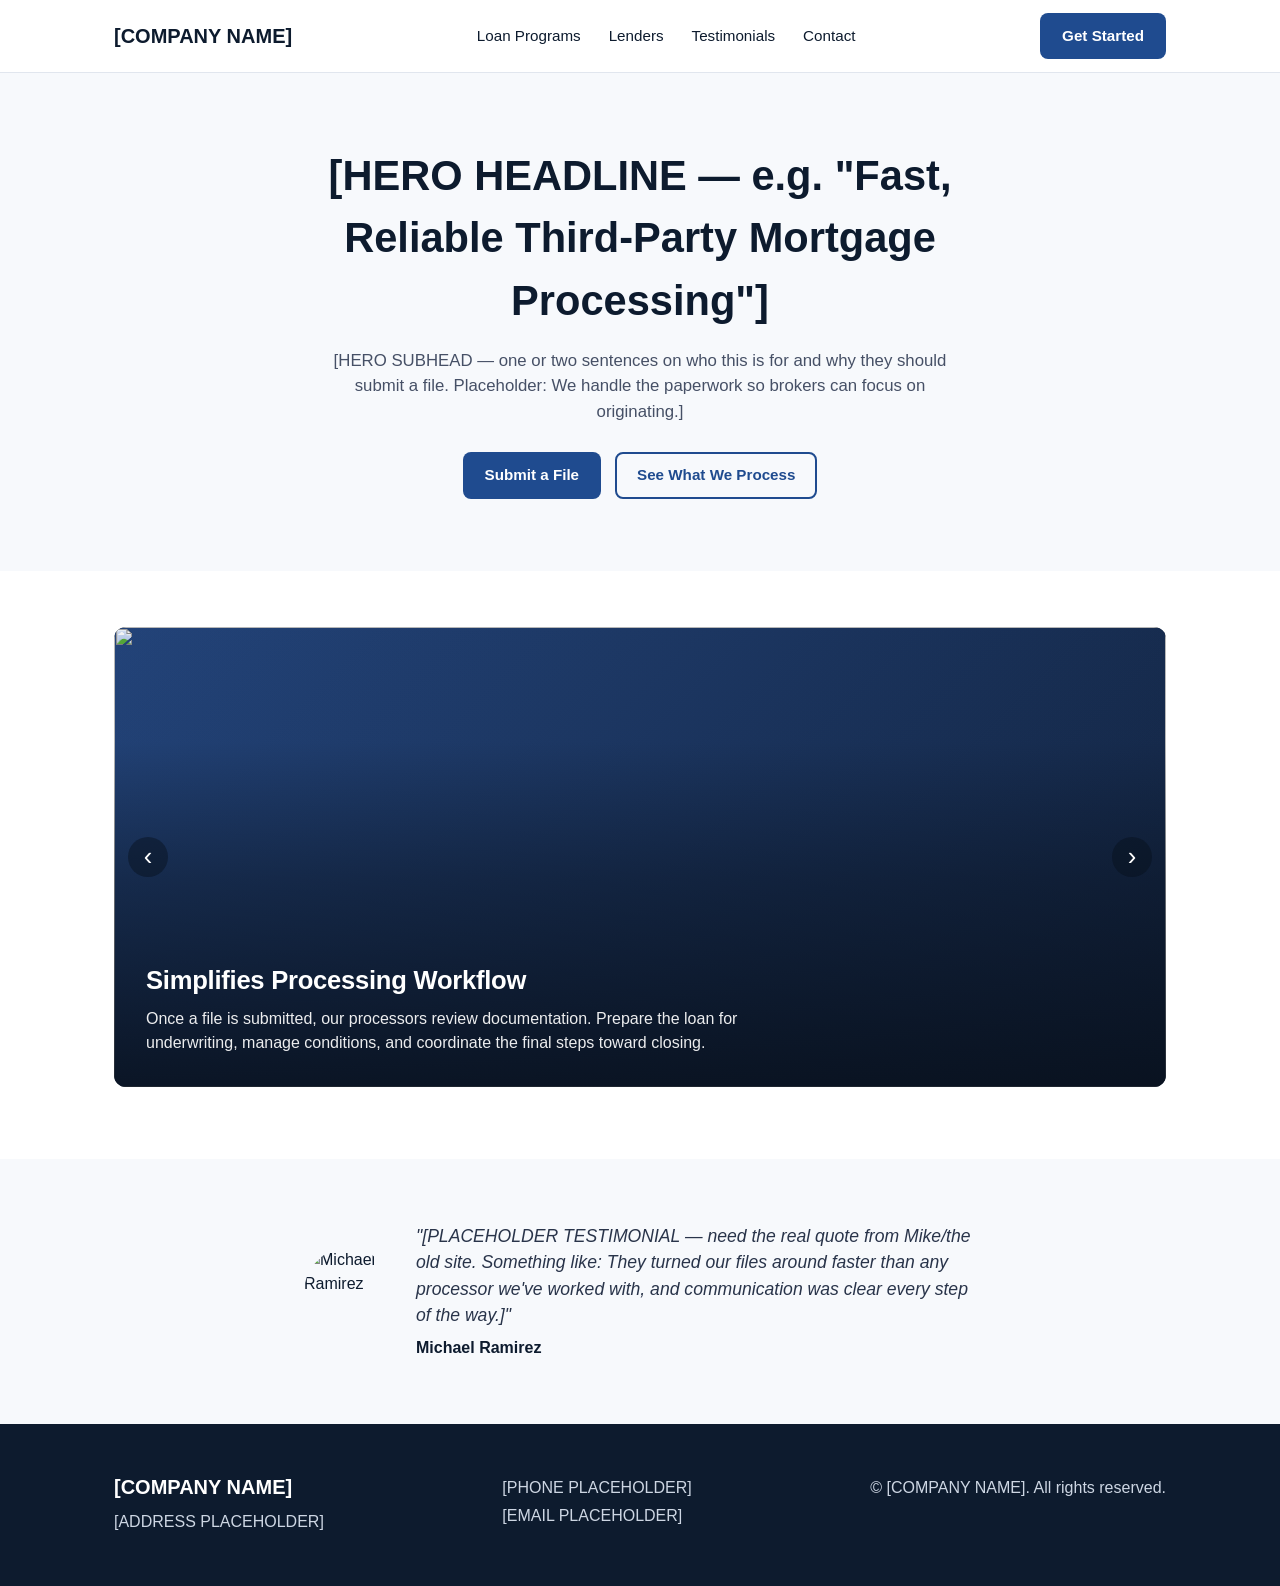
==== index.html @ 536c6d4e "Rename xlp-index.html to index.html" ====
<!DOCTYPE html>
<html lang="en">
<head>
<meta charset="UTF-8" />
<meta name="viewport" content="width=device-width, initial-scale=1.0" />
<title>[COMPANY NAME] — Mortgage Processing</title>
<link rel="stylesheet" href="styles.css" />
</head>
<body>

  <!-- ============ NAV ============ -->
  <header class="site-header">
    <div class="wrap site-header__inner">
      <a href="#top" class="brand">[COMPANY NAME]</a>
      <nav class="nav">
        <a href="#programs">Loan Programs</a>
        <a href="#lenders">Lenders</a>
        <a href="#testimonials">Testimonials</a>
        <a href="#contact">Contact</a>
      </nav>
      <a href="#contact" class="btn btn--nav">Get Started</a>
    </div>
  </header>

  <!-- ============ HERO ============ -->
  <section class="hero" id="top">
    <div class="wrap hero__inner">
      <h1>[HERO HEADLINE — e.g. "Fast, Reliable Third-Party Mortgage Processing"]</h1>
      <p>[HERO SUBHEAD — one or two sentences on who this is for and why they should submit a file. Placeholder: We handle the paperwork so brokers can focus on originating.]</p>
      <div class="hero__ctas">
        <a href="#contact" class="btn btn--primary">Submit a File</a>
        <a href="#programs" class="btn btn--secondary">See What We Process</a>
      </div>
    </div>
  </section>

  <!-- ============ CAROUSEL (delivered separately, now wired into the page) ============ -->
  <section class="proc-carousel-section" id="programs">
    <div class="wrap">
      <section class="proc-carousel" aria-label="Processing workflow highlights">
        <div class="proc-carousel__viewport" id="procViewport">
          <div class="proc-carousel__track" id="procTrack">

            <div class="proc-slide">
              <img class="proc-slide__img" src="assets/lifestyle-02-meeting-group.png" alt="" />
              <div class="proc-slide__scrim"></div>
              <div class="proc-slide__copy">
                <h3>Simplifies Processing Workflow</h3>
                <p>Once a file is submitted, our processors review documentation. Prepare the loan for underwriting, manage conditions, and coordinate the final steps toward closing.</p>
              </div>
            </div>

            <div class="proc-slide">
              <img class="proc-slide__img" src="assets/team-headshot-02-navy-blazer-woman.png" alt="" />
              <div class="proc-slide__scrim"></div>
              <div class="proc-slide__copy">
                <h3>Loan Programs We Process</h3>
                <p>We process a wide range of mortgage loans, including: Conventional, Non-QM, FHA, VA, USDA, Jumbo, DSCR, Bridge/Construction, Private/Hard Money, and Commercial programs, ensuring brokers have reliable support across different loan types.</p>
              </div>
            </div>

            <div class="proc-slide">
              <img class="proc-slide__img" src="assets/team-headshot-03-glasses-white-shirt-man.png" alt="" />
              <div class="proc-slide__scrim"></div>
              <div class="proc-slide__copy">
                <h3 id="lenders">Working With Top Wholesale Lenders</h3>
                <p>We regularly process loans submitted to major wholesale lenders, such as UWM, Rocket Mortgage, Orion, Forward, The Lender, AAA, LongBridge, Velocity, and other leading lending institutions.</p>
              </div>
            </div>

            <div class="proc-slide">
              <img class="proc-slide__img" src="assets/lifestyle-01-headset-laptop-man.png" alt="" />
              <div class="proc-slide__scrim"></div>
              <div class="proc-slide__copy">
                <h3>Compatible With Leading LOS Systems</h3>
                <p>Our team works inside the loan origination systems brokers already use, including Encompass, Calyx Point, LendingPad, and other industry platforms.</p>
              </div>
            </div>

          </div>

          <button class="proc-carousel__arrow proc-carousel__arrow--prev" id="procPrev" aria-label="Previous slide">&#8249;</button>
          <button class="proc-carousel__arrow proc-carousel__arrow--next" id="procNext" aria-label="Next slide">&#8250;</button>
        </div>

        <div class="proc-carousel__dots" id="procDots" role="tablist" aria-label="Slide navigation"></div>
      </section>
    </div>
  </section>

  <!-- ============ TESTIMONIAL ============ -->
  <section class="testimonials" id="testimonials">
    <div class="wrap testimonial-card">
      <img class="testimonial-card__thumb" src="assets/testimonial-thumb-michael-ramirez.png" alt="Michael Ramirez" />
      <div>
        <p class="testimonial-card__quote">"[PLACEHOLDER TESTIMONIAL — need the real quote from Mike/the old site. Something like: They turned our files around faster than any processor we've worked with, and communication was clear every step of the way.]"</p>
        <p class="testimonial-card__name">Michael Ramirez</p>
      </div>
    </div>
  </section>

  <!-- ============ FOOTER / CONTACT ============ -->
  <footer class="site-footer" id="contact">
    <div class="wrap site-footer__inner">
      <div>
        <div class="brand brand--footer">[COMPANY NAME]</div>
        <p>[ADDRESS PLACEHOLDER]</p>
      </div>
      <div>
        <p>[PHONE PLACEHOLDER]</p>
        <p>[EMAIL PLACEHOLDER]</p>
      </div>
      <div>
        <p>&copy; <span id="year"></span> [COMPANY NAME]. All rights reserved.</p>
      </div>
    </div>
  </footer>

  <script src="script.js"></script>
</body>
</html>
---- styles.css ----
/* ==========================================================================
   XLP Processing Site — base styles
   Placeholder palette/type — swap once branding/logo direction is set.
   ========================================================================== */

:root {
  --color-ink: #0d1b2e;
  --color-accent: #1f4b8f;
  --color-accent-light: #2c5aa0;
  --color-bg: #f7f9fc;
  --color-border: #e1e6ee;
  --font-body: -apple-system, BlinkMacSystemFont, "Segoe UI", Roboto, Arial, sans-serif;
}

* { box-sizing: border-box; }

body {
  margin: 0;
  font-family: var(--font-body);
  color: var(--color-ink);
  background: #fff;
  line-height: 1.5;
}

.wrap {
  max-width: 1100px;
  margin: 0 auto;
  padding: 0 24px;
}

a { color: inherit; }

/* ---------- header / nav ---------- */
.site-header {
  border-bottom: 1px solid var(--color-border);
  position: sticky;
  top: 0;
  background: #fff;
  z-index: 10;
}

.site-header__inner {
  display: flex;
  align-items: center;
  justify-content: space-between;
  height: 72px;
}

.brand {
  font-weight: 800;
  font-size: 1.25rem;
  text-decoration: none;
  color: var(--color-ink);
}

.nav {
  display: flex;
  gap: 28px;
}

.nav a {
  text-decoration: none;
  font-weight: 500;
  font-size: 0.95rem;
  color: var(--color-ink);
}

.nav a:hover { color: var(--color-accent); }

.btn {
  display: inline-block;
  padding: 10px 20px;
  border-radius: 8px;
  font-weight: 600;
  text-decoration: none;
  font-size: 0.95rem;
  cursor: pointer;
  border: 2px solid transparent;
}

.btn--nav,
.btn--primary {
  background: var(--color-accent);
  color: #fff;
}

.btn--nav:hover,
.btn--primary:hover { background: var(--color-accent-light); }

.btn--secondary {
  background: transparent;
  color: var(--color-accent);
  border-color: var(--color-accent);
}

.btn--secondary:hover { background: rgba(31, 75, 143, 0.08); }

/* ---------- hero ---------- */
.hero {
  background: var(--color-bg);
  padding: 72px 0;
  text-align: center;
}

.hero__inner h1 {
  font-size: clamp(1.8rem, 4vw, 2.6rem);
  margin: 0 0 16px;
  max-width: 760px;
  margin-left: auto;
  margin-right: auto;
}

.hero__inner p {
  max-width: 620px;
  margin: 0 auto 28px;
  color: #465066;
  font-size: 1.05rem;
}

.hero__ctas {
  display: flex;
  gap: 14px;
  justify-content: center;
  flex-wrap: wrap;
}

/* ---------- carousel section wrapper ---------- */
.proc-carousel-section {
  padding: 56px 0;
}

.proc-carousel {
  --proc-accent: var(--color-accent);
  position: relative;
}

.proc-carousel__viewport {
  position: relative;
  overflow: hidden;
  border-radius: 12px;
  aspect-ratio: 16 / 7;
  background: #0d1b2e;
}

.proc-carousel__track {
  display: flex;
  height: 100%;
  transition: transform 600ms cubic-bezier(0.65, 0, 0.35, 1);
  will-change: transform;
}

.proc-slide {
  position: relative;
  flex: 0 0 100%;
  height: 100%;
}

.proc-slide__img {
  width: 100%;
  height: 100%;
  object-fit: cover;
  display: block;
  background: linear-gradient(135deg, #24467e, #12233f);
}

.proc-slide__scrim {
  position: absolute;
  inset: 0;
  background: linear-gradient(to top, rgba(8, 16, 28, 0.88) 0%, rgba(8, 16, 28, 0.45) 45%, rgba(8, 16, 28, 0.05) 75%);
}

.proc-slide__copy {
  position: absolute;
  left: 0;
  right: 0;
  bottom: 0;
  padding: 28px 32px 32px;
  color: #fff;
}

.proc-slide__copy h3 {
  margin: 0 0 8px;
  font-size: clamp(1.1rem, 2.4vw, 1.6rem);
  font-weight: 700;
  letter-spacing: -0.01em;
}

.proc-slide__copy p {
  margin: 0;
  max-width: 640px;
  font-size: clamp(0.85rem, 1.5vw, 1rem);
  line-height: 1.5;
  color: rgba(255, 255, 255, 0.92);
}

.proc-carousel__arrow {
  position: absolute;
  top: 50%;
  transform: translateY(-50%);
  width: 40px;
  height: 40px;
  border-radius: 50%;
  border: none;
  background: rgba(8, 16, 28, 0.45);
  color: #fff;
  font-size: 1.6rem;
  line-height: 1;
  cursor: pointer;
  display: flex;
  align-items: center;
  justify-content: center;
  transition: background 150ms ease;
}

.proc-carousel__arrow:hover { background: rgba(8, 16, 28, 0.75); }
.proc-carousel__arrow--prev { left: 14px; }
.proc-carousel__arrow--next { right: 14px; }

.proc-carousel__dots {
  display: flex;
  justify-content: center;
  gap: 8px;
  margin-top: 16px;
}

.proc-carousel__dots button {
  width: 9px;
  height: 9px;
  border-radius: 50%;
  border: none;
  background: #cdd6e3;
  cursor: pointer;
  padding: 0;
  transition: background 150ms ease, transform 150ms ease;
}

.proc-carousel__dots button[aria-selected="true"] {
  background: var(--proc-accent);
  transform: scale(1.25);
}

@media (prefers-reduced-motion: reduce) {
  .proc-carousel__track { transition: none; }
}

/* ---------- testimonial ---------- */
.testimonials {
  padding: 64px 0;
  background: var(--color-bg);
}

.testimonial-card {
  display: flex;
  gap: 24px;
  align-items: center;
  max-width: 720px;
}

.testimonial-card__thumb {
  width: 88px;
  height: 88px;
  border-radius: 50%;
  object-fit: cover;
  flex: 0 0 auto;
}

.testimonial-card__quote {
  font-size: 1.1rem;
  font-style: italic;
  margin: 0 0 8px;
  color: #29344a;
}

.testimonial-card__name {
  margin: 0;
  font-weight: 700;
}

/* ---------- footer ---------- */
.site-footer {
  background: var(--color-ink);
  color: #cdd6e3;
  padding: 48px 0;
}

.site-footer__inner {
  display: flex;
  justify-content: space-between;
  gap: 32px;
  flex-wrap: wrap;
}

.site-footer__inner p { margin: 4px 0; }

.brand--footer {
  color: #fff;
  margin-bottom: 8px;
}

@media (max-width: 720px) {
  .nav { display: none; }
  .site-footer__inner { flex-direction: column; }
}
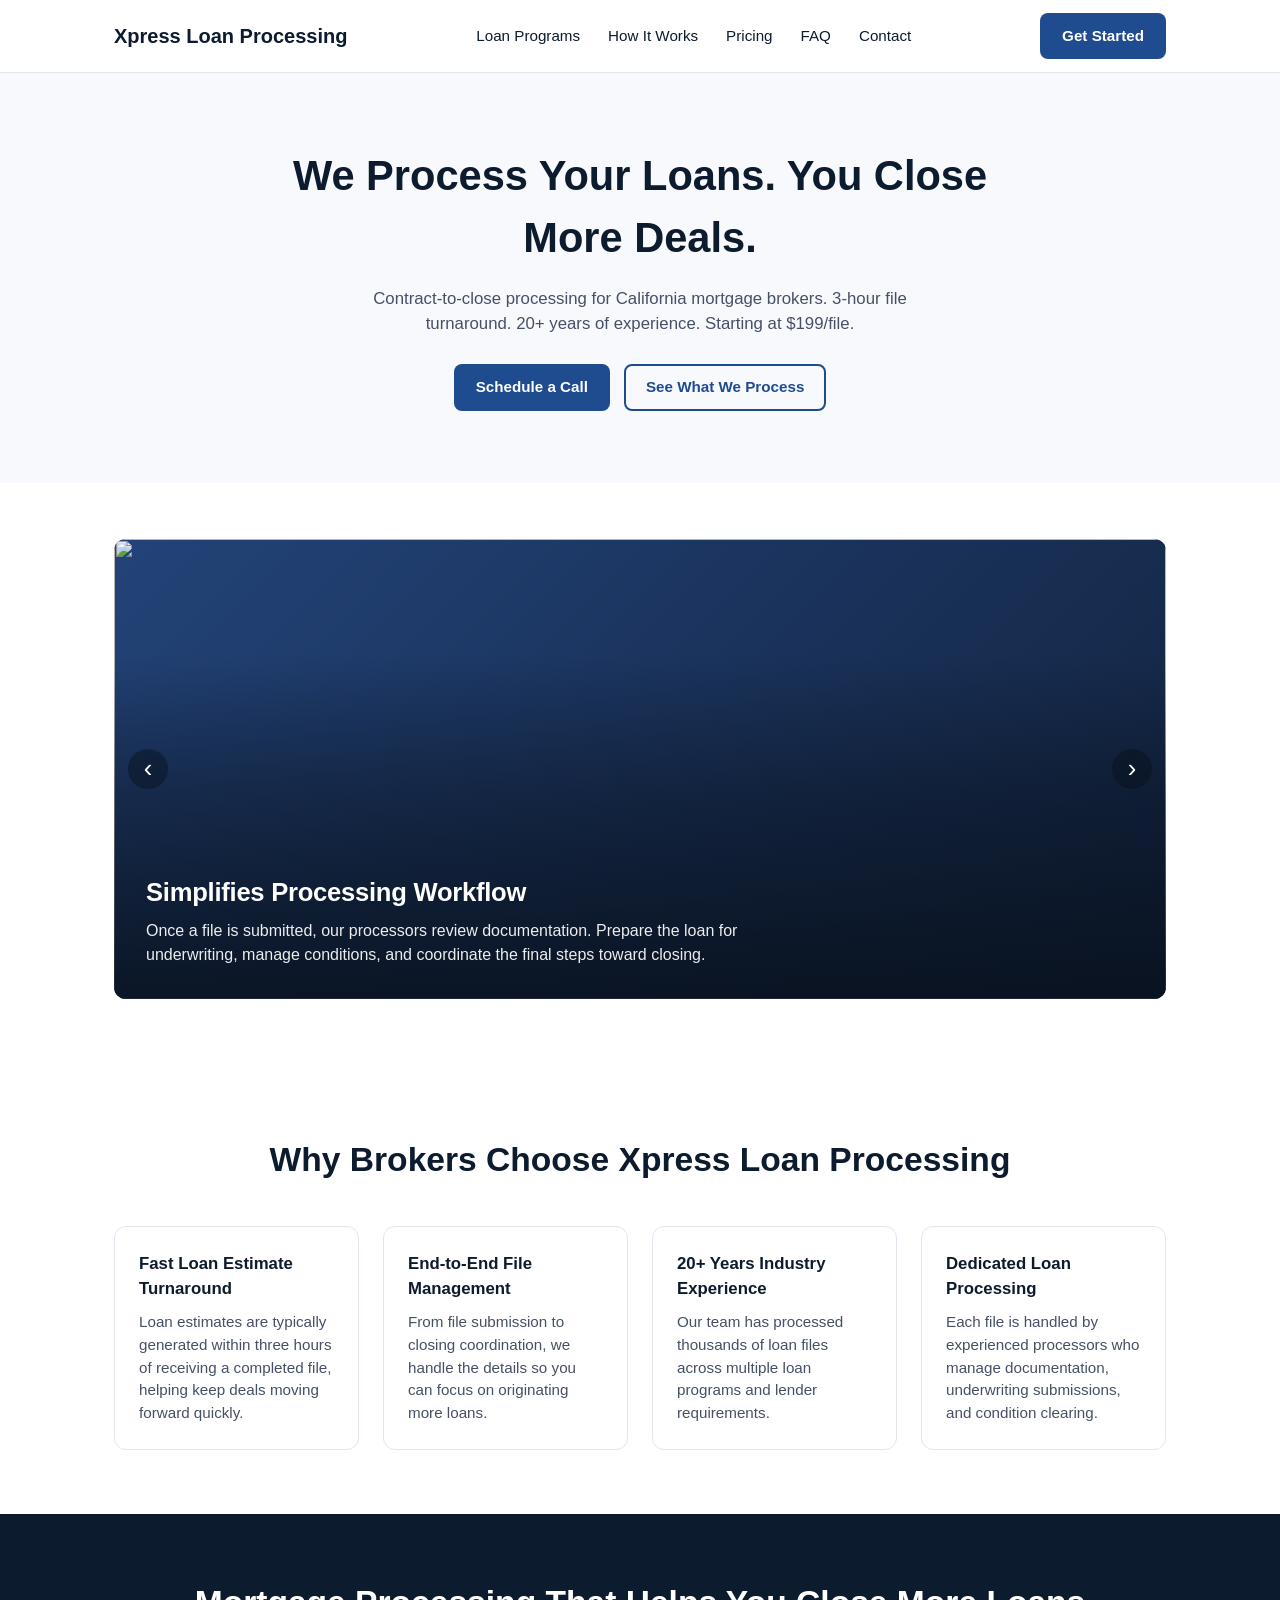
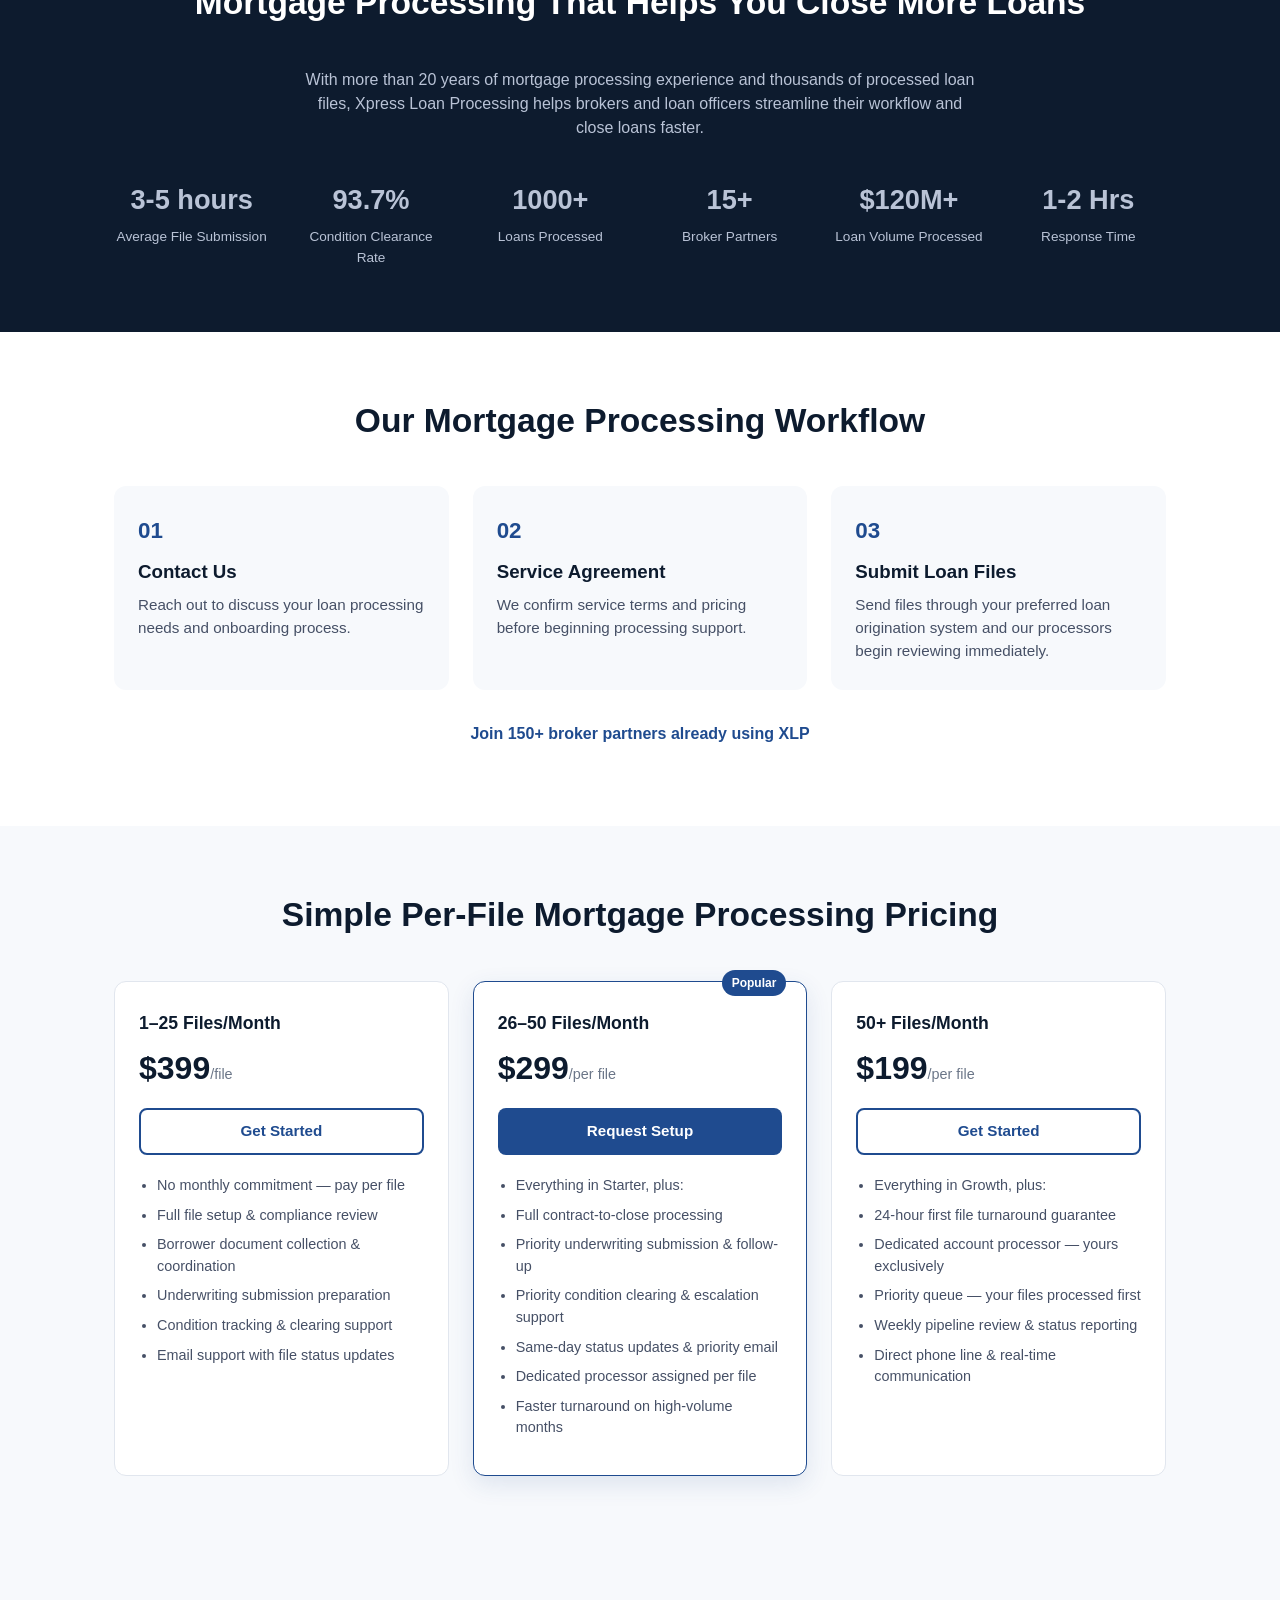
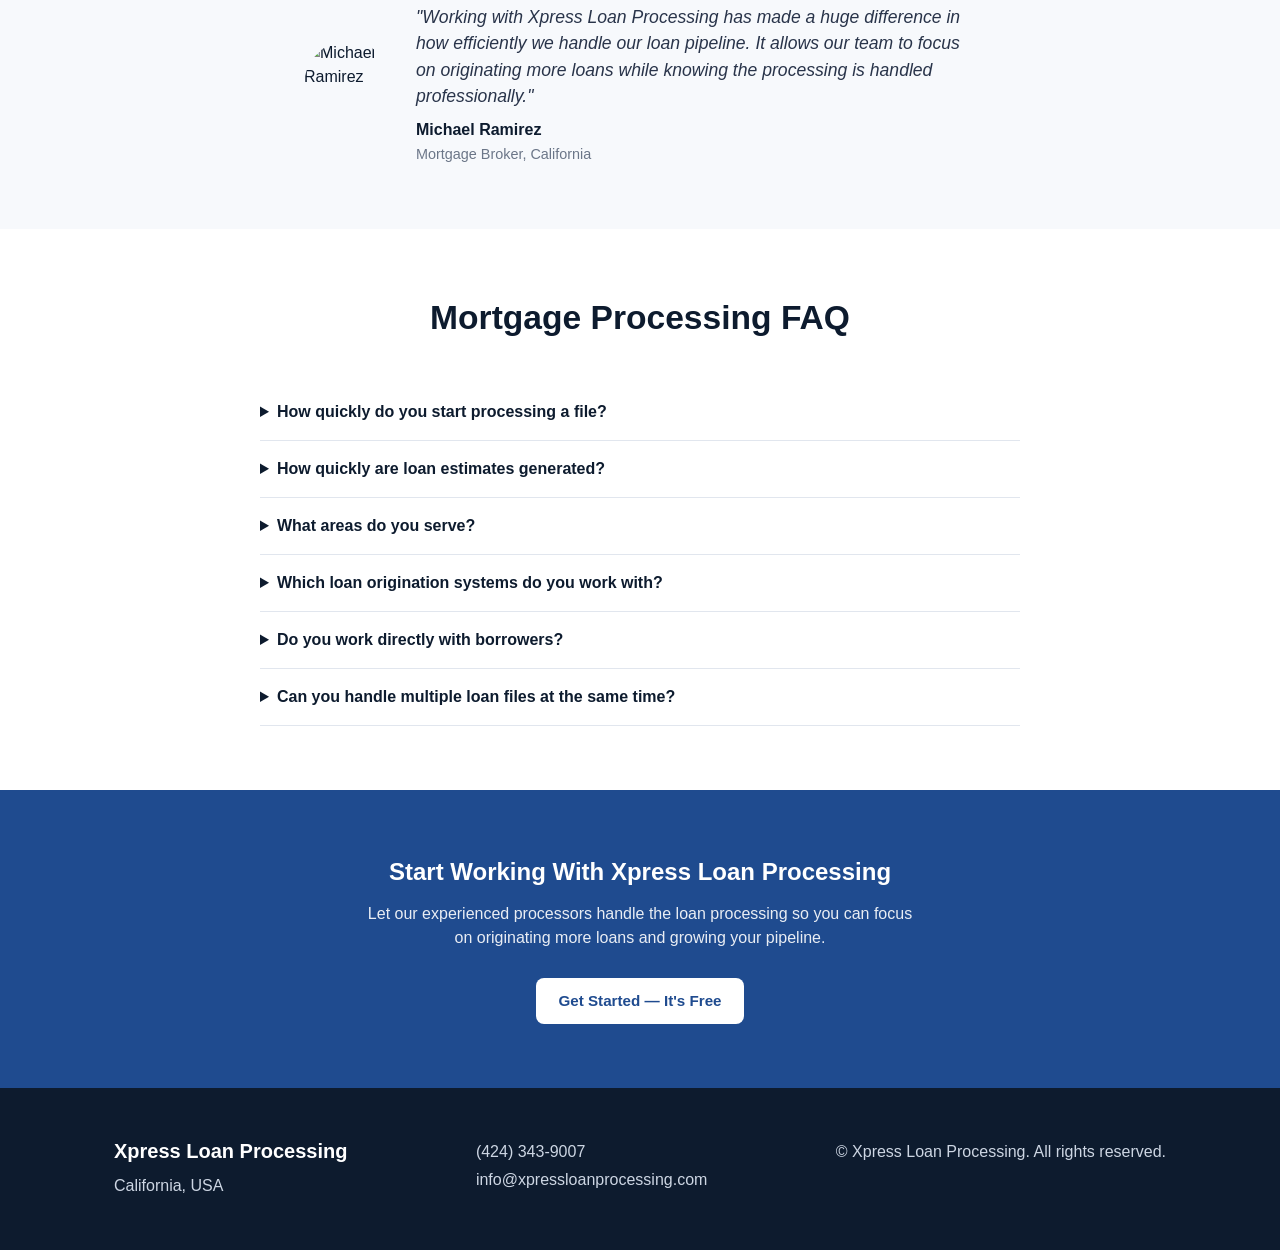
==== commit 14975b9b: "Rename xlp-index.html to index.html" ====
--- a/index.html
+++ b/index.html
@@ -3,7 +3,8 @@
 <head>
 <meta charset="UTF-8" />
 <meta name="viewport" content="width=device-width, initial-scale=1.0" />
-<title>[COMPANY NAME] — Mortgage Processing</title>
+<meta name="description" content="Scale your loan pipeline with professional mortgage processing services. Contract-to-close file management, underwriting prep, and fast condition clearing for busy brokers." />
+<title>Mortgage Loan Processing Services for Brokers | Xpress Loan Processing</title>
 <link rel="stylesheet" href="styles.css" />
 </head>
 <body>
@@ -11,11 +12,12 @@
   <!-- ============ NAV ============ -->
   <header class="site-header">
     <div class="wrap site-header__inner">
-      <a href="#top" class="brand">[COMPANY NAME]</a>
+      <a href="#top" class="brand">Xpress Loan Processing</a>
       <nav class="nav">
         <a href="#programs">Loan Programs</a>
-        <a href="#lenders">Lenders</a>
-        <a href="#testimonials">Testimonials</a>
+        <a href="#how-it-works">How It Works</a>
+        <a href="#pricing">Pricing</a>
+        <a href="#faq">FAQ</a>
         <a href="#contact">Contact</a>
       </nav>
       <a href="#contact" class="btn btn--nav">Get Started</a>
@@ -25,10 +27,10 @@
   <!-- ============ HERO ============ -->
   <section class="hero" id="top">
     <div class="wrap hero__inner">
-      <h1>[HERO HEADLINE — e.g. "Fast, Reliable Third-Party Mortgage Processing"]</h1>
-      <p>[HERO SUBHEAD — one or two sentences on who this is for and why they should submit a file. Placeholder: We handle the paperwork so brokers can focus on originating.]</p>
+      <h1>We Process Your Loans. You Close More Deals.</h1>
+      <p>Contract-to-close processing for California mortgage brokers. 3-hour file turnaround. 20+ years of experience. Starting at $199/file.</p>
       <div class="hero__ctas">
-        <a href="#contact" class="btn btn--primary">Submit a File</a>
+        <a href="#contact" class="btn btn--primary">Schedule a Call</a>
         <a href="#programs" class="btn btn--secondary">See What We Process</a>
       </div>
     </div>
@@ -85,6 +87,126 @@
 
         <div class="proc-carousel__dots" id="procDots" role="tablist" aria-label="Slide navigation"></div>
       </section>
+    </div>
+  </section>
+
+  <!-- ============ WHY CHOOSE US ============ -->
+  <section class="why-us" id="why-us">
+    <div class="wrap">
+      <h2 class="section-title">Why Brokers Choose Xpress Loan Processing</h2>
+      <div class="why-us__grid">
+        <div class="why-us__card">
+          <h3>Fast Loan Estimate Turnaround</h3>
+          <p>Loan estimates are typically generated within three hours of receiving a completed file, helping keep deals moving forward quickly.</p>
+        </div>
+        <div class="why-us__card">
+          <h3>End-to-End File Management</h3>
+          <p>From file submission to closing coordination, we handle the details so you can focus on originating more loans.</p>
+        </div>
+        <div class="why-us__card">
+          <h3>20+ Years Industry Experience</h3>
+          <p>Our team has processed thousands of loan files across multiple loan programs and lender requirements.</p>
+        </div>
+        <div class="why-us__card">
+          <h3>Dedicated Loan Processing</h3>
+          <p>Each file is handled by experienced processors who manage documentation, underwriting submissions, and condition clearing.</p>
+        </div>
+      </div>
+    </div>
+  </section>
+
+  <!-- ============ IMPACT / STATS ============ -->
+  <section class="impact">
+    <div class="wrap">
+      <h2 class="section-title section-title--light">Mortgage Processing That Helps You Close More Loans</h2>
+      <p class="impact__intro">With more than 20 years of mortgage processing experience and thousands of processed loan files, Xpress Loan Processing helps brokers and loan officers streamline their workflow and close loans faster.</p>
+      <div class="impact__grid">
+        <div class="impact__stat"><span>3-5 hours</span>Average File Submission</div>
+        <div class="impact__stat"><span>93.7%</span>Condition Clearance Rate</div>
+        <div class="impact__stat"><span>1000+</span>Loans Processed</div>
+        <div class="impact__stat"><span>15+</span>Broker Partners</div>
+        <div class="impact__stat"><span>$120M+</span>Loan Volume Processed</div>
+        <div class="impact__stat"><span>1-2 Hrs</span>Response Time</div>
+      </div>
+    </div>
+  </section>
+
+  <!-- ============ HOW IT WORKS ============ -->
+  <section class="how-it-works" id="how-it-works">
+    <div class="wrap">
+      <h2 class="section-title">Our Mortgage Processing Workflow</h2>
+      <div class="how-it-works__grid">
+        <div class="how-it-works__step">
+          <span class="how-it-works__num">01</span>
+          <h3>Contact Us</h3>
+          <p>Reach out to discuss your loan processing needs and onboarding process.</p>
+        </div>
+        <div class="how-it-works__step">
+          <span class="how-it-works__num">02</span>
+          <h3>Service Agreement</h3>
+          <p>We confirm service terms and pricing before beginning processing support.</p>
+        </div>
+        <div class="how-it-works__step">
+          <span class="how-it-works__num">03</span>
+          <h3>Submit Loan Files</h3>
+          <p>Send files through your preferred loan origination system and our processors begin reviewing immediately.</p>
+        </div>
+      </div>
+      <p class="how-it-works__join">Join 150+ broker partners already using XLP</p>
+    </div>
+  </section>
+
+  <!-- ============ PRICING ============ -->
+  <section class="pricing" id="pricing">
+    <div class="wrap">
+      <h2 class="section-title">Simple Per-File Mortgage Processing Pricing</h2>
+      <div class="pricing__grid">
+
+        <div class="pricing__card">
+          <h3>1&ndash;25 Files/Month</h3>
+          <p class="pricing__price">$399<span>/file</span></p>
+          <a href="#contact" class="btn btn--secondary pricing__cta">Get Started</a>
+          <ul>
+            <li>No monthly commitment &mdash; pay per file</li>
+            <li>Full file setup &amp; compliance review</li>
+            <li>Borrower document collection &amp; coordination</li>
+            <li>Underwriting submission preparation</li>
+            <li>Condition tracking &amp; clearing support</li>
+            <li>Email support with file status updates</li>
+          </ul>
+        </div>
+
+        <div class="pricing__card pricing__card--popular">
+          <p class="pricing__badge">Popular</p>
+          <h3>26&ndash;50 Files/Month</h3>
+          <p class="pricing__price">$299<span>/per file</span></p>
+          <a href="#contact" class="btn btn--primary pricing__cta">Request Setup</a>
+          <ul>
+            <li>Everything in Starter, plus:</li>
+            <li>Full contract-to-close processing</li>
+            <li>Priority underwriting submission &amp; follow-up</li>
+            <li>Priority condition clearing &amp; escalation support</li>
+            <li>Same-day status updates &amp; priority email</li>
+            <li>Dedicated processor assigned per file</li>
+            <li>Faster turnaround on high-volume months</li>
+          </ul>
+        </div>
+
+        <div class="pricing__card">
+          <h3>50+ Files/Month</h3>
+          <p class="pricing__price">$199<span>/per file</span></p>
+          <a href="#contact" class="btn btn--secondary pricing__cta">Get Started</a>
+          <ul>
+            <li>Everything in Growth, plus:</li>
+            <li>24-hour first file turnaround guarantee</li>
+            <li>Dedicated account processor &mdash; yours exclusively</li>
+            <li>Priority queue &mdash; your files processed first</li>
+            <li>Weekly pipeline review &amp; status reporting</li>
+            <li>Direct phone line &amp; real-time communication</li>
+          </ul>
+        </div>
+
+      </div>
     </div>
   </section>
 
@@ -93,9 +215,52 @@
     <div class="wrap testimonial-card">
       <img class="testimonial-card__thumb" src="assets/testimonial-thumb-michael-ramirez.png" alt="Michael Ramirez" />
       <div>
-        <p class="testimonial-card__quote">"[PLACEHOLDER TESTIMONIAL — need the real quote from Mike/the old site. Something like: They turned our files around faster than any processor we've worked with, and communication was clear every step of the way.]"</p>
+        <p class="testimonial-card__quote">"Working with Xpress Loan Processing has made a huge difference in how efficiently we handle our loan pipeline. It allows our team to focus on originating more loans while knowing the processing is handled professionally."</p>
         <p class="testimonial-card__name">Michael Ramirez</p>
-      </div>
+        <p class="testimonial-card__role">Mortgage Broker, California</p>
+      </div>
+    </div>
+  </section>
+
+  <!-- ============ FAQ ============ -->
+  <section class="faq" id="faq">
+    <div class="wrap">
+      <h2 class="section-title">Mortgage Processing FAQ</h2>
+      <div class="faq__list">
+        <details class="faq__item">
+          <summary>How quickly do you start processing a file?</summary>
+          <p>Most files are picked up the same business day they're submitted. Once we have a complete file, our processors begin document review right away so your pipeline doesn't lose momentum.</p>
+        </details>
+        <details class="faq__item">
+          <summary>How quickly are loan estimates generated?</summary>
+          <p>Loan estimates are typically generated within three hours of receiving a completed file.</p>
+        </details>
+        <details class="faq__item">
+          <summary>What areas do you serve?</summary>
+          <p>We work with mortgage brokers throughout California.</p>
+        </details>
+        <details class="faq__item">
+          <summary>Which loan origination systems do you work with?</summary>
+          <p>We work inside the loan origination systems brokers already use, including Encompass, Calyx Point, LendingPad, and other industry-standard platforms.</p>
+        </details>
+        <details class="faq__item">
+          <summary>Do you work directly with borrowers?</summary>
+          <p>No. We work exclusively with brokers and loan officers, not directly with borrowers, so you remain the point of contact with your clients throughout the process.</p>
+        </details>
+        <details class="faq__item">
+          <summary>Can you handle multiple loan files at the same time?</summary>
+          <p>Yes. Our pricing is structured around monthly file volume, from 1&ndash;25 files a month up to 50+, so handling multiple files at once is built into how we work.</p>
+        </details>
+      </div>
+    </div>
+  </section>
+
+  <!-- ============ FINAL CTA ============ -->
+  <section class="final-cta">
+    <div class="wrap">
+      <h2>Start Working With Xpress Loan Processing</h2>
+      <p>Let our experienced processors handle the loan processing so you can focus on originating more loans and growing your pipeline.</p>
+      <a href="#contact" class="btn btn--primary">Get Started &mdash; It's Free</a>
     </div>
   </section>
 
@@ -103,15 +268,15 @@
   <footer class="site-footer" id="contact">
     <div class="wrap site-footer__inner">
       <div>
-        <div class="brand brand--footer">[COMPANY NAME]</div>
-        <p>[ADDRESS PLACEHOLDER]</p>
-      </div>
-      <div>
-        <p>[PHONE PLACEHOLDER]</p>
-        <p>[EMAIL PLACEHOLDER]</p>
-      </div>
-      <div>
-        <p>&copy; <span id="year"></span> [COMPANY NAME]. All rights reserved.</p>
+        <div class="brand brand--footer">Xpress Loan Processing</div>
+        <p>California, USA</p>
+      </div>
+      <div>
+        <p><a href="tel:14243439007">(424) 343-9007</a></p>
+        <p><a href="mailto:info@xpressloanprocessing.com">info@xpressloanprocessing.com</a></p>
+      </div>
+      <div>
+        <p>&copy; <span id="year"></span> Xpress Loan Processing. All rights reserved.</p>
       </div>
     </div>
   </footer>
--- a/styles.css
+++ b/styles.css
@@ -243,6 +243,228 @@
   .proc-carousel__track { transition: none; }
 }
 
+/* ---------- section title ---------- */
+.section-title {
+  text-align: center;
+  font-size: clamp(1.5rem, 3vw, 2.1rem);
+  margin: 0 0 40px;
+}
+
+.section-title--light { color: #fff; }
+
+/* ---------- why us ---------- */
+.why-us { padding: 64px 0; }
+
+.why-us__grid {
+  display: grid;
+  grid-template-columns: repeat(auto-fit, minmax(230px, 1fr));
+  gap: 24px;
+}
+
+.why-us__card {
+  border: 1px solid var(--color-border);
+  border-radius: 12px;
+  padding: 24px;
+}
+
+.why-us__card h3 {
+  margin: 0 0 10px;
+  font-size: 1.05rem;
+}
+
+.why-us__card p {
+  margin: 0;
+  color: #465066;
+  font-size: 0.95rem;
+}
+
+/* ---------- impact / stats ---------- */
+.impact {
+  background: var(--color-ink);
+  color: #fff;
+  padding: 64px 0;
+  text-align: center;
+}
+
+.impact__intro {
+  max-width: 680px;
+  margin: 0 auto 40px;
+  color: #b9c3d6;
+}
+
+.impact__grid {
+  display: grid;
+  grid-template-columns: repeat(auto-fit, minmax(140px, 1fr));
+  gap: 24px;
+}
+
+.impact__stat span {
+  display: block;
+  font-size: 1.7rem;
+  font-weight: 800;
+  margin-bottom: 6px;
+}
+
+.impact__stat {
+  font-size: 0.85rem;
+  color: #b9c3d6;
+}
+
+/* ---------- how it works ---------- */
+.how-it-works {
+  padding: 64px 0;
+  text-align: center;
+}
+
+.how-it-works__grid {
+  display: grid;
+  grid-template-columns: repeat(auto-fit, minmax(220px, 1fr));
+  gap: 24px;
+  text-align: left;
+}
+
+.how-it-works__step {
+  border-radius: 12px;
+  background: var(--color-bg);
+  padding: 28px 24px;
+}
+
+.how-it-works__num {
+  display: inline-block;
+  font-weight: 800;
+  color: var(--color-accent);
+  font-size: 1.4rem;
+  margin-bottom: 10px;
+}
+
+.how-it-works__step h3 { margin: 0 0 8px; }
+.how-it-works__step p { margin: 0; color: #465066; font-size: 0.95rem; }
+
+.how-it-works__join {
+  margin-top: 32px;
+  font-weight: 600;
+  color: var(--color-accent);
+}
+
+/* ---------- pricing ---------- */
+.pricing { padding: 64px 0; background: var(--color-bg); }
+
+.pricing__grid {
+  display: grid;
+  grid-template-columns: repeat(auto-fit, minmax(260px, 1fr));
+  gap: 24px;
+}
+
+.pricing__card {
+  background: #fff;
+  border: 1px solid var(--color-border);
+  border-radius: 12px;
+  padding: 28px 24px;
+  position: relative;
+}
+
+.pricing__card--popular {
+  border-color: var(--color-accent);
+  box-shadow: 0 8px 24px rgba(31, 75, 143, 0.12);
+}
+
+.pricing__badge {
+  position: absolute;
+  top: -12px;
+  right: 20px;
+  background: var(--color-accent);
+  color: #fff;
+  font-size: 0.75rem;
+  font-weight: 700;
+  padding: 4px 10px;
+  border-radius: 999px;
+  margin: 0;
+}
+
+.pricing__card h3 { margin: 0 0 8px; font-size: 1.1rem; }
+
+.pricing__price {
+  font-size: 2rem;
+  font-weight: 800;
+  margin: 0 0 16px;
+}
+
+.pricing__price span {
+  font-size: 0.9rem;
+  font-weight: 500;
+  color: #6b7688;
+}
+
+.pricing__cta {
+  display: block;
+  text-align: center;
+  margin-bottom: 20px;
+}
+
+.pricing__card ul {
+  margin: 0;
+  padding-left: 18px;
+  color: #465066;
+  font-size: 0.9rem;
+}
+
+.pricing__card li { margin-bottom: 8px; }
+
+/* ---------- FAQ ---------- */
+.faq { padding: 64px 0; }
+
+.faq__note {
+  max-width: 680px;
+  margin: 0 auto 32px;
+  text-align: center;
+  color: #b23b3b;
+  font-size: 0.9rem;
+  font-style: italic;
+}
+
+.faq__list {
+  max-width: 760px;
+  margin: 0 auto;
+}
+
+.faq__item {
+  border-bottom: 1px solid var(--color-border);
+  padding: 16px 0;
+}
+
+.faq__item summary {
+  cursor: pointer;
+  font-weight: 600;
+}
+
+.faq__item p {
+  margin: 12px 0 0;
+  color: #465066;
+}
+
+/* ---------- final CTA ---------- */
+.final-cta {
+  background: var(--color-accent);
+  color: #fff;
+  padding: 64px 0;
+  text-align: center;
+}
+
+.final-cta h2 { margin: 0 0 12px; }
+
+.final-cta p {
+  max-width: 560px;
+  margin: 0 auto 28px;
+  color: rgba(255, 255, 255, 0.9);
+}
+
+.final-cta .btn--primary {
+  background: #fff;
+  color: var(--color-accent);
+}
+
+.final-cta .btn--primary:hover { background: #eef2f8; }
+
 /* ---------- testimonial ---------- */
 .testimonials {
   padding: 64px 0;
@@ -276,6 +498,21 @@
   font-weight: 700;
 }
 
+.testimonial-card__role {
+  margin: 2px 0 0;
+  color: #6b7688;
+  font-size: 0.9rem;
+}
+
+.site-footer a {
+  color: inherit;
+  text-decoration: none;
+}
+
+.site-footer a:hover {
+  text-decoration: underline;
+}
+
 /* ---------- footer ---------- */
 .site-footer {
   background: var(--color-ink);
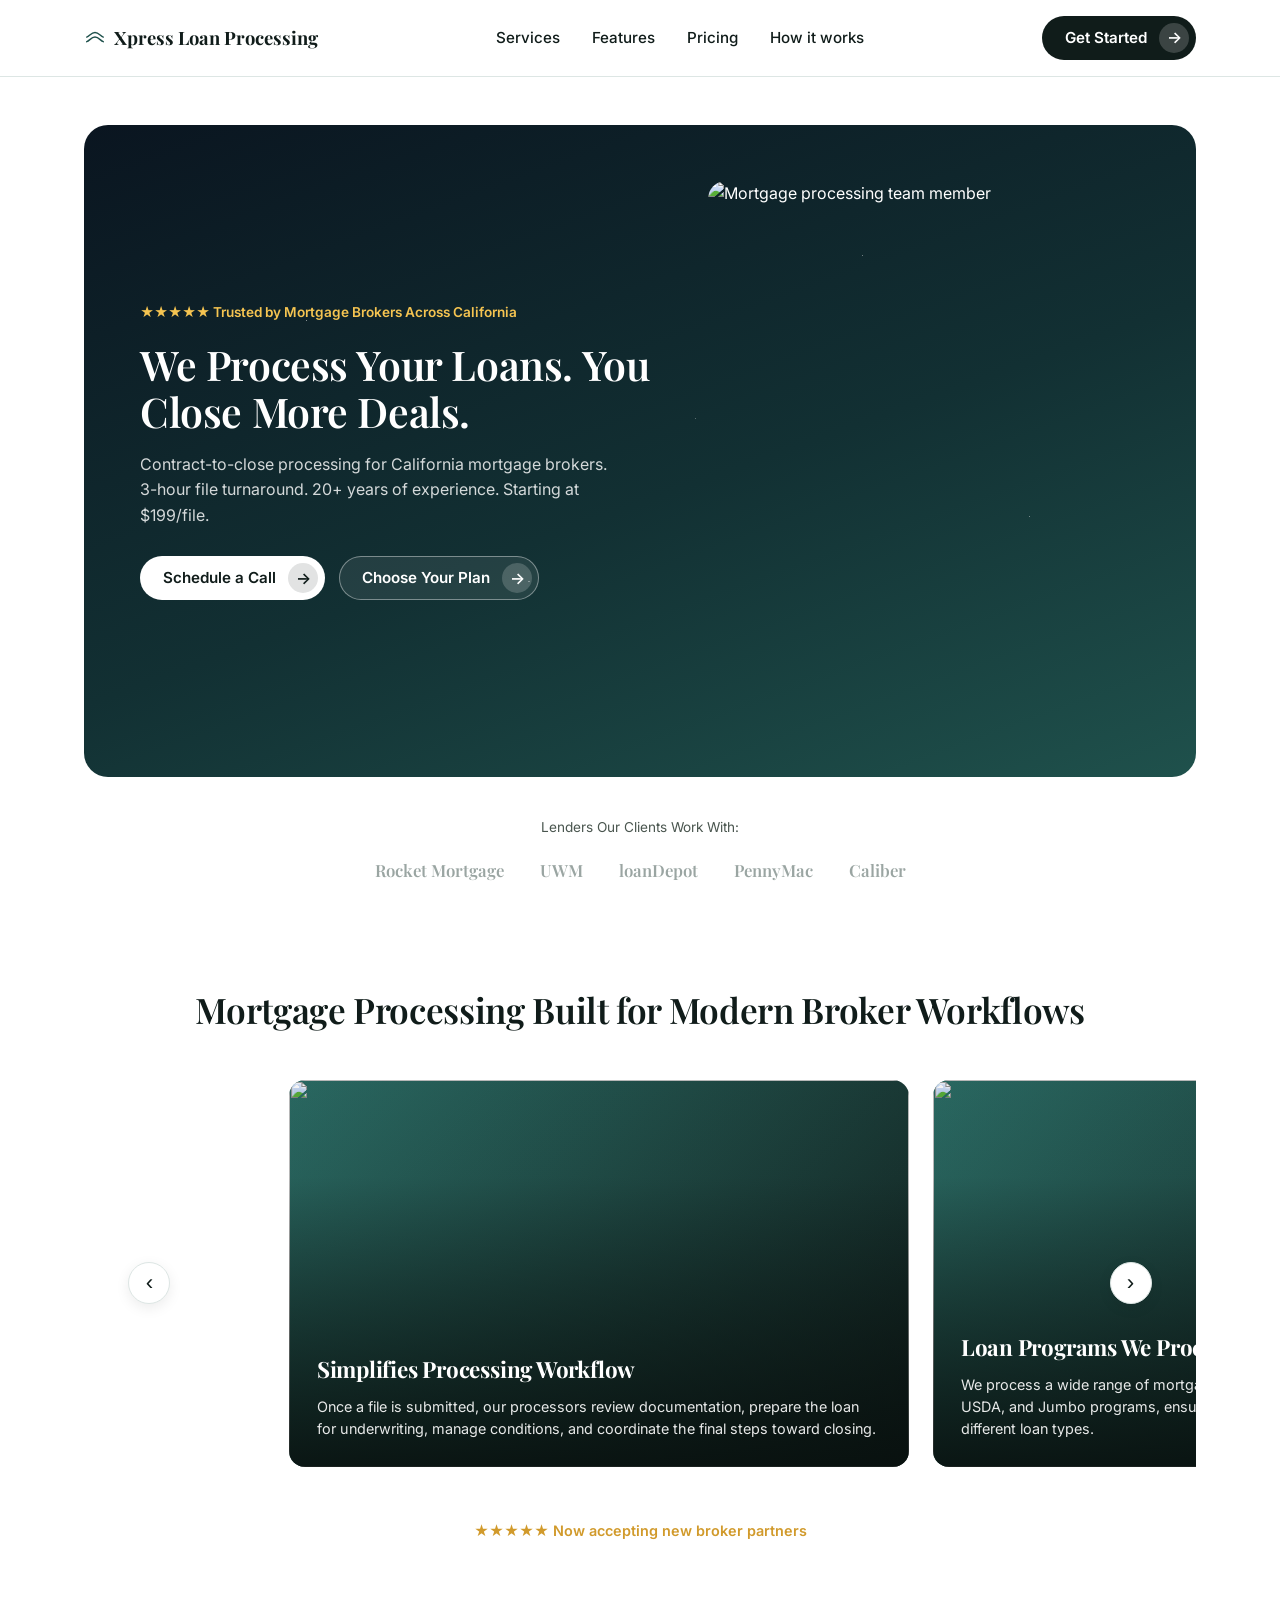
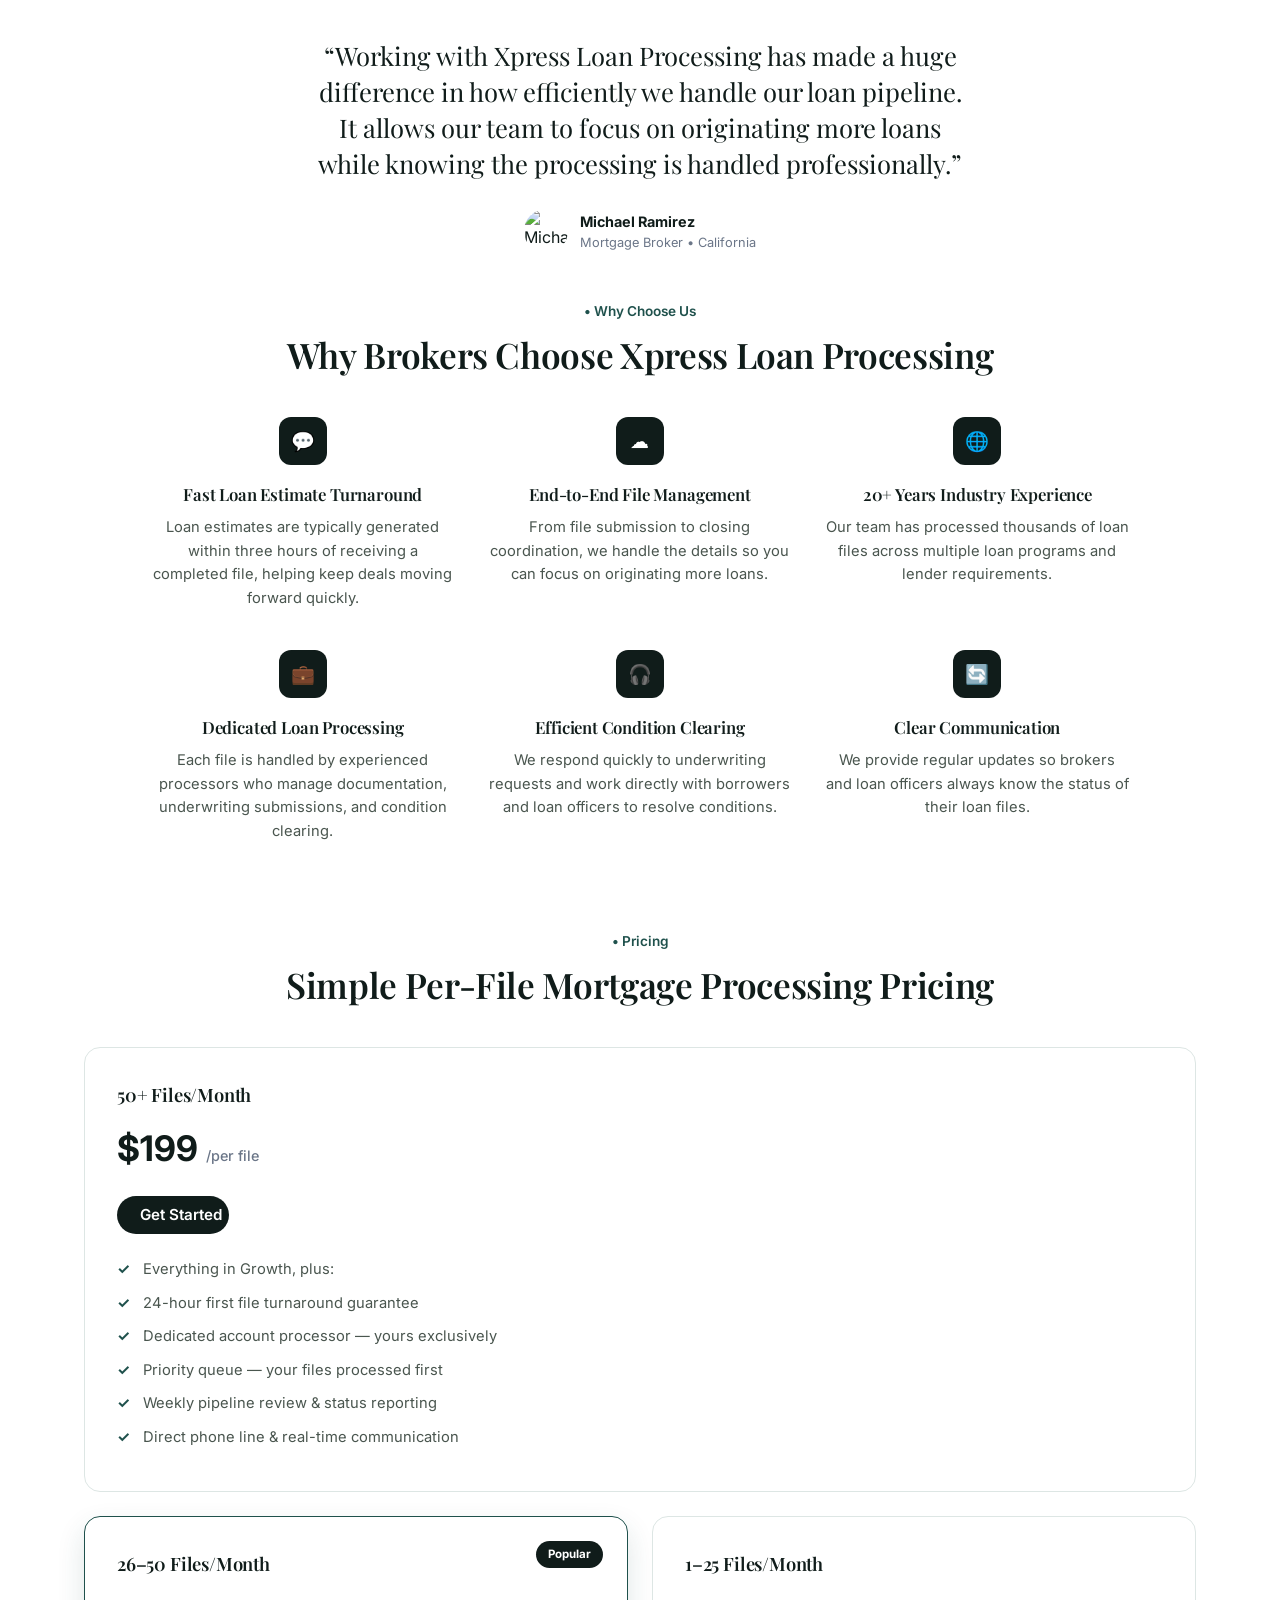
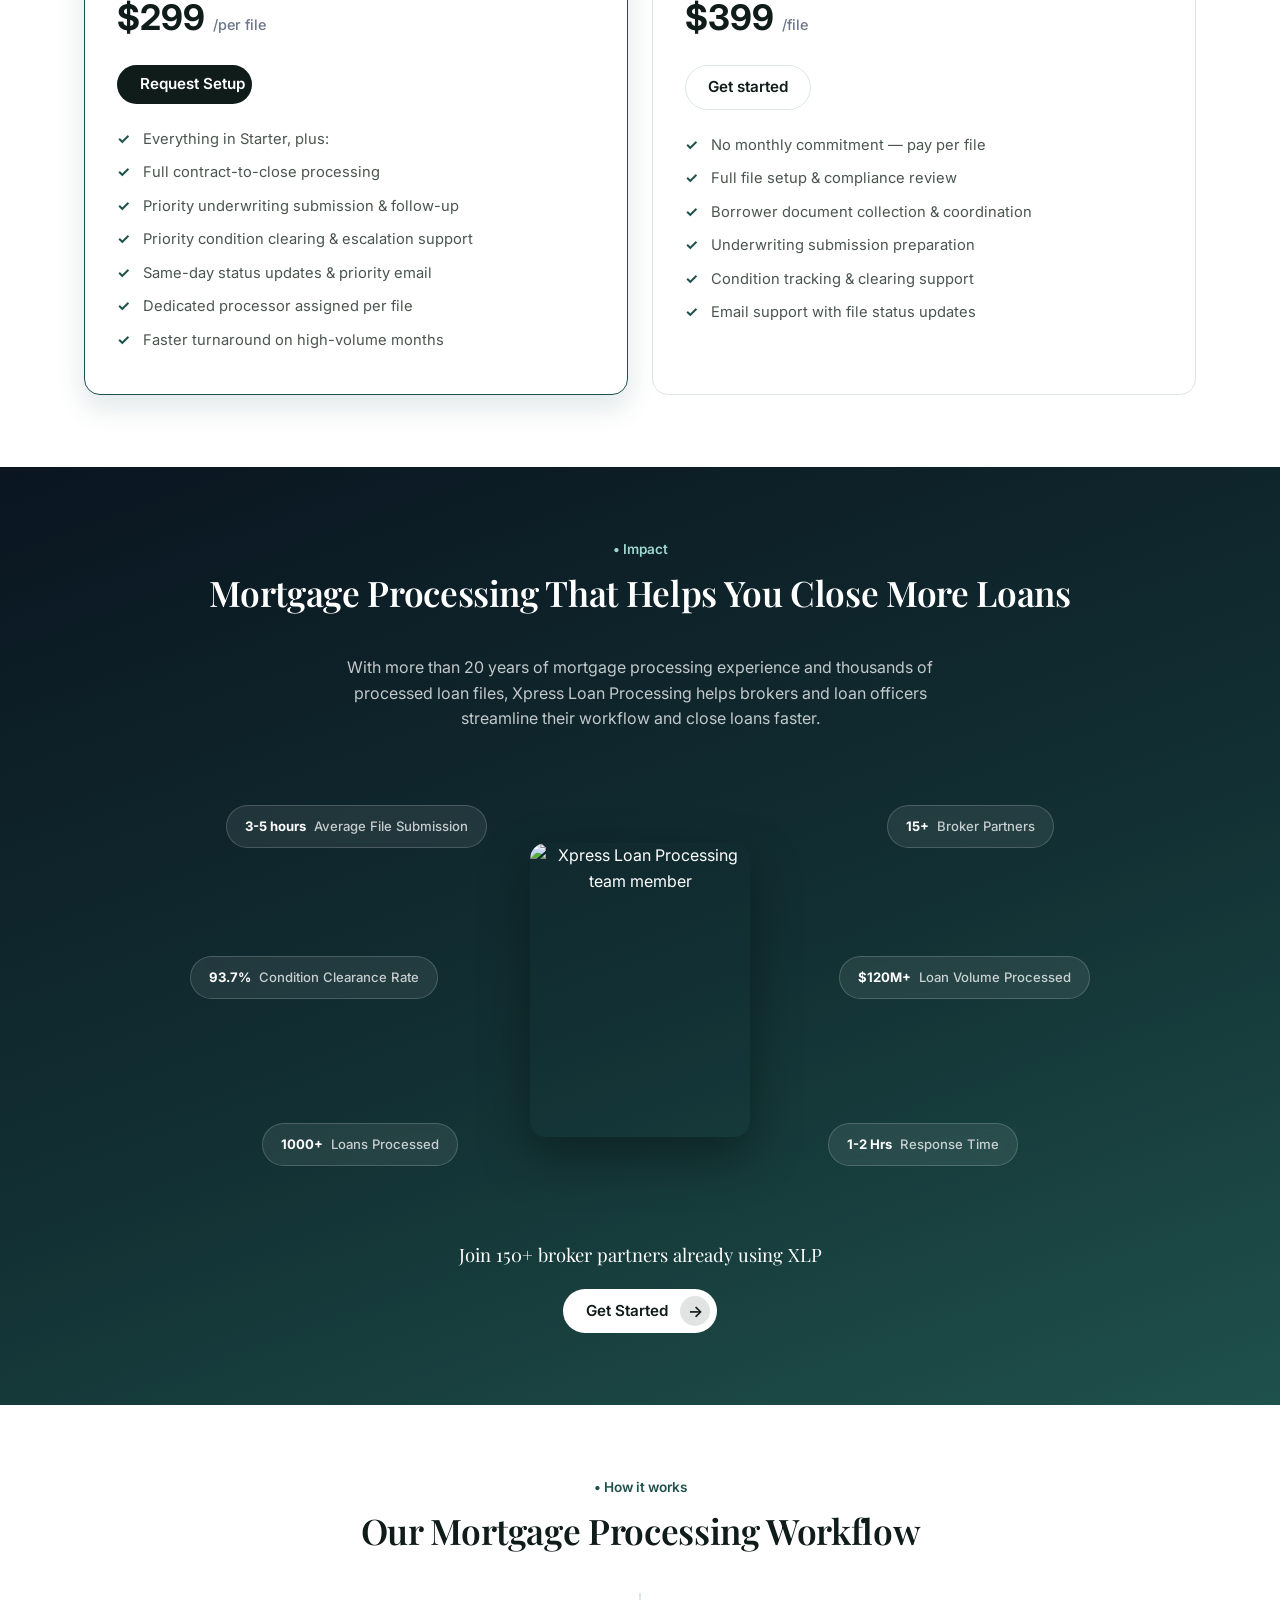
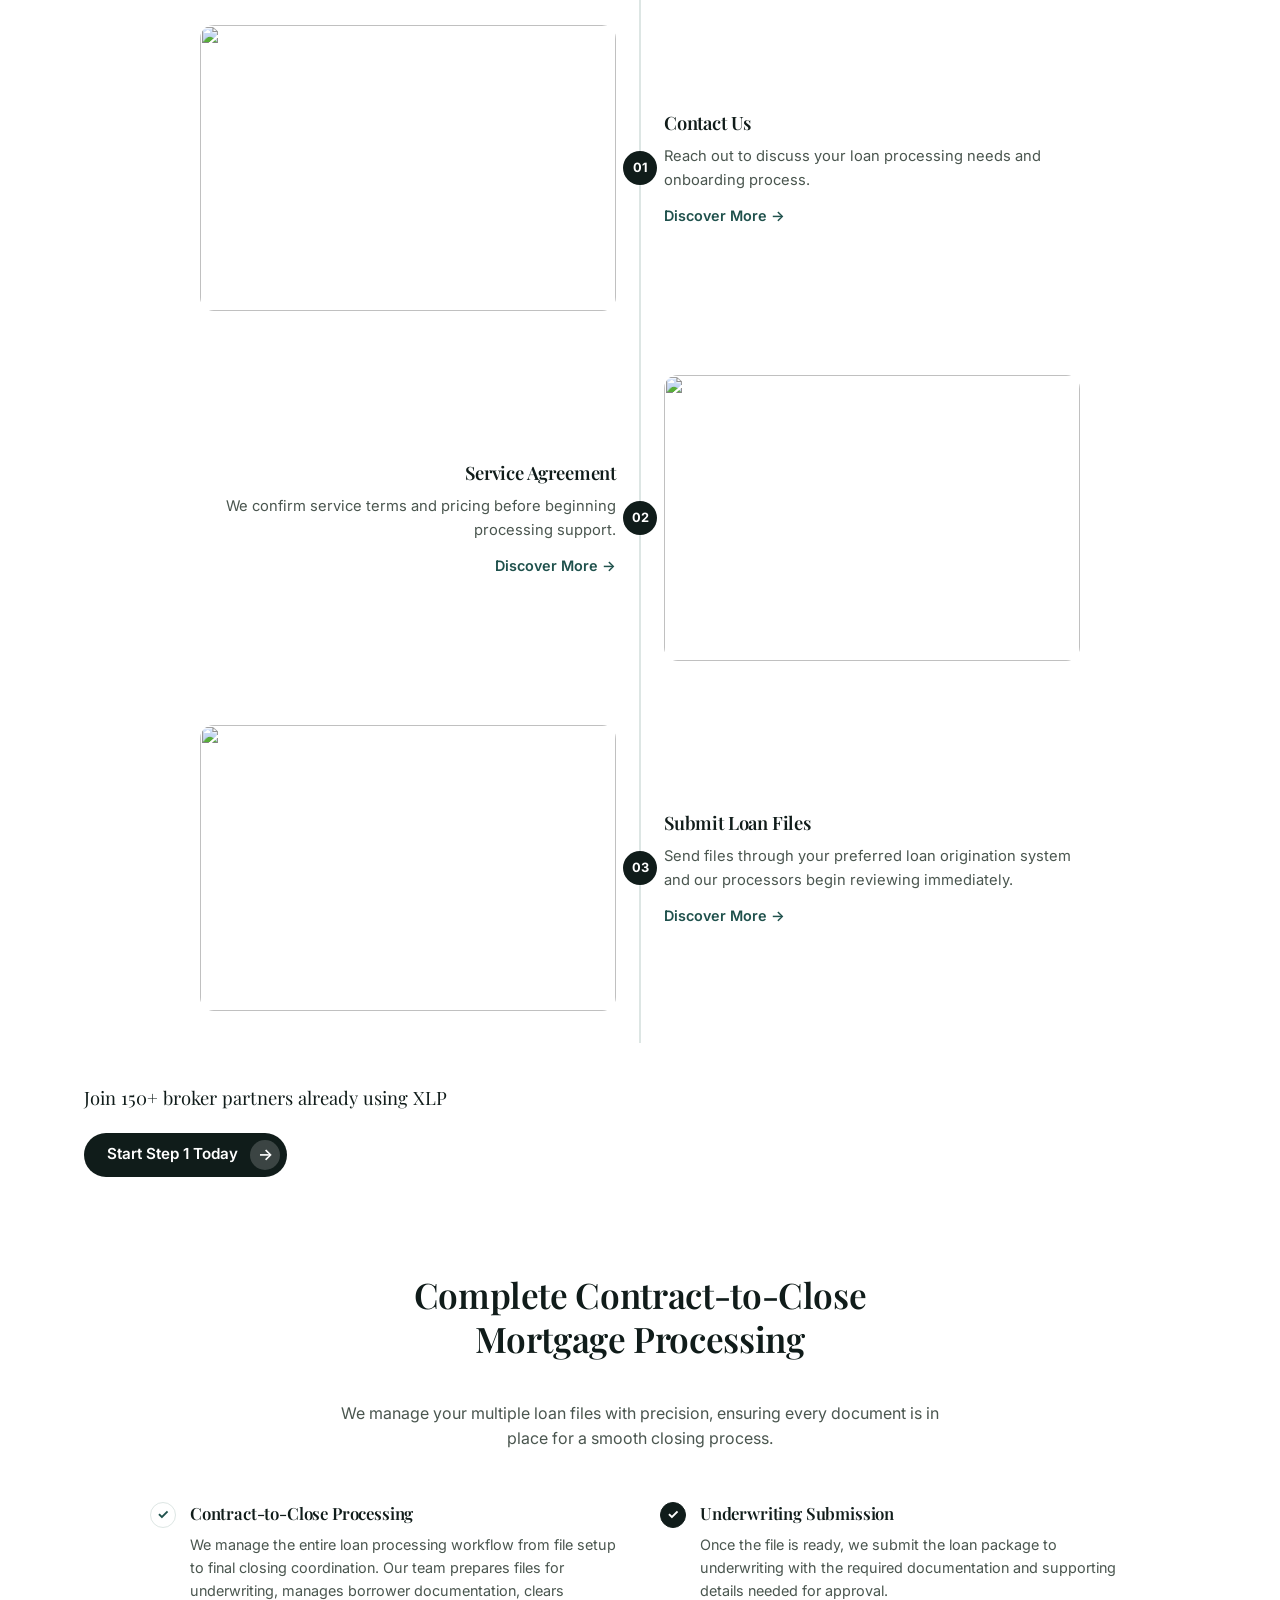
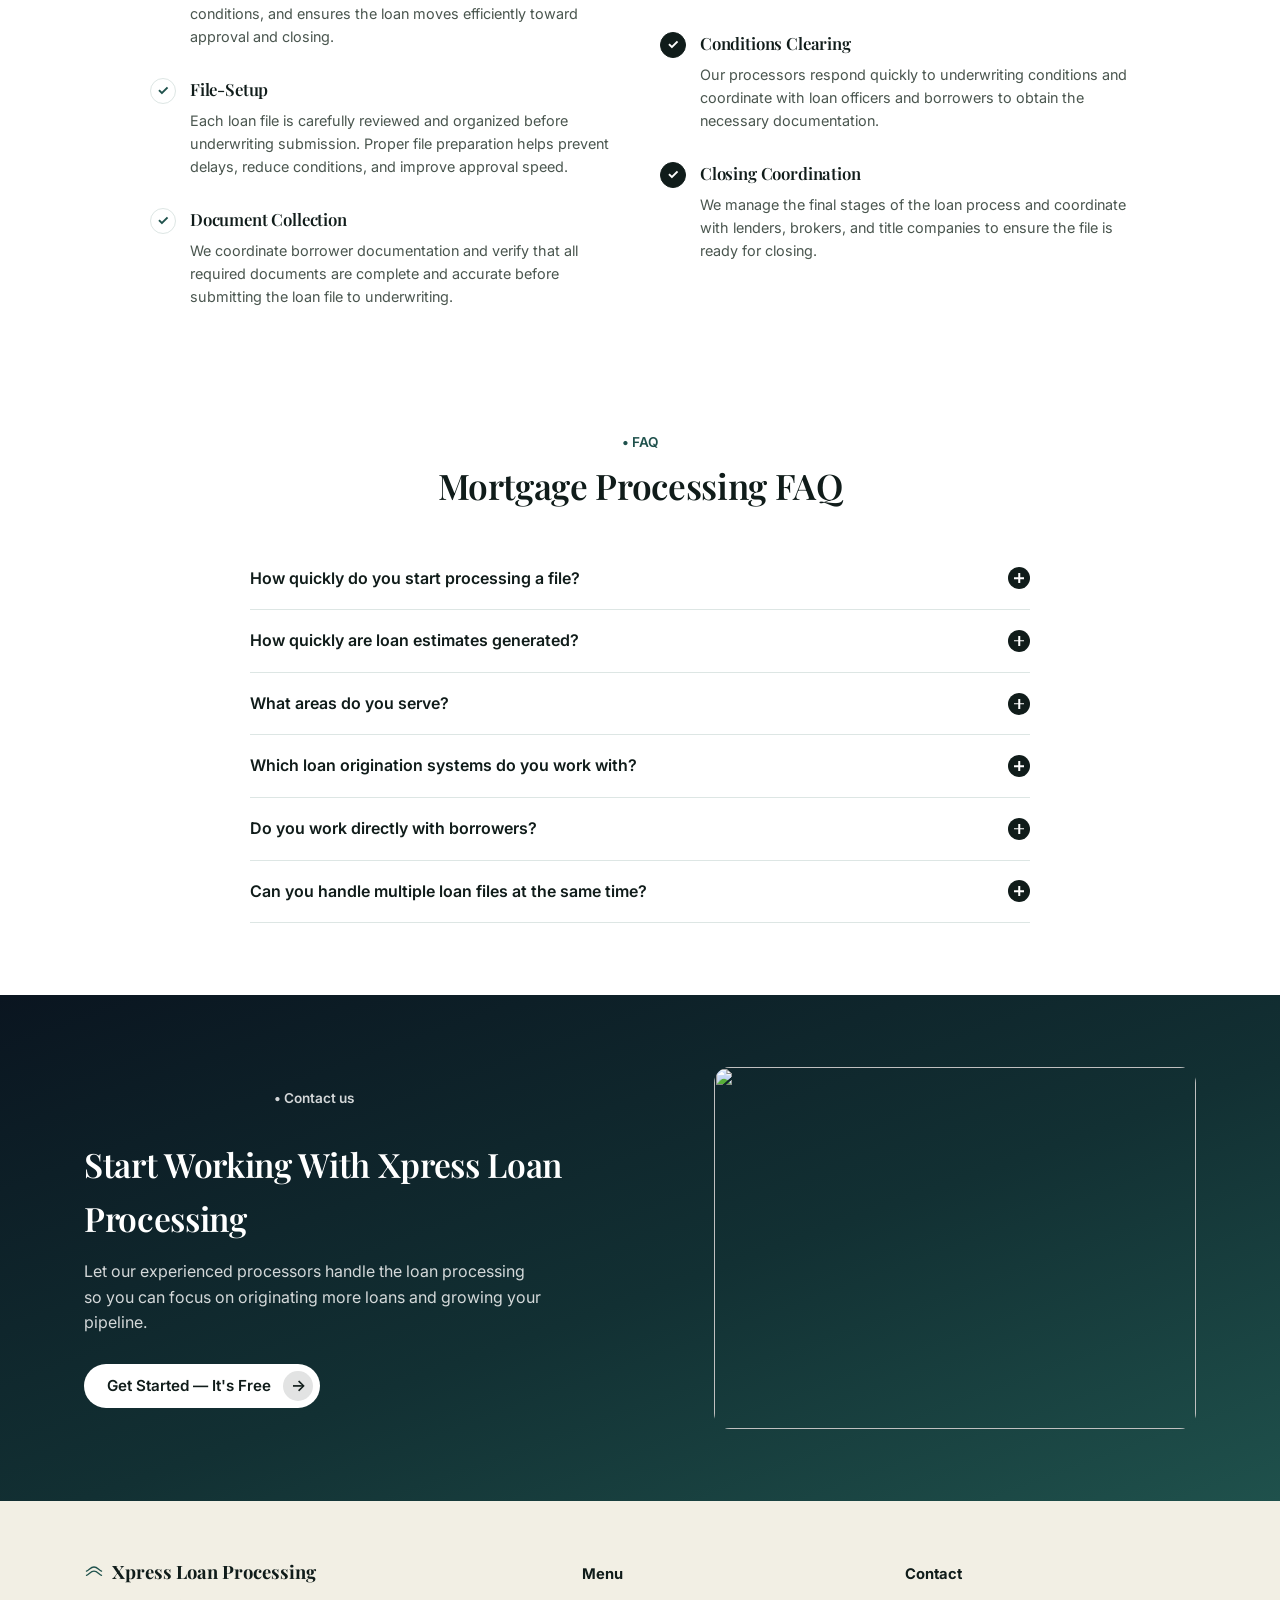
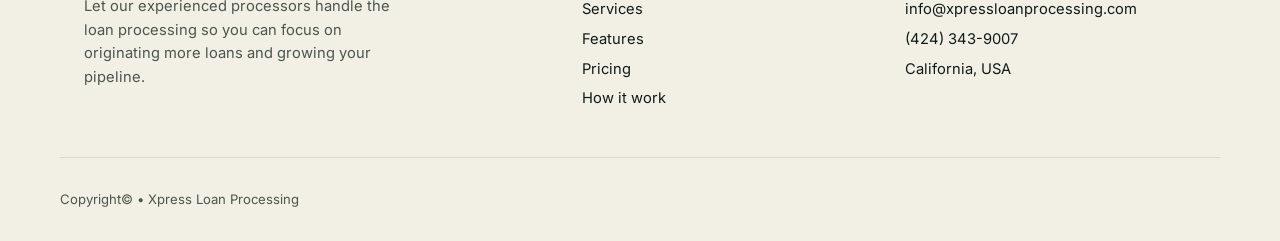
==== commit 89e282d8: "Rename xlp-index.html to index.html" ====
--- a/index.html
+++ b/index.html
@@ -5,6 +5,9 @@
 <meta name="viewport" content="width=device-width, initial-scale=1.0" />
 <meta name="description" content="Scale your loan pipeline with professional mortgage processing services. Contract-to-close file management, underwriting prep, and fast condition clearing for busy brokers." />
 <title>Mortgage Loan Processing Services for Brokers | Xpress Loan Processing</title>
+<link rel="preconnect" href="https://fonts.googleapis.com">
+<link rel="preconnect" href="https://fonts.gstatic.com" crossorigin>
+<link href="https://fonts.googleapis.com/css2?family=Playfair+Display:wght@600;700&family=Inter:wght@400;500;600;700&display=swap" rel="stylesheet">
 <link rel="stylesheet" href="styles.css" />
 </head>
 <body>
@@ -12,175 +15,187 @@
   <!-- ============ NAV ============ -->
   <header class="site-header">
     <div class="wrap site-header__inner">
-      <a href="#top" class="brand">Xpress Loan Processing</a>
+      <a href="#top" class="brand">
+        <svg class="brand__mark" viewBox="0 0 24 24" width="22" height="22" aria-hidden="true"><path d="M3 16c3-1 5-5 9-5s6 4 9 5" fill="none" stroke="currentColor" stroke-width="1.6" stroke-linecap="round"/><path d="M3 11c3-1 5-5 9-5s6 4 9 5" fill="none" stroke="currentColor" stroke-width="1.6" stroke-linecap="round"/></svg>
+        Xpress Loan Processing
+      </a>
       <nav class="nav">
-        <a href="#programs">Loan Programs</a>
-        <a href="#how-it-works">How It Works</a>
+        <a href="#programs">Services</a>
+        <a href="#why-us">Features</a>
         <a href="#pricing">Pricing</a>
-        <a href="#faq">FAQ</a>
-        <a href="#contact">Contact</a>
+        <a href="#how-it-works">How it works</a>
       </nav>
-      <a href="#contact" class="btn btn--nav">Get Started</a>
+      <a href="#contact" class="btn btn--nav">Get Started <span class="btn__arrow">&#8594;</span></a>
     </div>
   </header>
 
   <!-- ============ HERO ============ -->
   <section class="hero" id="top">
-    <div class="wrap hero__inner">
-      <h1>We Process Your Loans. You Close More Deals.</h1>
-      <p>Contract-to-close processing for California mortgage brokers. 3-hour file turnaround. 20+ years of experience. Starting at $199/file.</p>
-      <div class="hero__ctas">
-        <a href="#contact" class="btn btn--primary">Schedule a Call</a>
-        <a href="#programs" class="btn btn--secondary">See What We Process</a>
-      </div>
-    </div>
-  </section>
-
-  <!-- ============ CAROUSEL (delivered separately, now wired into the page) ============ -->
+    <div class="wrap">
+      <div class="hero__card">
+        <div class="hero__text">
+          <p class="hero__rating">&#9733;&#9733;&#9733;&#9733;&#9733; Trusted by Mortgage Brokers Across California</p>
+          <h1>We Process Your Loans. You Close More Deals.</h1>
+          <p class="hero__sub">Contract-to-close processing for California mortgage brokers. 3-hour file turnaround. 20+ years of experience. Starting at $199/file.</p>
+          <div class="hero__ctas">
+            <a href="#contact" class="btn btn--light">Schedule a Call <span class="btn__arrow btn__arrow--dark">&#8594;</span></a>
+            <a href="#pricing" class="btn btn--outline-light">Choose Your Plan <span class="btn__arrow">&#8594;</span></a>
+          </div>
+        </div>
+        <div class="hero__photo">
+          <img src="assets/team-headshot-02-navy-blazer-woman.png" alt="Mortgage processing team member" />
+        </div>
+      </div>
+
+      <div class="lenders">
+        <p class="lenders__label">Lenders Our Clients Work With:</p>
+        <div class="lenders__row">
+          <span>Rocket Mortgage</span>
+          <span>UWM</span>
+          <span>loanDepot</span>
+          <span>PennyMac</span>
+          <span>Caliber</span>
+        </div>
+      </div>
+    </div>
+  </section>
+
+  <!-- ============ CAROUSEL ============ -->
   <section class="proc-carousel-section" id="programs">
     <div class="wrap">
+      <h2 class="section-title">Mortgage Processing Built for Modern Broker Workflows</h2>
+
       <section class="proc-carousel" aria-label="Processing workflow highlights">
         <div class="proc-carousel__viewport" id="procViewport">
-          <div class="proc-carousel__track" id="procTrack">
-
-            <div class="proc-slide">
-              <img class="proc-slide__img" src="assets/lifestyle-02-meeting-group.png" alt="" />
-              <div class="proc-slide__scrim"></div>
-              <div class="proc-slide__copy">
-                <h3>Simplifies Processing Workflow</h3>
-                <p>Once a file is submitted, our processors review documentation. Prepare the loan for underwriting, manage conditions, and coordinate the final steps toward closing.</p>
-              </div>
-            </div>
-
-            <div class="proc-slide">
-              <img class="proc-slide__img" src="assets/team-headshot-02-navy-blazer-woman.png" alt="" />
-              <div class="proc-slide__scrim"></div>
-              <div class="proc-slide__copy">
-                <h3>Loan Programs We Process</h3>
-                <p>We process a wide range of mortgage loans, including: Conventional, Non-QM, FHA, VA, USDA, Jumbo, DSCR, Bridge/Construction, Private/Hard Money, and Commercial programs, ensuring brokers have reliable support across different loan types.</p>
-              </div>
-            </div>
-
-            <div class="proc-slide">
-              <img class="proc-slide__img" src="assets/team-headshot-03-glasses-white-shirt-man.png" alt="" />
-              <div class="proc-slide__scrim"></div>
-              <div class="proc-slide__copy">
-                <h3 id="lenders">Working With Top Wholesale Lenders</h3>
-                <p>We regularly process loans submitted to major wholesale lenders, such as UWM, Rocket Mortgage, Orion, Forward, The Lender, AAA, LongBridge, Velocity, and other leading lending institutions.</p>
-              </div>
-            </div>
-
-            <div class="proc-slide">
-              <img class="proc-slide__img" src="assets/lifestyle-01-headset-laptop-man.png" alt="" />
-              <div class="proc-slide__scrim"></div>
-              <div class="proc-slide__copy">
-                <h3>Compatible With Leading LOS Systems</h3>
-                <p>Our team works inside the loan origination systems brokers already use, including Encompass, Calyx Point, LendingPad, and other industry platforms.</p>
-              </div>
-            </div>
-
-          </div>
-
-          <button class="proc-carousel__arrow proc-carousel__arrow--prev" id="procPrev" aria-label="Previous slide">&#8249;</button>
-          <button class="proc-carousel__arrow proc-carousel__arrow--next" id="procNext" aria-label="Next slide">&#8250;</button>
-        </div>
+
+          <div class="proc-slide">
+            <img class="proc-slide__img" src="assets/lifestyle-02-meeting-group.png" alt="" />
+            <div class="proc-slide__scrim"></div>
+            <div class="proc-slide__copy">
+              <h3>Simplifies Processing Workflow</h3>
+              <p>Once a file is submitted, our processors review documentation, prepare the loan for underwriting, manage conditions, and coordinate the final steps toward closing.</p>
+            </div>
+          </div>
+
+          <div class="proc-slide">
+            <img class="proc-slide__img" src="assets/team-headshot-03-glasses-white-shirt-man.png" alt="" />
+            <div class="proc-slide__scrim"></div>
+            <div class="proc-slide__copy">
+              <h3>Loan Programs We Process</h3>
+              <p>We process a wide range of mortgage loans, including Conventional, FHA, VA, USDA, and Jumbo programs, ensuring brokers have reliable support across different loan types.</p>
+            </div>
+          </div>
+
+          <div class="proc-slide">
+            <img class="proc-slide__img" src="assets/lifestyle-01-headset-laptop-man.png" alt="" />
+            <div class="proc-slide__scrim"></div>
+            <div class="proc-slide__copy">
+              <h3>Working With Top Wholesale Lenders</h3>
+              <p>We regularly process loans submitted to major wholesale lenders, including UWM, Rocket Mortgage, and other leading lending institutions.</p>
+            </div>
+          </div>
+
+          <div class="proc-slide">
+            <img class="proc-slide__img" src="assets/team-headshot-02-navy-blazer-woman.png" alt="" />
+            <div class="proc-slide__scrim"></div>
+            <div class="proc-slide__copy">
+              <h3>Compatible With Leading LOS Systems</h3>
+              <p>Our team works inside the loan origination systems brokers already use, including Encompass, Calyx Point, LendingPad, and Blue Sage.</p>
+            </div>
+          </div>
+
+        </div>
+
+        <button class="proc-carousel__arrow proc-carousel__arrow--prev" id="procPrev" aria-label="Previous slide">&#8249;</button>
+        <button class="proc-carousel__arrow proc-carousel__arrow--next" id="procNext" aria-label="Next slide">&#8250;</button>
 
         <div class="proc-carousel__dots" id="procDots" role="tablist" aria-label="Slide navigation"></div>
       </section>
+
+      <p class="proc-carousel__note">&#9733;&#9733;&#9733;&#9733;&#9733; Now accepting new broker partners</p>
+    </div>
+  </section>
+
+  <!-- ============ TESTIMONIAL ============ -->
+  <section class="testimonials" id="testimonials">
+    <div class="wrap testimonial-card">
+      <p class="testimonial-card__quote">&ldquo;Working with Xpress Loan Processing has made a huge difference in how efficiently we handle our loan pipeline. It allows our team to focus on originating more loans while knowing the processing is handled professionally.&rdquo;</p>
+      <div class="testimonial-card__person">
+        <img class="testimonial-card__thumb" src="assets/testimonial-thumb-michael-ramirez.png" alt="Michael Ramirez" />
+        <div>
+          <p class="testimonial-card__name">Michael Ramirez</p>
+          <p class="testimonial-card__role">Mortgage Broker &bull; California</p>
+        </div>
+      </div>
     </div>
   </section>
 
   <!-- ============ WHY CHOOSE US ============ -->
   <section class="why-us" id="why-us">
     <div class="wrap">
+      <p class="eyebrow">&bull; Why Choose Us</p>
       <h2 class="section-title">Why Brokers Choose Xpress Loan Processing</h2>
       <div class="why-us__grid">
         <div class="why-us__card">
+          <span class="why-us__icon" aria-hidden="true">&#128172;</span>
           <h3>Fast Loan Estimate Turnaround</h3>
           <p>Loan estimates are typically generated within three hours of receiving a completed file, helping keep deals moving forward quickly.</p>
         </div>
         <div class="why-us__card">
+          <span class="why-us__icon" aria-hidden="true">&#9729;</span>
           <h3>End-to-End File Management</h3>
           <p>From file submission to closing coordination, we handle the details so you can focus on originating more loans.</p>
         </div>
         <div class="why-us__card">
+          <span class="why-us__icon" aria-hidden="true">&#127760;</span>
           <h3>20+ Years Industry Experience</h3>
           <p>Our team has processed thousands of loan files across multiple loan programs and lender requirements.</p>
         </div>
         <div class="why-us__card">
+          <span class="why-us__icon" aria-hidden="true">&#128188;</span>
           <h3>Dedicated Loan Processing</h3>
           <p>Each file is handled by experienced processors who manage documentation, underwriting submissions, and condition clearing.</p>
         </div>
-      </div>
-    </div>
-  </section>
-
-  <!-- ============ IMPACT / STATS ============ -->
-  <section class="impact">
-    <div class="wrap">
-      <h2 class="section-title section-title--light">Mortgage Processing That Helps You Close More Loans</h2>
-      <p class="impact__intro">With more than 20 years of mortgage processing experience and thousands of processed loan files, Xpress Loan Processing helps brokers and loan officers streamline their workflow and close loans faster.</p>
-      <div class="impact__grid">
-        <div class="impact__stat"><span>3-5 hours</span>Average File Submission</div>
-        <div class="impact__stat"><span>93.7%</span>Condition Clearance Rate</div>
-        <div class="impact__stat"><span>1000+</span>Loans Processed</div>
-        <div class="impact__stat"><span>15+</span>Broker Partners</div>
-        <div class="impact__stat"><span>$120M+</span>Loan Volume Processed</div>
-        <div class="impact__stat"><span>1-2 Hrs</span>Response Time</div>
-      </div>
-    </div>
-  </section>
-
-  <!-- ============ HOW IT WORKS ============ -->
-  <section class="how-it-works" id="how-it-works">
-    <div class="wrap">
-      <h2 class="section-title">Our Mortgage Processing Workflow</h2>
-      <div class="how-it-works__grid">
-        <div class="how-it-works__step">
-          <span class="how-it-works__num">01</span>
-          <h3>Contact Us</h3>
-          <p>Reach out to discuss your loan processing needs and onboarding process.</p>
-        </div>
-        <div class="how-it-works__step">
-          <span class="how-it-works__num">02</span>
-          <h3>Service Agreement</h3>
-          <p>We confirm service terms and pricing before beginning processing support.</p>
-        </div>
-        <div class="how-it-works__step">
-          <span class="how-it-works__num">03</span>
-          <h3>Submit Loan Files</h3>
-          <p>Send files through your preferred loan origination system and our processors begin reviewing immediately.</p>
-        </div>
-      </div>
-      <p class="how-it-works__join">Join 150+ broker partners already using XLP</p>
+        <div class="why-us__card">
+          <span class="why-us__icon" aria-hidden="true">&#127911;</span>
+          <h3>Efficient Condition Clearing</h3>
+          <p>We respond quickly to underwriting requests and work directly with borrowers and loan officers to resolve conditions.</p>
+        </div>
+        <div class="why-us__card">
+          <span class="why-us__icon" aria-hidden="true">&#128260;</span>
+          <h3>Clear Communication</h3>
+          <p>We provide regular updates so brokers and loan officers always know the status of their loan files.</p>
+        </div>
+      </div>
     </div>
   </section>
 
   <!-- ============ PRICING ============ -->
   <section class="pricing" id="pricing">
     <div class="wrap">
+      <p class="eyebrow">&bull; Pricing</p>
       <h2 class="section-title">Simple Per-File Mortgage Processing Pricing</h2>
+
+      <div class="pricing__top pricing__card">
+        <h3>50+ Files/Month</h3>
+        <p class="pricing__price">$199 <span>/per file</span></p>
+        <a href="#contact" class="btn btn--dark pricing__cta">Get Started</a>
+        <ul>
+          <li>Everything in Growth, plus:</li>
+          <li>24-hour first file turnaround guarantee</li>
+          <li>Dedicated account processor &mdash; yours exclusively</li>
+          <li>Priority queue &mdash; your files processed first</li>
+          <li>Weekly pipeline review &amp; status reporting</li>
+          <li>Direct phone line &amp; real-time communication</li>
+        </ul>
+      </div>
+
       <div class="pricing__grid">
-
-        <div class="pricing__card">
-          <h3>1&ndash;25 Files/Month</h3>
-          <p class="pricing__price">$399<span>/file</span></p>
-          <a href="#contact" class="btn btn--secondary pricing__cta">Get Started</a>
-          <ul>
-            <li>No monthly commitment &mdash; pay per file</li>
-            <li>Full file setup &amp; compliance review</li>
-            <li>Borrower document collection &amp; coordination</li>
-            <li>Underwriting submission preparation</li>
-            <li>Condition tracking &amp; clearing support</li>
-            <li>Email support with file status updates</li>
-          </ul>
-        </div>
-
         <div class="pricing__card pricing__card--popular">
           <p class="pricing__badge">Popular</p>
           <h3>26&ndash;50 Files/Month</h3>
-          <p class="pricing__price">$299<span>/per file</span></p>
-          <a href="#contact" class="btn btn--primary pricing__cta">Request Setup</a>
+          <p class="pricing__price">$299 <span>/per file</span></p>
+          <a href="#contact" class="btn btn--dark pricing__cta">Request Setup</a>
           <ul>
             <li>Everything in Starter, plus:</li>
             <li>Full contract-to-close processing</li>
@@ -193,31 +208,139 @@
         </div>
 
         <div class="pricing__card">
-          <h3>50+ Files/Month</h3>
-          <p class="pricing__price">$199<span>/per file</span></p>
-          <a href="#contact" class="btn btn--secondary pricing__cta">Get Started</a>
+          <h3>1&ndash;25 Files/Month</h3>
+          <p class="pricing__price">$399 <span>/file</span></p>
+          <a href="#contact" class="btn btn--outline pricing__cta">Get started</a>
           <ul>
-            <li>Everything in Growth, plus:</li>
-            <li>24-hour first file turnaround guarantee</li>
-            <li>Dedicated account processor &mdash; yours exclusively</li>
-            <li>Priority queue &mdash; your files processed first</li>
-            <li>Weekly pipeline review &amp; status reporting</li>
-            <li>Direct phone line &amp; real-time communication</li>
+            <li>No monthly commitment &mdash; pay per file</li>
+            <li>Full file setup &amp; compliance review</li>
+            <li>Borrower document collection &amp; coordination</li>
+            <li>Underwriting submission preparation</li>
+            <li>Condition tracking &amp; clearing support</li>
+            <li>Email support with file status updates</li>
           </ul>
         </div>
-
-      </div>
-    </div>
-  </section>
-
-  <!-- ============ TESTIMONIAL ============ -->
-  <section class="testimonials" id="testimonials">
-    <div class="wrap testimonial-card">
-      <img class="testimonial-card__thumb" src="assets/testimonial-thumb-michael-ramirez.png" alt="Michael Ramirez" />
-      <div>
-        <p class="testimonial-card__quote">"Working with Xpress Loan Processing has made a huge difference in how efficiently we handle our loan pipeline. It allows our team to focus on originating more loans while knowing the processing is handled professionally."</p>
-        <p class="testimonial-card__name">Michael Ramirez</p>
-        <p class="testimonial-card__role">Mortgage Broker, California</p>
+      </div>
+    </div>
+  </section>
+
+  <!-- ============ IMPACT / STATS ============ -->
+  <section class="impact" id="impact">
+    <div class="wrap">
+      <p class="eyebrow eyebrow--light">&bull; Impact</p>
+      <h2 class="section-title section-title--light">Mortgage Processing That Helps You Close More Loans</h2>
+      <p class="impact__intro">With more than 20 years of mortgage processing experience and thousands of processed loan files, Xpress Loan Processing helps brokers and loan officers streamline their workflow and close loans faster.</p>
+
+      <div class="impact__orbit">
+        <div class="impact__photo">
+          <img src="assets/team-headshot-03-glasses-white-shirt-man.png" alt="Xpress Loan Processing team member" />
+        </div>
+        <span class="impact__pill impact__pill--1">3-5 hours <em>Average File Submission</em></span>
+        <span class="impact__pill impact__pill--2">93.7% <em>Condition Clearance Rate</em></span>
+        <span class="impact__pill impact__pill--3">1000+ <em>Loans Processed</em></span>
+        <span class="impact__pill impact__pill--4">15+ <em>Broker Partners</em></span>
+        <span class="impact__pill impact__pill--5">$120M+ <em>Loan Volume Processed</em></span>
+        <span class="impact__pill impact__pill--6">1-2 Hrs <em>Response Time</em></span>
+      </div>
+
+      <p class="impact__join">Join 150+ broker partners already using XLP</p>
+      <a href="#contact" class="btn btn--light">Get Started <span class="btn__arrow btn__arrow--dark">&#8594;</span></a>
+    </div>
+  </section>
+
+  <!-- ============ HOW IT WORKS ============ -->
+  <section class="how-it-works" id="how-it-works">
+    <div class="wrap">
+      <p class="eyebrow">&bull; How it works</p>
+      <h2 class="section-title">Our Mortgage Processing Workflow</h2>
+
+      <div class="timeline">
+        <div class="timeline__item">
+          <div class="timeline__photo"><img src="assets/lifestyle-01-headset-laptop-man.png" alt="" /></div>
+          <span class="timeline__num">01</span>
+          <div class="timeline__text">
+            <h3>Contact Us</h3>
+            <p>Reach out to discuss your loan processing needs and onboarding process.</p>
+            <a href="#contact" class="timeline__link">Discover More &#8594;</a>
+          </div>
+        </div>
+        <div class="timeline__item timeline__item--reverse">
+          <div class="timeline__photo"><img src="assets/lifestyle-02-meeting-group.png" alt="" /></div>
+          <span class="timeline__num">02</span>
+          <div class="timeline__text">
+            <h3>Service Agreement</h3>
+            <p>We confirm service terms and pricing before beginning processing support.</p>
+            <a href="#contact" class="timeline__link">Discover More &#8594;</a>
+          </div>
+        </div>
+        <div class="timeline__item">
+          <div class="timeline__photo"><img src="assets/team-headshot-02-navy-blazer-woman.png" alt="" /></div>
+          <span class="timeline__num">03</span>
+          <div class="timeline__text">
+            <h3>Submit Loan Files</h3>
+            <p>Send files through your preferred loan origination system and our processors begin reviewing immediately.</p>
+            <a href="#contact" class="timeline__link">Discover More &#8594;</a>
+          </div>
+        </div>
+      </div>
+
+      <p class="impact__join">Join 150+ broker partners already using XLP</p>
+      <a href="#contact" class="btn btn--dark">Start Step 1 Today <span class="btn__arrow">&#8594;</span></a>
+    </div>
+  </section>
+
+  <!-- ============ CONTRACT-TO-CLOSE ============ -->
+  <section class="ctc">
+    <div class="wrap">
+      <h2 class="section-title">Complete Contract-to-Close<br />Mortgage Processing</h2>
+      <p class="ctc__intro">We manage your multiple loan files with precision, ensuring every document is in place for a smooth closing process.</p>
+      <div class="ctc__grid">
+        <div class="ctc__col">
+          <div class="ctc__item">
+            <span class="ctc__check">&#10003;</span>
+            <div>
+              <h3>Contract-to-Close Processing</h3>
+              <p>We manage the entire loan processing workflow from file setup to final closing coordination. Our team prepares files for underwriting, manages borrower documentation, clears conditions, and ensures the loan moves efficiently toward approval and closing.</p>
+            </div>
+          </div>
+          <div class="ctc__item">
+            <span class="ctc__check">&#10003;</span>
+            <div>
+              <h3>File-Setup</h3>
+              <p>Each loan file is carefully reviewed and organized before underwriting submission. Proper file preparation helps prevent delays, reduce conditions, and improve approval speed.</p>
+            </div>
+          </div>
+          <div class="ctc__item">
+            <span class="ctc__check">&#10003;</span>
+            <div>
+              <h3>Document Collection</h3>
+              <p>We coordinate borrower documentation and verify that all required documents are complete and accurate before submitting the loan file to underwriting.</p>
+            </div>
+          </div>
+        </div>
+        <div class="ctc__col">
+          <div class="ctc__item">
+            <span class="ctc__check ctc__check--filled">&#10003;</span>
+            <div>
+              <h3>Underwriting Submission</h3>
+              <p>Once the file is ready, we submit the loan package to underwriting with the required documentation and supporting details needed for approval.</p>
+            </div>
+          </div>
+          <div class="ctc__item">
+            <span class="ctc__check ctc__check--filled">&#10003;</span>
+            <div>
+              <h3>Conditions Clearing</h3>
+              <p>Our processors respond quickly to underwriting conditions and coordinate with loan officers and borrowers to obtain the necessary documentation.</p>
+            </div>
+          </div>
+          <div class="ctc__item">
+            <span class="ctc__check ctc__check--filled">&#10003;</span>
+            <div>
+              <h3>Closing Coordination</h3>
+              <p>We manage the final stages of the loan process and coordinate with lenders, brokers, and title companies to ensure the file is ready for closing.</p>
+            </div>
+          </div>
+        </div>
       </div>
     </div>
   </section>
@@ -225,31 +348,32 @@
   <!-- ============ FAQ ============ -->
   <section class="faq" id="faq">
     <div class="wrap">
+      <p class="eyebrow">&bull; FAQ</p>
       <h2 class="section-title">Mortgage Processing FAQ</h2>
       <div class="faq__list">
         <details class="faq__item">
-          <summary>How quickly do you start processing a file?</summary>
-          <p>Most files are picked up the same business day they're submitted. Once we have a complete file, our processors begin document review right away so your pipeline doesn't lose momentum.</p>
-        </details>
-        <details class="faq__item">
-          <summary>How quickly are loan estimates generated?</summary>
-          <p>Loan estimates are typically generated within three hours of receiving a completed file.</p>
-        </details>
-        <details class="faq__item">
-          <summary>What areas do you serve?</summary>
-          <p>We work with mortgage brokers throughout California.</p>
-        </details>
-        <details class="faq__item">
-          <summary>Which loan origination systems do you work with?</summary>
-          <p>We work inside the loan origination systems brokers already use, including Encompass, Calyx Point, LendingPad, and other industry-standard platforms.</p>
-        </details>
-        <details class="faq__item">
-          <summary>Do you work directly with borrowers?</summary>
-          <p>No. We work exclusively with brokers and loan officers, not directly with borrowers, so you remain the point of contact with your clients throughout the process.</p>
-        </details>
-        <details class="faq__item">
-          <summary>Can you handle multiple loan files at the same time?</summary>
-          <p>Yes. Our pricing is structured around monthly file volume, from 1&ndash;25 files a month up to 50+, so handling multiple files at once is built into how we work.</p>
+          <summary>How quickly do you start processing a file?<span class="faq__toggle"></span></summary>
+          <p>Files are reviewed immediately after submission by a lead processor and built or uploaded within 1-2 hours of receipt.</p>
+        </details>
+        <details class="faq__item">
+          <summary>How quickly are loan estimates generated?<span class="faq__toggle"></span></summary>
+          <p>Loan estimates are typically generated within three hours.</p>
+        </details>
+        <details class="faq__item">
+          <summary>What areas do you serve?<span class="faq__toggle"></span></summary>
+          <p>We provide mortgage processing services for brokers and loan officers across California.</p>
+        </details>
+        <details class="faq__item">
+          <summary>Which loan origination systems do you work with?<span class="faq__toggle"></span></summary>
+          <p>We work with several industry-standard LOS platforms including Encompass, Calyx Point, LendingPad, and Blue Sage, and can adapt to the workflow used by your brokerage or lender.</p>
+        </details>
+        <details class="faq__item">
+          <summary>Do you work directly with borrowers?<span class="faq__toggle"></span></summary>
+          <p>We offer flexible communication tailored to your workflow. While we prefer engaging directly with borrowers to ensure a seamless and efficient experience from start to finish, we are more than happy to step back and support Loan Officers with borrower communications upon request.</p>
+        </details>
+        <details class="faq__item">
+          <summary>Can you handle multiple loan files at the same time?<span class="faq__toggle"></span></summary>
+          <p>Absolutely. Xpress Loan Processing is unique in that we have developed a cutting edge, proprietary AI-powered system that allows our team to process high volumes of loan files with ease. XLP supports brokers and loan officers with both small pipelines and high-volume loan processing. Whether you submit a few files per month or dozens of loans, our team can scale to meet your processing needs.</p>
         </details>
       </div>
     </div>
@@ -257,27 +381,45 @@
 
   <!-- ============ FINAL CTA ============ -->
   <section class="final-cta">
-    <div class="wrap">
-      <h2>Start Working With Xpress Loan Processing</h2>
-      <p>Let our experienced processors handle the loan processing so you can focus on originating more loans and growing your pipeline.</p>
-      <a href="#contact" class="btn btn--primary">Get Started &mdash; It's Free</a>
+    <div class="wrap final-cta__inner">
+      <div class="final-cta__text">
+        <p class="eyebrow eyebrow--light">&bull; Contact us</p>
+        <h2>Start Working With Xpress Loan Processing</h2>
+        <p>Let our experienced processors handle the loan processing so you can focus on originating more loans and growing your pipeline.</p>
+        <a href="#contact" class="btn btn--light">Get Started &mdash; It's Free <span class="btn__arrow btn__arrow--dark">&#8594;</span></a>
+      </div>
+      <div class="final-cta__photo">
+        <img src="assets/lifestyle-01-headset-laptop-man.png" alt="" />
+      </div>
     </div>
   </section>
 
   <!-- ============ FOOTER / CONTACT ============ -->
   <footer class="site-footer" id="contact">
     <div class="wrap site-footer__inner">
+      <div class="site-footer__brand">
+        <a href="#top" class="brand brand--footer">
+          <svg class="brand__mark" viewBox="0 0 24 24" width="20" height="20" aria-hidden="true"><path d="M3 16c3-1 5-5 9-5s6 4 9 5" fill="none" stroke="currentColor" stroke-width="1.6" stroke-linecap="round"/><path d="M3 11c3-1 5-5 9-5s6 4 9 5" fill="none" stroke="currentColor" stroke-width="1.6" stroke-linecap="round"/></svg>
+          Xpress Loan Processing
+        </a>
+        <p>Let our experienced processors handle the loan processing so you can focus on originating more loans and growing your pipeline.</p>
+      </div>
       <div>
-        <div class="brand brand--footer">Xpress Loan Processing</div>
+        <p class="site-footer__head">Menu</p>
+        <p><a href="#programs">Services</a></p>
+        <p><a href="#why-us">Features</a></p>
+        <p><a href="#pricing">Pricing</a></p>
+        <p><a href="#how-it-works">How it work</a></p>
+      </div>
+      <div>
+        <p class="site-footer__head">Contact</p>
+        <p><a href="mailto:info@xpressloanprocessing.com">info@xpressloanprocessing.com</a></p>
+        <p><a href="tel:14243439007">(424) 343-9007</a></p>
         <p>California, USA</p>
       </div>
-      <div>
-        <p><a href="tel:14243439007">(424) 343-9007</a></p>
-        <p><a href="mailto:info@xpressloanprocessing.com">info@xpressloanprocessing.com</a></p>
-      </div>
-      <div>
-        <p>&copy; <span id="year"></span> Xpress Loan Processing. All rights reserved.</p>
-      </div>
+    </div>
+    <div class="wrap site-footer__bottom">
+      <p>Copyright&copy; <span id="year"></span> &bull; Xpress Loan Processing</p>
     </div>
   </footer>
 
--- a/styles.css
+++ b/styles.css
@@ -1,15 +1,22 @@
 /* ==========================================================================
-   XLP Processing Site — base styles
-   Placeholder palette/type — swap once branding/logo direction is set.
+   XLP Processing Site — matches the real xpressloanprocessing.com design:
+   serif display headlines, dark navy-to-teal gradient panels, pill buttons
+   with circular arrow icons, and the brand green/teal (#1f514c) from the
+   original site's code.
    ========================================================================== */
 
 :root {
-  --color-ink: #0d1b2e;
-  --color-accent: #1f4b8f;
-  --color-accent-light: #2c5aa0;
-  --color-bg: #f7f9fc;
-  --color-border: #e1e6ee;
-  --font-body: -apple-system, BlinkMacSystemFont, "Segoe UI", Roboto, Arial, sans-serif;
+  --color-ink: #101c1a;
+  --color-navy: #0a1520;
+  --color-accent: #1f514c;
+  --color-accent-light: #2b6c65;
+  --color-bg: #f6f9f8;
+  --color-cream: #f2efe4;
+  --color-border: #dde6e4;
+  --color-text-soft: #4a564f;
+  --gradient-dark: linear-gradient(160deg, #0a1520 0%, #123033 55%, #1f514c 100%);
+  --font-body: "Inter", -apple-system, BlinkMacSystemFont, "Segoe UI", Roboto, Arial, sans-serif;
+  --font-display: "Playfair Display", Georgia, "Times New Roman", serif;
 }
 
 * { box-sizing: border-box; }
@@ -19,23 +26,99 @@
   font-family: var(--font-body);
   color: var(--color-ink);
   background: #fff;
-  line-height: 1.5;
+  line-height: 1.6;
+}
+
+h1, h2, h3 {
+  font-family: var(--font-display);
+  font-weight: 600;
+  letter-spacing: -0.01em;
 }
 
 .wrap {
-  max-width: 1100px;
+  max-width: 1160px;
   margin: 0 auto;
   padding: 0 24px;
 }
 
 a { color: inherit; }
+
+.eyebrow {
+  text-align: center;
+  font-size: 0.85rem;
+  font-weight: 600;
+  color: var(--color-accent);
+  margin: 0 0 10px;
+}
+
+.eyebrow--light { color: #9fd6cd; }
+
+/* ---------- buttons ---------- */
+.btn {
+  display: inline-flex;
+  align-items: center;
+  gap: 12px;
+  padding: 6px 6px 6px 22px;
+  border-radius: 999px;
+  font-weight: 600;
+  text-decoration: none;
+  font-size: 0.95rem;
+  cursor: pointer;
+  border: 1px solid transparent;
+  white-space: nowrap;
+}
+
+.btn__arrow {
+  width: 30px;
+  height: 30px;
+  border-radius: 50%;
+  background: rgba(255, 255, 255, 0.18);
+  color: #fff;
+  display: inline-flex;
+  align-items: center;
+  justify-content: center;
+  font-size: 1rem;
+  flex: 0 0 auto;
+}
+
+.btn__arrow--dark { background: rgba(16, 28, 26, 0.12); color: var(--color-ink); }
+
+.btn--nav,
+.btn--dark {
+  background: var(--color-ink);
+  color: #fff;
+}
+.btn--nav:hover, .btn--dark:hover { background: #000; }
+
+.btn--light {
+  background: #fff;
+  color: var(--color-ink);
+  padding: 6px 6px 6px 22px;
+}
+.btn--light:hover { background: #eef2f0; }
+
+.btn--outline-light {
+  background: rgba(255, 255, 255, 0.08);
+  color: #fff;
+  border-color: rgba(255, 255, 255, 0.4);
+}
+.btn--outline-light:hover { background: rgba(255, 255, 255, 0.16); }
+
+.btn--outline {
+  background: transparent;
+  color: var(--color-ink);
+  border-color: var(--color-border);
+  padding: 9px 22px;
+}
+.btn--outline:hover { background: var(--color-bg); }
 
 /* ---------- header / nav ---------- */
 .site-header {
   border-bottom: 1px solid var(--color-border);
   position: sticky;
   top: 0;
-  background: #fff;
+  background: rgba(255, 255, 255, 0.92);
+  backdrop-filter: blur(6px);
   z-index: 10;
 }
 
@@ -43,19 +126,26 @@
   display: flex;
   align-items: center;
   justify-content: space-between;
-  height: 72px;
+  height: 76px;
+  gap: 24px;
 }
 
 .brand {
-  font-weight: 800;
-  font-size: 1.25rem;
+  display: inline-flex;
+  align-items: center;
+  gap: 8px;
+  font-family: var(--font-display);
+  font-weight: 700;
+  font-size: 1.15rem;
   text-decoration: none;
   color: var(--color-ink);
 }
 
+.brand__mark { color: var(--color-accent); }
+
 .nav {
   display: flex;
-  gap: 28px;
+  gap: 32px;
 }
 
 .nav a {
@@ -67,92 +157,143 @@
 
 .nav a:hover { color: var(--color-accent); }
 
-.btn {
-  display: inline-block;
-  padding: 10px 20px;
-  border-radius: 8px;
-  font-weight: 600;
-  text-decoration: none;
-  font-size: 0.95rem;
-  cursor: pointer;
-  border: 2px solid transparent;
-}
-
-.btn--nav,
-.btn--primary {
-  background: var(--color-accent);
-  color: #fff;
-}
-
-.btn--nav:hover,
-.btn--primary:hover { background: var(--color-accent-light); }
-
-.btn--secondary {
-  background: transparent;
-  color: var(--color-accent);
-  border-color: var(--color-accent);
-}
-
-.btn--secondary:hover { background: rgba(31, 75, 143, 0.08); }
-
 /* ---------- hero ---------- */
 .hero {
-  background: var(--color-bg);
-  padding: 72px 0;
+  padding: 48px 0 40px;
+}
+
+.hero__card {
+  background: var(--gradient-dark);
+  border-radius: 24px;
+  padding: 56px;
+  display: grid;
+  grid-template-columns: 1.1fr 0.9fr;
+  gap: 40px;
+  align-items: center;
+  color: #fff;
+  position: relative;
+  overflow: hidden;
+}
+
+.hero__card::before {
+  content: "";
+  position: absolute;
+  inset: 0;
+  background-image: radial-gradient(1px 1px at 20% 30%, rgba(255,255,255,.5) 50%, transparent 51%),
+    radial-gradient(1px 1px at 70% 20%, rgba(255,255,255,.4) 50%, transparent 51%),
+    radial-gradient(1.5px 1.5px at 40% 70%, rgba(255,255,255,.35) 50%, transparent 51%),
+    radial-gradient(1px 1px at 85% 60%, rgba(255,255,255,.4) 50%, transparent 51%),
+    radial-gradient(1px 1px at 55% 45%, rgba(255,255,255,.3) 50%, transparent 51%);
+  pointer-events: none;
+}
+
+.hero__text { position: relative; }
+
+.hero__rating {
+  font-size: 0.85rem;
+  color: #f5c451;
+  font-weight: 600;
+  margin: 0 0 18px;
+}
+
+.hero__card h1 {
+  font-size: clamp(1.8rem, 3.2vw, 2.6rem);
+  margin: 0 0 16px;
+  line-height: 1.15;
+}
+
+.hero__sub {
+  max-width: 480px;
+  margin: 0 0 28px;
+  color: rgba(255, 255, 255, 0.82);
+  font-size: 1rem;
+}
+
+.hero__ctas {
+  display: flex;
+  gap: 14px;
+  flex-wrap: wrap;
+}
+
+.hero__photo {
+  position: relative;
+  border-radius: 18px;
+  overflow: hidden;
+  aspect-ratio: 4 / 5;
+}
+
+.hero__photo img {
+  width: 100%;
+  height: 100%;
+  object-fit: cover;
+  display: block;
+}
+
+.lenders {
   text-align: center;
-}
-
-.hero__inner h1 {
-  font-size: clamp(1.8rem, 4vw, 2.6rem);
-  margin: 0 0 16px;
-  max-width: 760px;
-  margin-left: auto;
-  margin-right: auto;
-}
-
-.hero__inner p {
-  max-width: 620px;
-  margin: 0 auto 28px;
-  color: #465066;
-  font-size: 1.05rem;
-}
-
-.hero__ctas {
-  display: flex;
-  gap: 14px;
+  padding: 40px 0 8px;
+}
+
+.lenders__label {
+  font-size: 0.85rem;
+  color: var(--color-text-soft);
+  margin: 0 0 18px;
+}
+
+.lenders__row {
+  display: flex;
   justify-content: center;
   flex-wrap: wrap;
-}
-
-/* ---------- carousel section wrapper ---------- */
+  gap: 36px;
+}
+
+.lenders__row span {
+  font-family: var(--font-display);
+  font-weight: 600;
+  color: #9aa5a2;
+  font-size: 1.05rem;
+}
+
+/* ---------- carousel section ---------- */
 .proc-carousel-section {
-  padding: 56px 0;
-}
+  padding: 56px 0 40px;
+}
+
+.section-title {
+  text-align: center;
+  font-size: clamp(1.6rem, 3vw, 2.2rem);
+  margin: 0 0 40px;
+  line-height: 1.25;
+}
+
+.section-title--light { color: #fff; }
 
 .proc-carousel {
-  --proc-accent: var(--color-accent);
   position: relative;
 }
 
 .proc-carousel__viewport {
-  position: relative;
+  display: flex;
+  gap: 24px;
+  overflow-x: auto;
+  scroll-snap-type: x mandatory;
+  scroll-behavior: smooth;
+  padding: 8px clamp(8px, 16vw, 220px);
+  -ms-overflow-style: none;
+  scrollbar-width: none;
+}
+
+.proc-carousel__viewport::-webkit-scrollbar { display: none; }
+
+.proc-slide {
+  position: relative;
+  flex: 0 0 auto;
+  width: min(620px, 78vw);
+  aspect-ratio: 16 / 10;
+  border-radius: 16px;
   overflow: hidden;
-  border-radius: 12px;
-  aspect-ratio: 16 / 7;
-  background: #0d1b2e;
-}
-
-.proc-carousel__track {
-  display: flex;
-  height: 100%;
-  transition: transform 600ms cubic-bezier(0.65, 0, 0.35, 1);
-  will-change: transform;
-}
-
-.proc-slide {
-  position: relative;
-  flex: 0 0 100%;
-  height: 100%;
+  scroll-snap-align: center;
+  transition: opacity 200ms ease;
 }
 
 .proc-slide__img {
@@ -160,13 +301,13 @@
   height: 100%;
   object-fit: cover;
   display: block;
-  background: linear-gradient(135deg, #24467e, #12233f);
+  background: linear-gradient(135deg, var(--color-accent-light), var(--color-ink));
 }
 
 .proc-slide__scrim {
   position: absolute;
   inset: 0;
-  background: linear-gradient(to top, rgba(8, 16, 28, 0.88) 0%, rgba(8, 16, 28, 0.45) 45%, rgba(8, 16, 28, 0.05) 75%);
+  background: linear-gradient(to top, rgba(8, 16, 14, 0.9) 0%, rgba(8, 16, 14, 0.4) 45%, rgba(8, 16, 14, 0.05) 75%);
 }
 
 .proc-slide__copy {
@@ -174,53 +315,51 @@
   left: 0;
   right: 0;
   bottom: 0;
-  padding: 28px 32px 32px;
+  padding: 26px 28px 28px;
   color: #fff;
 }
 
 .proc-slide__copy h3 {
   margin: 0 0 8px;
-  font-size: clamp(1.1rem, 2.4vw, 1.6rem);
+  font-size: clamp(1.05rem, 2.2vw, 1.4rem);
   font-weight: 700;
-  letter-spacing: -0.01em;
 }
 
 .proc-slide__copy p {
   margin: 0;
-  max-width: 640px;
-  font-size: clamp(0.85rem, 1.5vw, 1rem);
+  font-size: 0.9rem;
   line-height: 1.5;
-  color: rgba(255, 255, 255, 0.92);
+  color: rgba(255, 255, 255, 0.9);
 }
 
 .proc-carousel__arrow {
   position: absolute;
   top: 50%;
   transform: translateY(-50%);
-  width: 40px;
-  height: 40px;
+  width: 42px;
+  height: 42px;
   border-radius: 50%;
-  border: none;
-  background: rgba(8, 16, 28, 0.45);
-  color: #fff;
-  font-size: 1.6rem;
+  border: 1px solid var(--color-border);
+  background: #fff;
+  color: var(--color-ink);
+  font-size: 1.4rem;
   line-height: 1;
   cursor: pointer;
   display: flex;
   align-items: center;
   justify-content: center;
-  transition: background 150ms ease;
-}
-
-.proc-carousel__arrow:hover { background: rgba(8, 16, 28, 0.75); }
-.proc-carousel__arrow--prev { left: 14px; }
-.proc-carousel__arrow--next { right: 14px; }
+  box-shadow: 0 4px 14px rgba(0,0,0,0.08);
+  z-index: 2;
+}
+
+.proc-carousel__arrow--prev { left: 4%; }
+.proc-carousel__arrow--next { right: 4%; }
 
 .proc-carousel__dots {
   display: flex;
   justify-content: center;
   gap: 8px;
-  margin-top: 16px;
+  margin-top: 20px;
 }
 
 .proc-carousel__dots button {
@@ -228,165 +367,159 @@
   height: 9px;
   border-radius: 50%;
   border: none;
-  background: #cdd6e3;
+  background: var(--color-border);
   cursor: pointer;
   padding: 0;
   transition: background 150ms ease, transform 150ms ease;
 }
 
 .proc-carousel__dots button[aria-selected="true"] {
-  background: var(--proc-accent);
+  background: var(--color-accent);
   transform: scale(1.25);
 }
 
+.proc-carousel__note {
+  text-align: center;
+  margin: 24px 0 0;
+  font-weight: 600;
+  color: #d19a2b;
+  font-size: 0.9rem;
+}
+
 @media (prefers-reduced-motion: reduce) {
-  .proc-carousel__track { transition: none; }
-}
-
-/* ---------- section title ---------- */
-.section-title {
+  .proc-carousel__viewport { scroll-behavior: auto; }
+}
+
+/* ---------- testimonial ---------- */
+.testimonials {
+  padding: 56px 0 8px;
   text-align: center;
-  font-size: clamp(1.5rem, 3vw, 2.1rem);
-  margin: 0 0 40px;
-}
-
-.section-title--light { color: #fff; }
+}
+
+.testimonial-card {
+  max-width: 700px;
+}
+
+.testimonial-card__quote {
+  font-family: var(--font-display);
+  font-size: clamp(1.2rem, 2.4vw, 1.6rem);
+  line-height: 1.4;
+  margin: 0 0 28px;
+  color: var(--color-ink);
+}
+
+.testimonial-card__person {
+  display: flex;
+  align-items: center;
+  justify-content: center;
+  gap: 12px;
+}
+
+.testimonial-card__thumb {
+  width: 44px;
+  height: 44px;
+  border-radius: 50%;
+  object-fit: cover;
+}
+
+.testimonial-card__name {
+  margin: 0;
+  font-weight: 700;
+  font-size: 0.9rem;
+  text-align: left;
+}
+
+.testimonial-card__role {
+  margin: 0;
+  color: #6b7688;
+  font-size: 0.8rem;
+  text-align: left;
+}
 
 /* ---------- why us ---------- */
-.why-us { padding: 64px 0; }
+.why-us { padding: 40px 0 64px; }
 
 .why-us__grid {
   display: grid;
-  grid-template-columns: repeat(auto-fit, minmax(230px, 1fr));
-  gap: 24px;
-}
-
-.why-us__card {
-  border: 1px solid var(--color-border);
+  grid-template-columns: repeat(3, 1fr);
+  gap: 40px 32px;
+  max-width: 980px;
+  margin: 0 auto;
+  text-align: center;
+}
+
+.why-us__icon {
+  display: inline-flex;
+  align-items: center;
+  justify-content: center;
+  width: 48px;
+  height: 48px;
   border-radius: 12px;
-  padding: 24px;
+  background: var(--color-ink);
+  color: #fff;
+  font-size: 1.2rem;
+  margin-bottom: 16px;
 }
 
 .why-us__card h3 {
-  margin: 0 0 10px;
+  margin: 0 0 8px;
   font-size: 1.05rem;
 }
 
 .why-us__card p {
   margin: 0;
-  color: #465066;
-  font-size: 0.95rem;
-}
-
-/* ---------- impact / stats ---------- */
-.impact {
-  background: var(--color-ink);
-  color: #fff;
-  padding: 64px 0;
-  text-align: center;
-}
-
-.impact__intro {
-  max-width: 680px;
-  margin: 0 auto 40px;
-  color: #b9c3d6;
-}
-
-.impact__grid {
-  display: grid;
-  grid-template-columns: repeat(auto-fit, minmax(140px, 1fr));
-  gap: 24px;
-}
-
-.impact__stat span {
-  display: block;
-  font-size: 1.7rem;
-  font-weight: 800;
-  margin-bottom: 6px;
-}
-
-.impact__stat {
-  font-size: 0.85rem;
-  color: #b9c3d6;
-}
-
-/* ---------- how it works ---------- */
-.how-it-works {
-  padding: 64px 0;
-  text-align: center;
-}
-
-.how-it-works__grid {
-  display: grid;
-  grid-template-columns: repeat(auto-fit, minmax(220px, 1fr));
-  gap: 24px;
-  text-align: left;
-}
-
-.how-it-works__step {
-  border-radius: 12px;
-  background: var(--color-bg);
-  padding: 28px 24px;
-}
-
-.how-it-works__num {
-  display: inline-block;
-  font-weight: 800;
-  color: var(--color-accent);
-  font-size: 1.4rem;
-  margin-bottom: 10px;
-}
-
-.how-it-works__step h3 { margin: 0 0 8px; }
-.how-it-works__step p { margin: 0; color: #465066; font-size: 0.95rem; }
-
-.how-it-works__join {
-  margin-top: 32px;
-  font-weight: 600;
-  color: var(--color-accent);
+  color: var(--color-text-soft);
+  font-size: 0.92rem;
 }
 
 /* ---------- pricing ---------- */
-.pricing { padding: 64px 0; background: var(--color-bg); }
+.pricing { padding: 24px 0 72px; }
+
+.pricing__top {
+  max-width: 100%;
+  margin: 0 0 24px;
+  background: linear-gradient(135deg, #dceee9, #eef6f3);
+}
 
 .pricing__grid {
   display: grid;
-  grid-template-columns: repeat(auto-fit, minmax(260px, 1fr));
+  grid-template-columns: repeat(auto-fit, minmax(280px, 1fr));
   gap: 24px;
 }
 
 .pricing__card {
   background: #fff;
   border: 1px solid var(--color-border);
-  border-radius: 12px;
-  padding: 28px 24px;
+  border-radius: 16px;
+  padding: 32px;
   position: relative;
 }
 
 .pricing__card--popular {
   border-color: var(--color-accent);
-  box-shadow: 0 8px 24px rgba(31, 75, 143, 0.12);
+  box-shadow: 0 12px 28px rgba(31, 81, 76, 0.14);
 }
 
 .pricing__badge {
   position: absolute;
-  top: -12px;
-  right: 20px;
-  background: var(--color-accent);
-  color: #fff;
-  font-size: 0.75rem;
+  top: 24px;
+  right: 24px;
+  background: var(--color-ink);
+  color: #fff;
+  font-size: 0.72rem;
   font-weight: 700;
-  padding: 4px 10px;
+  padding: 4px 12px;
   border-radius: 999px;
   margin: 0;
 }
 
-.pricing__card h3 { margin: 0 0 8px; font-size: 1.1rem; }
+.pricing__card h3 { margin: 0 0 10px; font-size: 1.15rem; font-weight: 600; }
 
 .pricing__price {
-  font-size: 2rem;
-  font-weight: 800;
-  margin: 0 0 16px;
+  font-size: 2.2rem;
+  font-weight: 700;
+  margin: 0 0 20px;
+  font-family: var(--font-body);
 }
 
 .pricing__price span {
@@ -396,112 +529,350 @@
 }
 
 .pricing__cta {
-  display: block;
-  text-align: center;
-  margin-bottom: 20px;
+  display: inline-flex;
+  margin-bottom: 24px;
 }
 
 .pricing__card ul {
   margin: 0;
-  padding-left: 18px;
-  color: #465066;
+  padding: 0;
+  list-style: none;
+  color: var(--color-text-soft);
+  font-size: 0.92rem;
+}
+
+.pricing__card li {
+  margin-bottom: 10px;
+  padding-left: 26px;
+  position: relative;
+}
+
+.pricing__card li::before {
+  content: "\2713";
+  position: absolute;
+  left: 0;
+  color: var(--color-accent);
+  font-weight: 700;
+}
+
+/* ---------- impact / stats ---------- */
+.impact {
+  background: var(--gradient-dark);
+  color: #fff;
+  padding: 72px 0;
+  text-align: center;
+}
+
+.impact__intro {
+  max-width: 640px;
+  margin: 0 auto 48px;
+  color: rgba(255,255,255,0.75);
+}
+
+.impact__orbit {
+  position: relative;
+  max-width: 900px;
+  margin: 0 auto 40px;
+  min-height: 420px;
+  display: flex;
+  align-items: center;
+  justify-content: center;
+}
+
+.impact__photo {
+  width: min(220px, 40vw);
+  aspect-ratio: 3 / 4;
+  border-radius: 16px;
+  overflow: hidden;
+  position: relative;
+  z-index: 1;
+  box-shadow: 0 20px 50px rgba(0,0,0,0.35);
+}
+
+.impact__photo img {
+  width: 100%;
+  height: 100%;
+  object-fit: cover;
+  display: block;
+}
+
+.impact__pill {
+  position: absolute;
+  background: rgba(255, 255, 255, 0.08);
+  border: 1px solid rgba(255, 255, 255, 0.18);
+  backdrop-filter: blur(6px);
+  border-radius: 999px;
+  padding: 10px 18px;
+  font-size: 0.82rem;
+  font-weight: 700;
+  white-space: nowrap;
+  display: flex;
+  align-items: center;
+  gap: 8px;
+}
+
+.impact__pill em {
+  font-style: normal;
+  font-weight: 500;
+  color: rgba(255,255,255,0.75);
+}
+
+.impact__pill--1 { top: 6%;  left: 4%; }
+.impact__pill--2 { top: 42%; left: 0%; }
+.impact__pill--3 { bottom: 8%; left: 8%; }
+.impact__pill--4 { top: 6%;  right: 4%; }
+.impact__pill--5 { top: 42%; right: 0%; }
+.impact__pill--6 { bottom: 8%; right: 8%; }
+
+.impact__join {
+  font-family: var(--font-display);
+  font-size: 1.15rem;
+  margin: 0 0 20px;
+}
+
+@media (max-width: 780px) {
+  .impact__orbit { min-height: 0; flex-direction: column; gap: 14px; padding: 20px 0; }
+  .impact__pill { position: static; }
+}
+
+/* ---------- how it works / timeline ---------- */
+.how-it-works { padding: 72px 0; }
+
+.timeline {
+  position: relative;
+  max-width: 880px;
+  margin: 0 auto;
+}
+
+.timeline::before {
+  content: "";
+  position: absolute;
+  left: 50%;
+  top: 0;
+  bottom: 0;
+  width: 2px;
+  background: var(--color-border);
+  transform: translateX(-50%);
+}
+
+.timeline__item {
+  display: grid;
+  grid-template-columns: 1fr 1fr;
+  gap: 48px;
+  align-items: center;
+  position: relative;
+  padding: 32px 0;
+}
+
+.timeline__item--reverse .timeline__photo { order: 2; }
+.timeline__item--reverse .timeline__text { order: 1; text-align: right; }
+
+.timeline__num {
+  position: absolute;
+  left: 50%;
+  top: 50%;
+  transform: translate(-50%, -50%);
+  width: 34px;
+  height: 34px;
+  border-radius: 50%;
+  background: var(--color-ink);
+  color: #fff;
+  font-size: 0.8rem;
+  font-weight: 700;
+  display: flex;
+  align-items: center;
+  justify-content: center;
+  z-index: 1;
+}
+
+.timeline__photo {
+  border-radius: 14px;
+  overflow: hidden;
+  aspect-ratio: 16 / 11;
+}
+
+.timeline__photo img {
+  width: 100%;
+  height: 100%;
+  object-fit: cover;
+  display: block;
+}
+
+.timeline__text h3 { margin: 0 0 8px; font-size: 1.15rem; }
+.timeline__text p { margin: 0 0 10px; color: var(--color-text-soft); font-size: 0.92rem; }
+
+.timeline__link {
+  font-weight: 600;
+  color: var(--color-accent);
+  text-decoration: none;
   font-size: 0.9rem;
 }
 
-.pricing__card li { margin-bottom: 8px; }
+.how-it-works .impact__join { color: var(--color-ink); margin-top: 40px; }
+
+@media (max-width: 720px) {
+  .timeline::before { left: 20px; }
+  .timeline__item, .timeline__item--reverse {
+    grid-template-columns: 1fr;
+    padding-left: 44px;
+  }
+  .timeline__item--reverse .timeline__photo,
+  .timeline__item--reverse .timeline__text { order: initial; text-align: left; }
+  .timeline__num { left: 20px; }
+}
+
+/* ---------- contract-to-close ---------- */
+.ctc { padding: 24px 0 72px; text-align: center; }
+
+.ctc__intro {
+  max-width: 620px;
+  margin: 0 auto 48px;
+  color: var(--color-text-soft);
+}
+
+.ctc__grid {
+  display: grid;
+  grid-template-columns: 1fr 1fr;
+  gap: 40px;
+  text-align: left;
+  max-width: 980px;
+  margin: 0 auto;
+}
+
+.ctc__item {
+  display: flex;
+  gap: 14px;
+  margin-bottom: 28px;
+}
+
+.ctc__check {
+  flex: 0 0 auto;
+  width: 26px;
+  height: 26px;
+  border-radius: 50%;
+  border: 1.5px solid var(--color-border);
+  color: var(--color-accent);
+  display: flex;
+  align-items: center;
+  justify-content: center;
+  font-size: 0.85rem;
+  font-weight: 700;
+  margin-top: 2px;
+}
+
+.ctc__check--filled {
+  background: var(--color-ink);
+  border-color: var(--color-ink);
+  color: #fff;
+}
+
+.ctc__item h3 { margin: 0 0 6px; font-size: 1.05rem; }
+.ctc__item p { margin: 0; color: var(--color-text-soft); font-size: 0.9rem; }
+
+@media (max-width: 720px) {
+  .ctc__grid { grid-template-columns: 1fr; }
+}
 
 /* ---------- FAQ ---------- */
-.faq { padding: 64px 0; }
-
-.faq__note {
-  max-width: 680px;
-  margin: 0 auto 32px;
-  text-align: center;
-  color: #b23b3b;
-  font-size: 0.9rem;
-  font-style: italic;
-}
+.faq { padding: 24px 0 72px; }
 
 .faq__list {
-  max-width: 760px;
+  max-width: 780px;
   margin: 0 auto;
 }
 
 .faq__item {
   border-bottom: 1px solid var(--color-border);
-  padding: 16px 0;
+  padding: 18px 0;
 }
 
 .faq__item summary {
   cursor: pointer;
   font-weight: 600;
-}
+  display: flex;
+  align-items: center;
+  justify-content: space-between;
+  list-style: none;
+}
+
+.faq__item summary::-webkit-details-marker { display: none; }
+
+.faq__toggle {
+  flex: 0 0 auto;
+  width: 22px;
+  height: 22px;
+  border-radius: 50%;
+  background: var(--color-ink);
+  position: relative;
+  margin-left: 16px;
+}
+
+.faq__toggle::before,
+.faq__toggle::after {
+  content: "";
+  position: absolute;
+  background: #fff;
+  top: 50%;
+  left: 50%;
+}
+
+.faq__toggle::before { width: 10px; height: 1.5px; transform: translate(-50%, -50%); }
+.faq__toggle::after { width: 1.5px; height: 10px; transform: translate(-50%, -50%); transition: transform 150ms ease; }
+
+.faq__item[open] .faq__toggle::after { transform: translate(-50%, -50%) rotate(90deg) scaleY(0.001); }
 
 .faq__item p {
-  margin: 12px 0 0;
-  color: #465066;
+  margin: 14px 0 0;
+  color: var(--color-text-soft);
 }
 
 /* ---------- final CTA ---------- */
 .final-cta {
-  background: var(--color-accent);
-  color: #fff;
-  padding: 64px 0;
-  text-align: center;
-}
-
-.final-cta h2 { margin: 0 0 12px; }
+  background: var(--gradient-dark);
+  color: #fff;
+  padding: 72px 0;
+}
+
+.final-cta__inner {
+  display: grid;
+  grid-template-columns: 1.1fr 0.9fr;
+  gap: 40px;
+  align-items: center;
+}
+
+.final-cta h2 {
+  margin: 0 0 14px;
+  font-size: clamp(1.6rem, 3vw, 2.1rem);
+}
 
 .final-cta p {
-  max-width: 560px;
-  margin: 0 auto 28px;
-  color: rgba(255, 255, 255, 0.9);
-}
-
-.final-cta .btn--primary {
-  background: #fff;
-  color: var(--color-accent);
-}
-
-.final-cta .btn--primary:hover { background: #eef2f8; }
-
-/* ---------- testimonial ---------- */
-.testimonials {
-  padding: 64px 0;
-  background: var(--color-bg);
-}
-
-.testimonial-card {
-  display: flex;
-  gap: 24px;
-  align-items: center;
-  max-width: 720px;
-}
-
-.testimonial-card__thumb {
-  width: 88px;
-  height: 88px;
-  border-radius: 50%;
+  max-width: 460px;
+  margin: 0 0 28px;
+  color: rgba(255, 255, 255, 0.82);
+}
+
+.final-cta__photo {
+  border-radius: 16px;
+  overflow: hidden;
+  aspect-ratio: 4 / 3;
+}
+
+.final-cta__photo img {
+  width: 100%;
+  height: 100%;
   object-fit: cover;
-  flex: 0 0 auto;
-}
-
-.testimonial-card__quote {
-  font-size: 1.1rem;
-  font-style: italic;
-  margin: 0 0 8px;
-  color: #29344a;
-}
-
-.testimonial-card__name {
-  margin: 0;
-  font-weight: 700;
-}
-
-.testimonial-card__role {
-  margin: 2px 0 0;
-  color: #6b7688;
-  font-size: 0.9rem;
+  display: block;
+}
+
+@media (max-width: 780px) {
+  .final-cta__inner { grid-template-columns: 1fr; }
+}
+
+/* ---------- footer ---------- */
+.site-footer {
+  background: var(--color-cream);
+  color: var(--color-ink);
+  padding: 56px 0 0;
 }
 
 .site-footer a {
@@ -509,32 +880,51 @@
   text-decoration: none;
 }
 
-.site-footer a:hover {
-  text-decoration: underline;
-}
-
-/* ---------- footer ---------- */
-.site-footer {
-  background: var(--color-ink);
-  color: #cdd6e3;
-  padding: 48px 0;
-}
+.site-footer a:hover { text-decoration: underline; }
 
 .site-footer__inner {
-  display: flex;
-  justify-content: space-between;
+  display: grid;
+  grid-template-columns: 1.6fr 1fr 1fr;
   gap: 32px;
-  flex-wrap: wrap;
-}
-
-.site-footer__inner p { margin: 4px 0; }
-
-.brand--footer {
-  color: #fff;
-  margin-bottom: 8px;
-}
-
-@media (max-width: 720px) {
+  padding-bottom: 40px;
+}
+
+.site-footer__brand p {
+  color: var(--color-text-soft);
+  font-size: 0.9rem;
+  max-width: 320px;
+  margin: 12px 0 0;
+}
+
+.site-footer__inner p { margin: 6px 0; font-size: 0.92rem; }
+
+.site-footer__head {
+  font-weight: 700;
+  color: var(--color-ink);
+  margin-bottom: 12px !important;
+}
+
+.brand--footer { color: var(--color-ink); }
+
+.site-footer__bottom {
+  border-top: 1px solid rgba(16, 28, 26, 0.1);
+  padding: 18px 0;
+  font-size: 0.82rem;
+  color: var(--color-text-soft);
+}
+
+@media (max-width: 780px) {
+  .site-footer__inner { grid-template-columns: 1fr; }
+}
+
+@media (max-width: 780px) {
   .nav { display: none; }
-  .site-footer__inner { flex-direction: column; }
-}
+  .hero__card { grid-template-columns: 1fr; padding: 32px; }
+  .hero__photo { aspect-ratio: 16/10; }
+  .why-us__grid { grid-template-columns: 1fr 1fr; }
+  .ctc__grid { gap: 0; }
+}
+
+@media (max-width: 520px) {
+  .why-us__grid { grid-template-columns: 1fr; }
+}
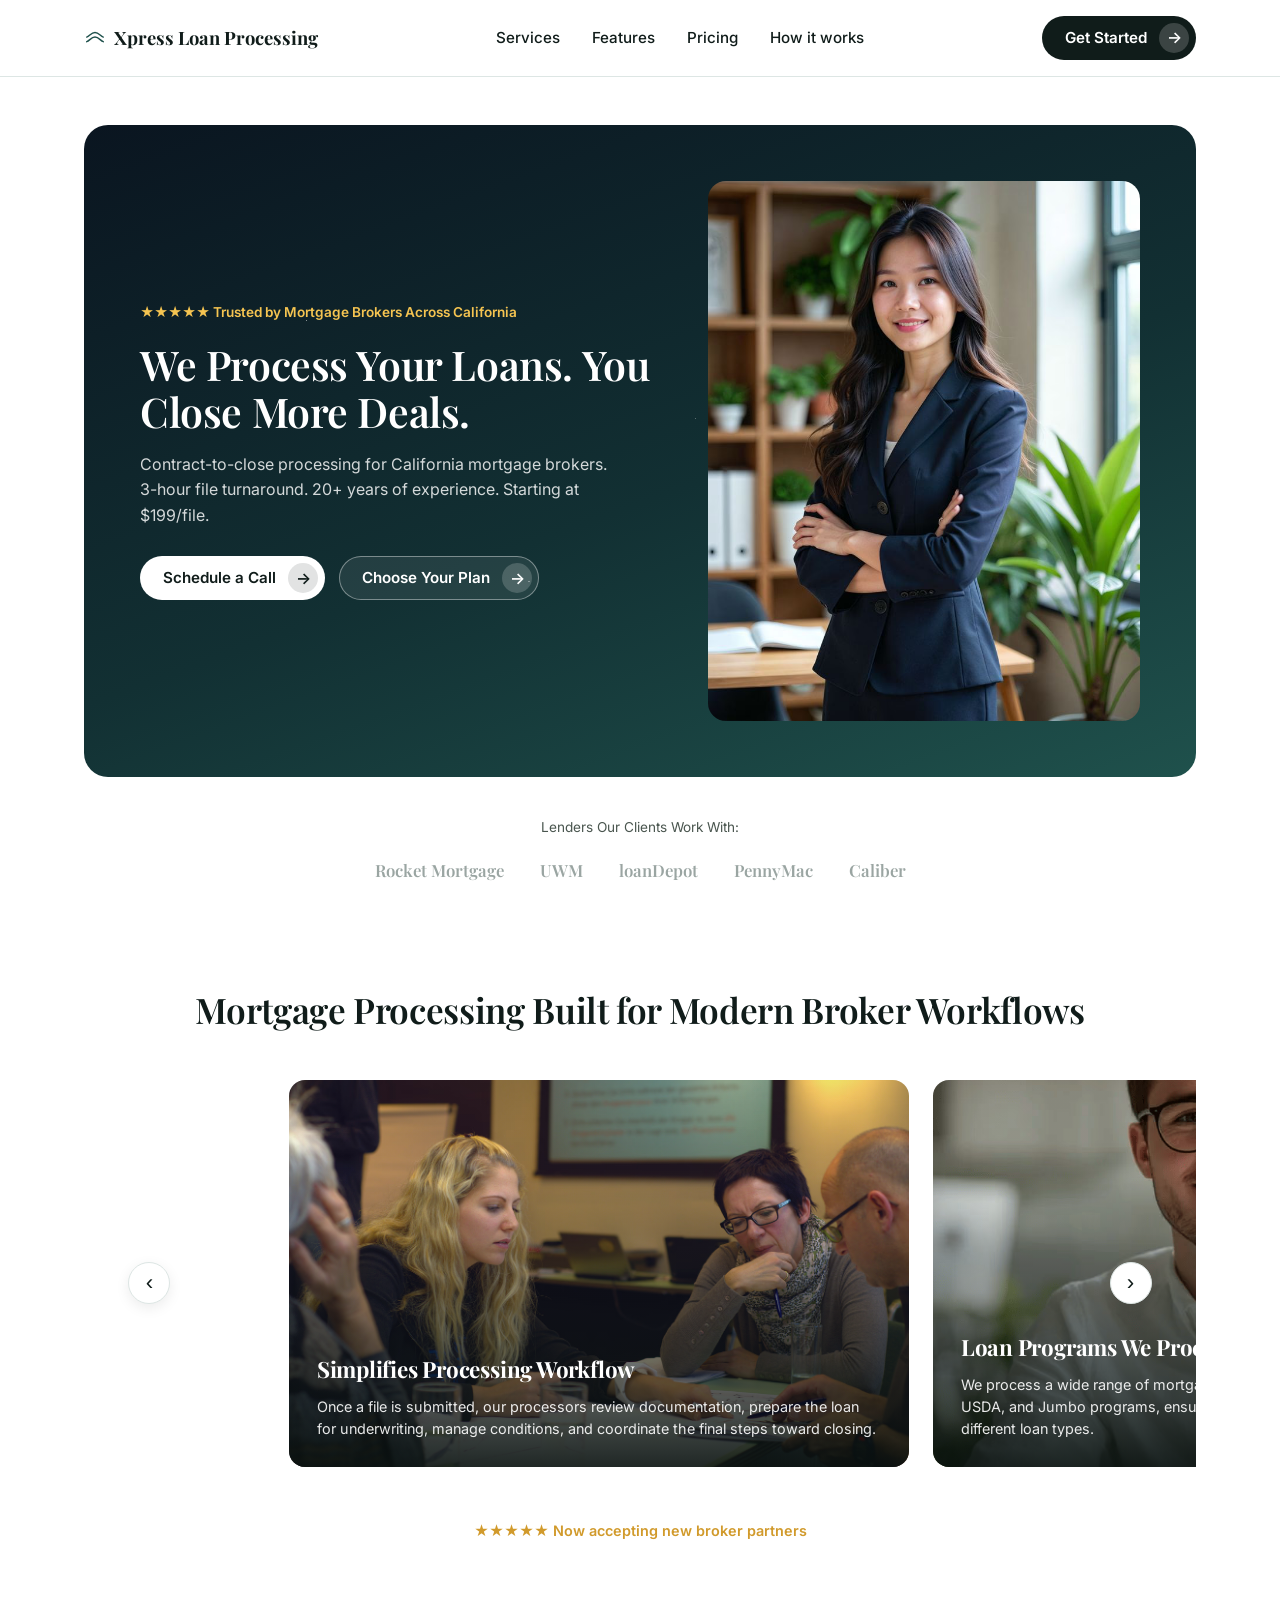
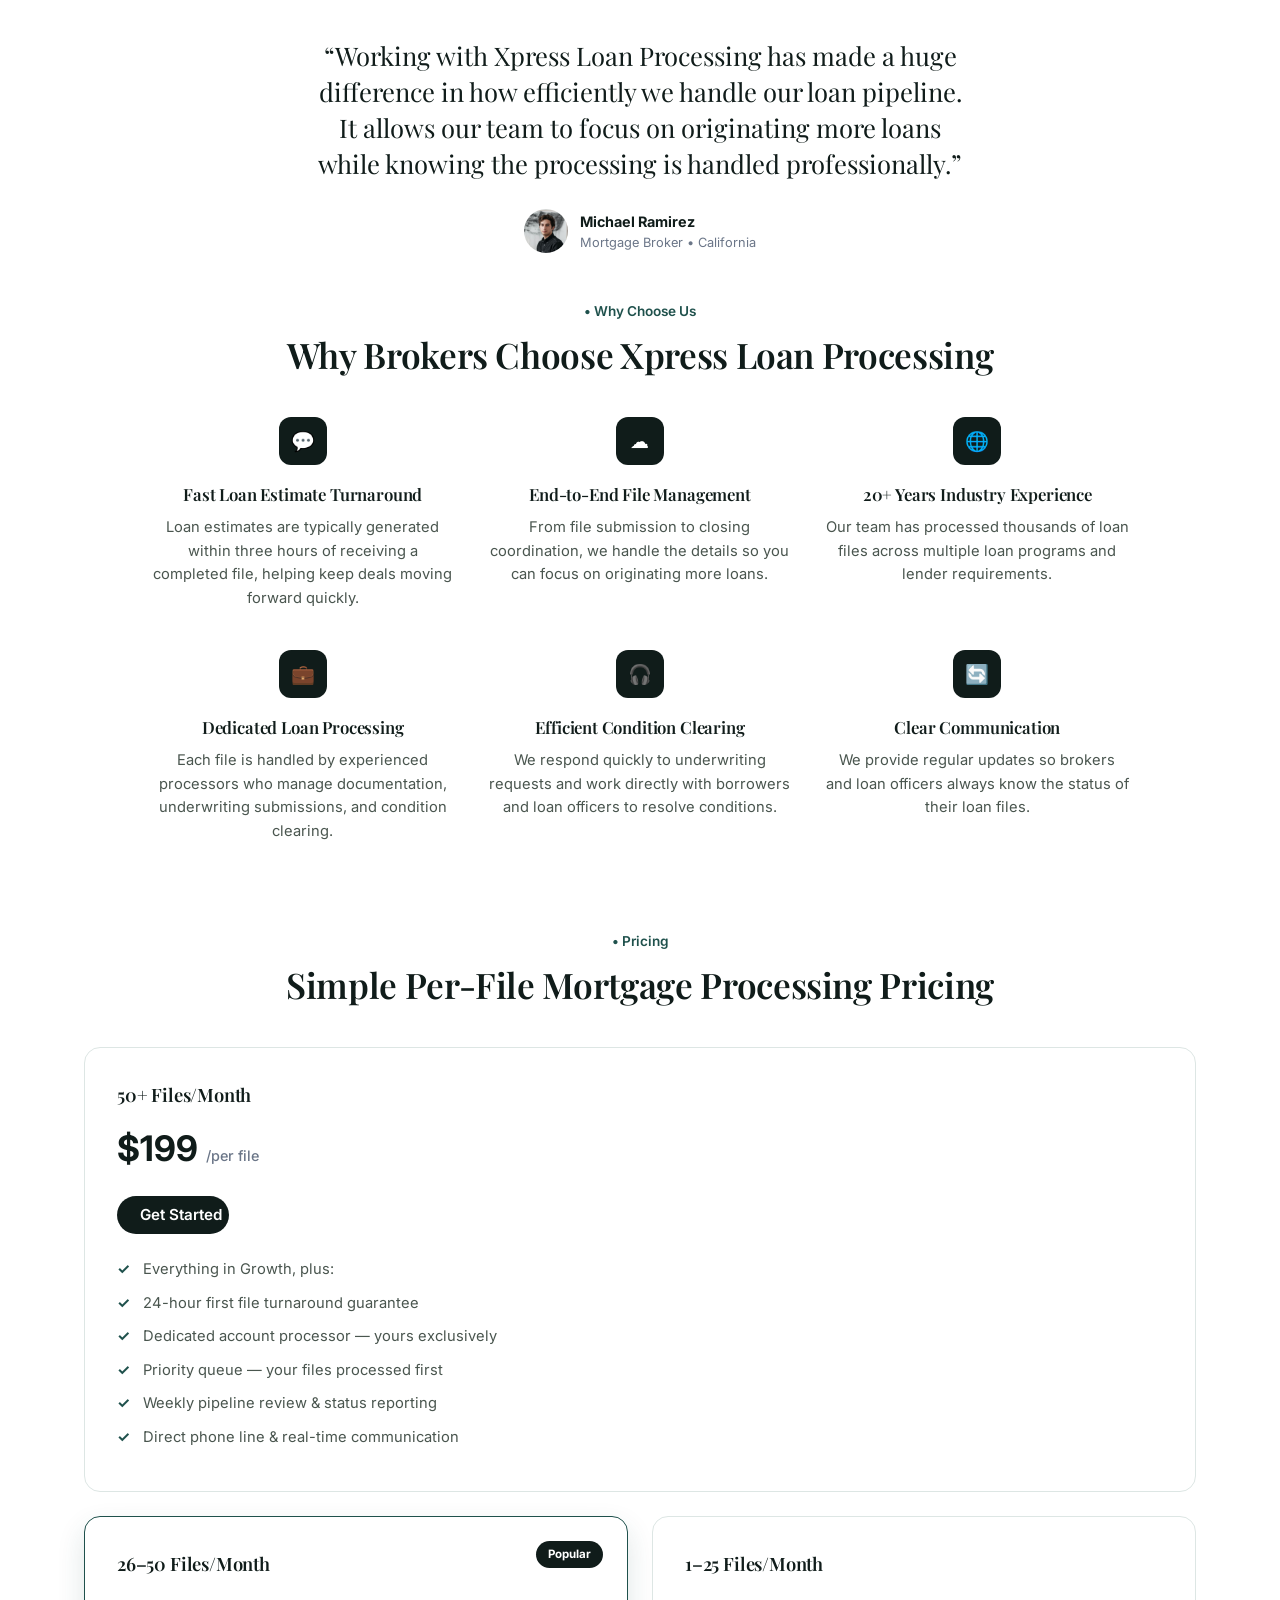
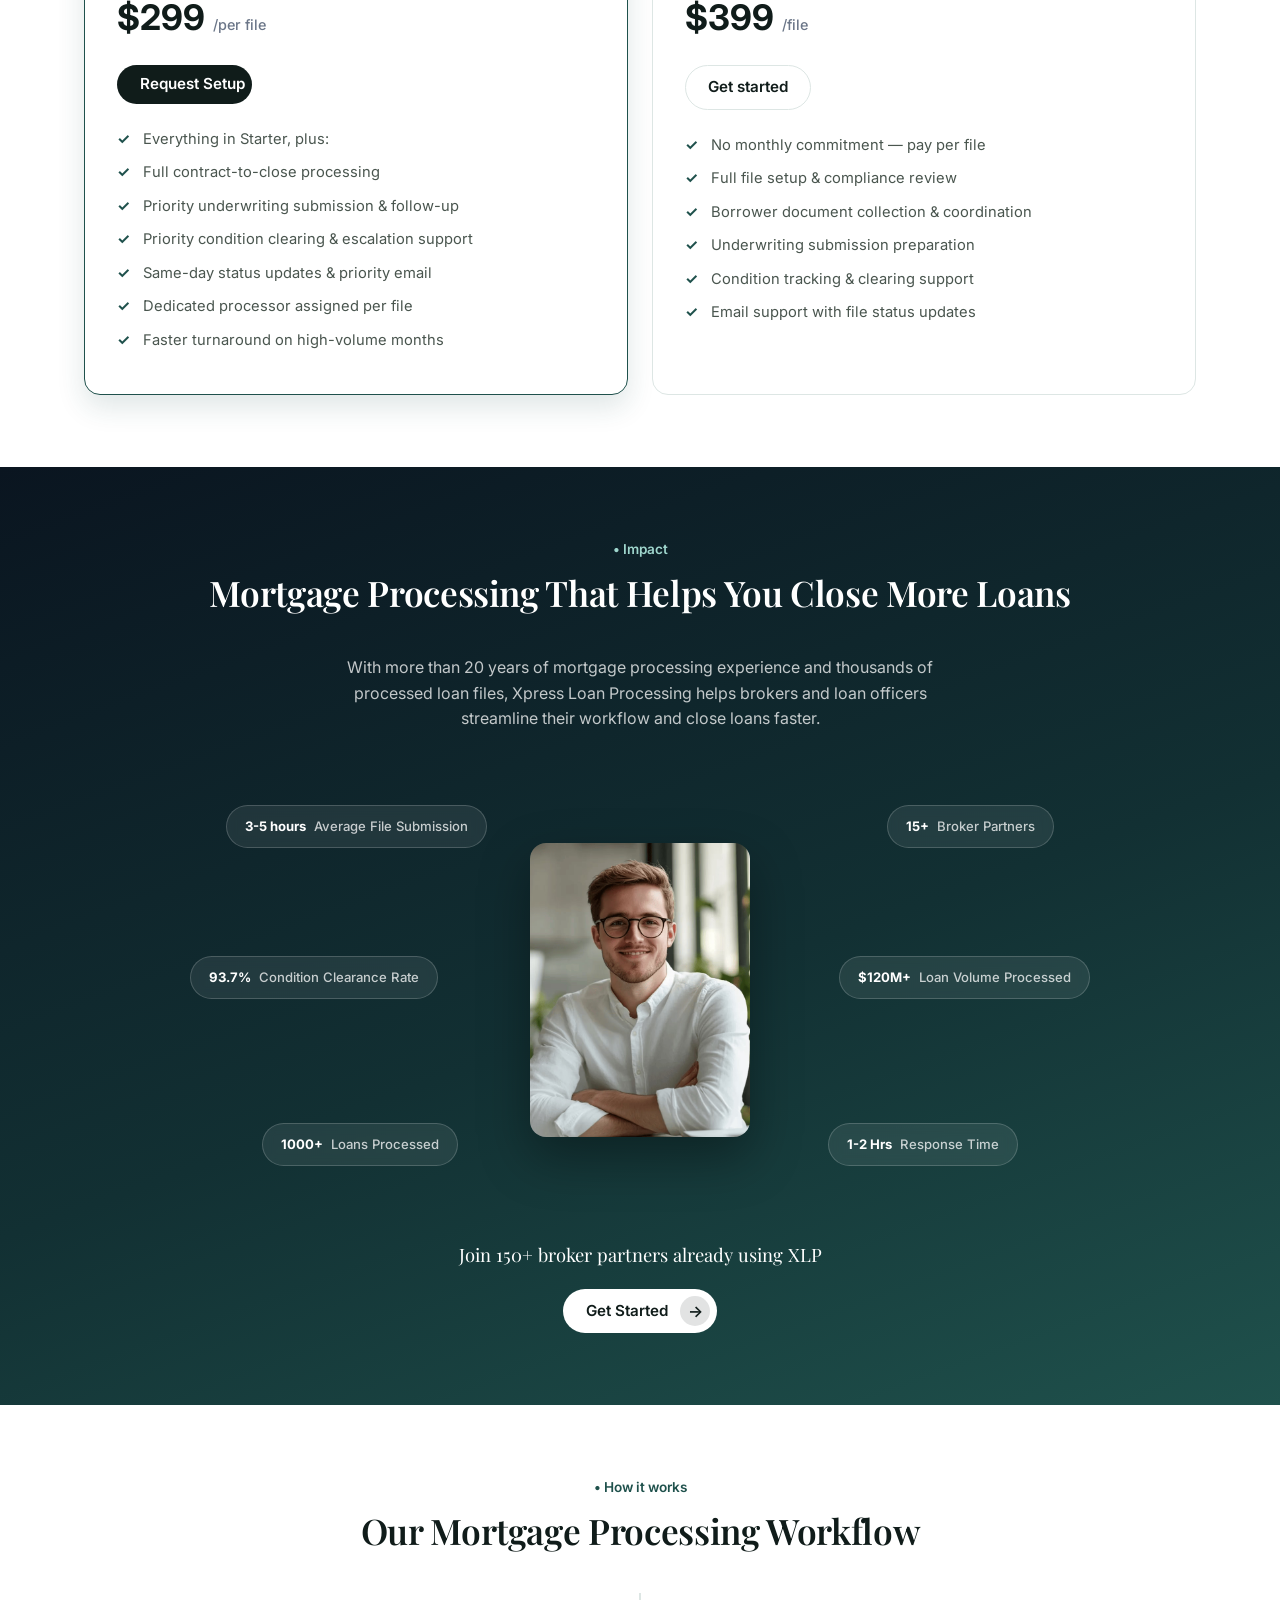
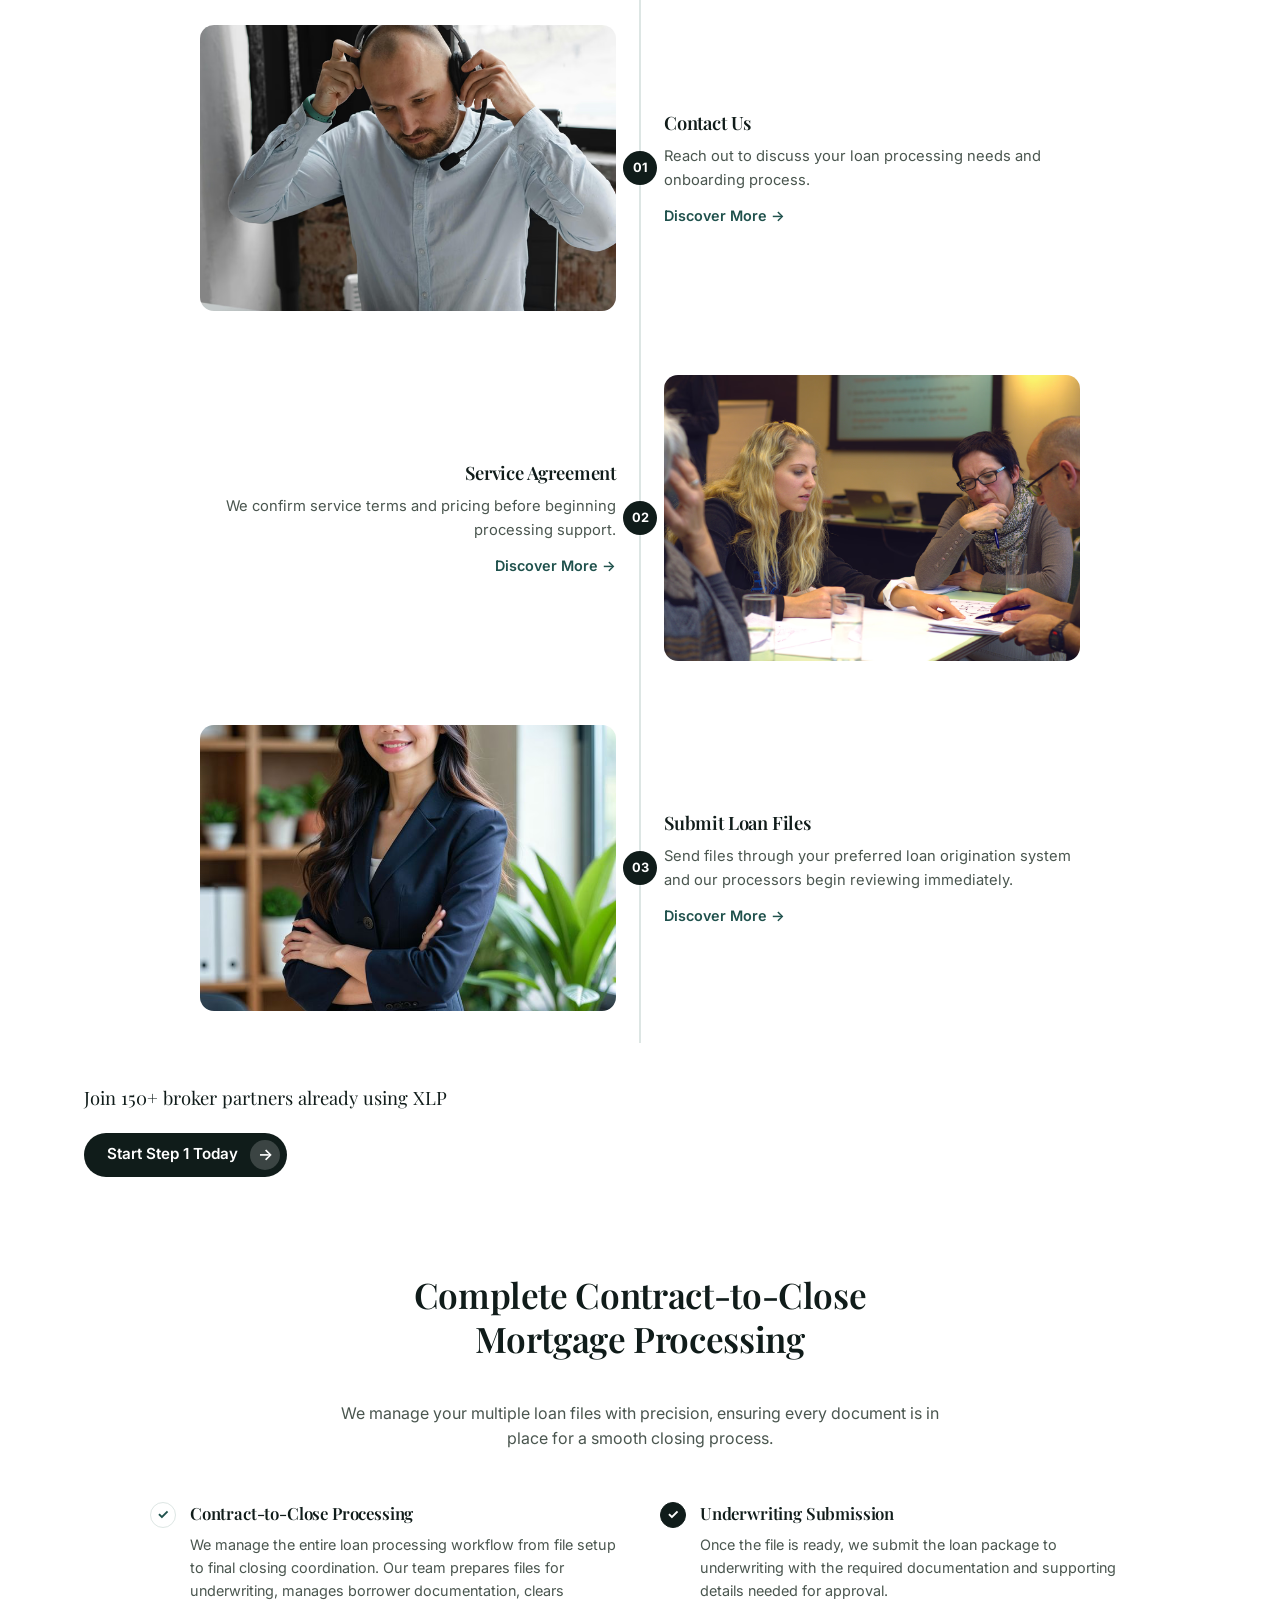
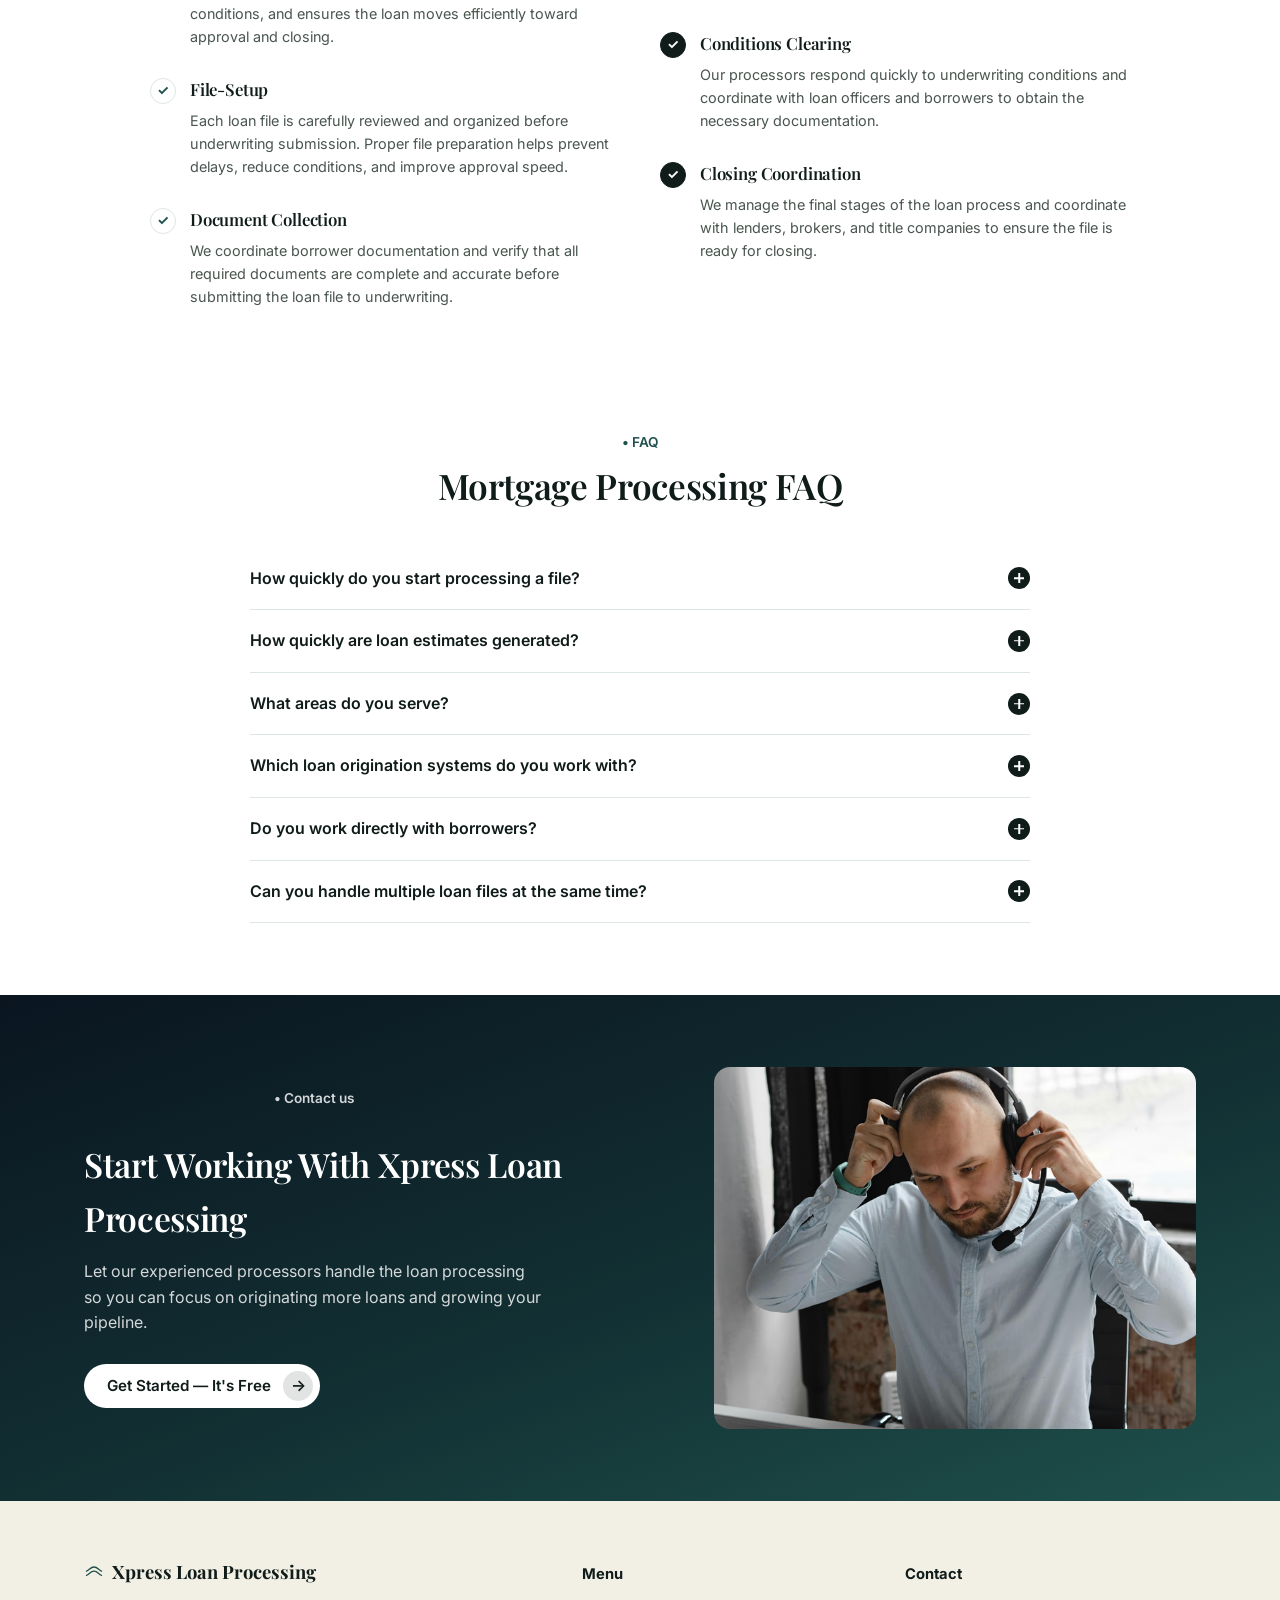
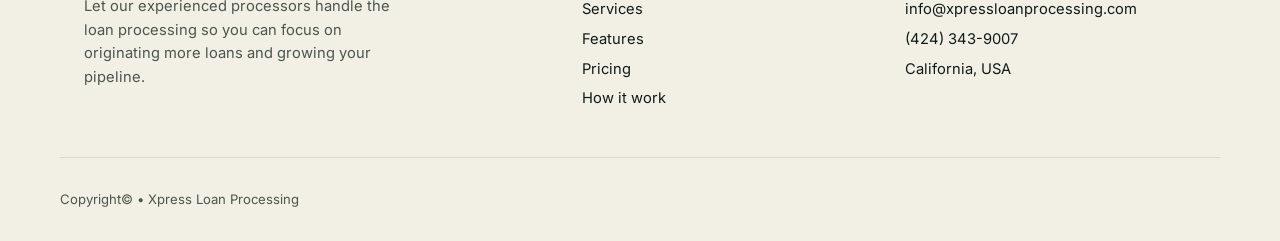
==== commit bc01b814: "Rename xlp-index.html to index.html" ====
--- a/index.html
+++ b/index.html
@@ -43,7 +43,7 @@
           </div>
         </div>
         <div class="hero__photo">
-          <img src="assets/team-headshot-02-navy-blazer-woman.png" alt="Mortgage processing team member" />
+          <img src="team-headshot-02-navy-blazer-woman.png" alt="Mortgage processing team member" />
         </div>
       </div>
 
@@ -69,7 +69,7 @@
         <div class="proc-carousel__viewport" id="procViewport">
 
           <div class="proc-slide">
-            <img class="proc-slide__img" src="assets/lifestyle-02-meeting-group.png" alt="" />
+            <img class="proc-slide__img" src="lifestyle-02-meeting-group.png" alt="" />
             <div class="proc-slide__scrim"></div>
             <div class="proc-slide__copy">
               <h3>Simplifies Processing Workflow</h3>
@@ -78,7 +78,7 @@
           </div>
 
           <div class="proc-slide">
-            <img class="proc-slide__img" src="assets/team-headshot-03-glasses-white-shirt-man.png" alt="" />
+            <img class="proc-slide__img" src="team-headshot-03-glasses-white-shirt-man.png" alt="" />
             <div class="proc-slide__scrim"></div>
             <div class="proc-slide__copy">
               <h3>Loan Programs We Process</h3>
@@ -87,7 +87,7 @@
           </div>
 
           <div class="proc-slide">
-            <img class="proc-slide__img" src="assets/lifestyle-01-headset-laptop-man.png" alt="" />
+            <img class="proc-slide__img" src="lifestyle-01-headset-laptop-man.png" alt="" />
             <div class="proc-slide__scrim"></div>
             <div class="proc-slide__copy">
               <h3>Working With Top Wholesale Lenders</h3>
@@ -96,7 +96,7 @@
           </div>
 
           <div class="proc-slide">
-            <img class="proc-slide__img" src="assets/team-headshot-02-navy-blazer-woman.png" alt="" />
+            <img class="proc-slide__img" src="team-headshot-02-navy-blazer-woman.png" alt="" />
             <div class="proc-slide__scrim"></div>
             <div class="proc-slide__copy">
               <h3>Compatible With Leading LOS Systems</h3>
@@ -121,7 +121,7 @@
     <div class="wrap testimonial-card">
       <p class="testimonial-card__quote">&ldquo;Working with Xpress Loan Processing has made a huge difference in how efficiently we handle our loan pipeline. It allows our team to focus on originating more loans while knowing the processing is handled professionally.&rdquo;</p>
       <div class="testimonial-card__person">
-        <img class="testimonial-card__thumb" src="assets/testimonial-thumb-michael-ramirez.png" alt="Michael Ramirez" />
+        <img class="testimonial-card__thumb" src="testimonial-thumb-michael-ramirez.png" alt="Michael Ramirez" />
         <div>
           <p class="testimonial-card__name">Michael Ramirez</p>
           <p class="testimonial-card__role">Mortgage Broker &bull; California</p>
@@ -233,7 +233,7 @@
 
       <div class="impact__orbit">
         <div class="impact__photo">
-          <img src="assets/team-headshot-03-glasses-white-shirt-man.png" alt="Xpress Loan Processing team member" />
+          <img src="team-headshot-03-glasses-white-shirt-man.png" alt="Xpress Loan Processing team member" />
         </div>
         <span class="impact__pill impact__pill--1">3-5 hours <em>Average File Submission</em></span>
         <span class="impact__pill impact__pill--2">93.7% <em>Condition Clearance Rate</em></span>
@@ -256,7 +256,7 @@
 
       <div class="timeline">
         <div class="timeline__item">
-          <div class="timeline__photo"><img src="assets/lifestyle-01-headset-laptop-man.png" alt="" /></div>
+          <div class="timeline__photo"><img src="lifestyle-01-headset-laptop-man.png" alt="" /></div>
           <span class="timeline__num">01</span>
           <div class="timeline__text">
             <h3>Contact Us</h3>
@@ -265,7 +265,7 @@
           </div>
         </div>
         <div class="timeline__item timeline__item--reverse">
-          <div class="timeline__photo"><img src="assets/lifestyle-02-meeting-group.png" alt="" /></div>
+          <div class="timeline__photo"><img src="lifestyle-02-meeting-group.png" alt="" /></div>
           <span class="timeline__num">02</span>
           <div class="timeline__text">
             <h3>Service Agreement</h3>
@@ -274,7 +274,7 @@
           </div>
         </div>
         <div class="timeline__item">
-          <div class="timeline__photo"><img src="assets/team-headshot-02-navy-blazer-woman.png" alt="" /></div>
+          <div class="timeline__photo"><img src="team-headshot-02-navy-blazer-woman.png" alt="" /></div>
           <span class="timeline__num">03</span>
           <div class="timeline__text">
             <h3>Submit Loan Files</h3>
@@ -389,7 +389,7 @@
         <a href="#contact" class="btn btn--light">Get Started &mdash; It's Free <span class="btn__arrow btn__arrow--dark">&#8594;</span></a>
       </div>
       <div class="final-cta__photo">
-        <img src="assets/lifestyle-01-headset-laptop-man.png" alt="" />
+        <img src="lifestyle-01-headset-laptop-man.png" alt="" />
       </div>
     </div>
   </section>
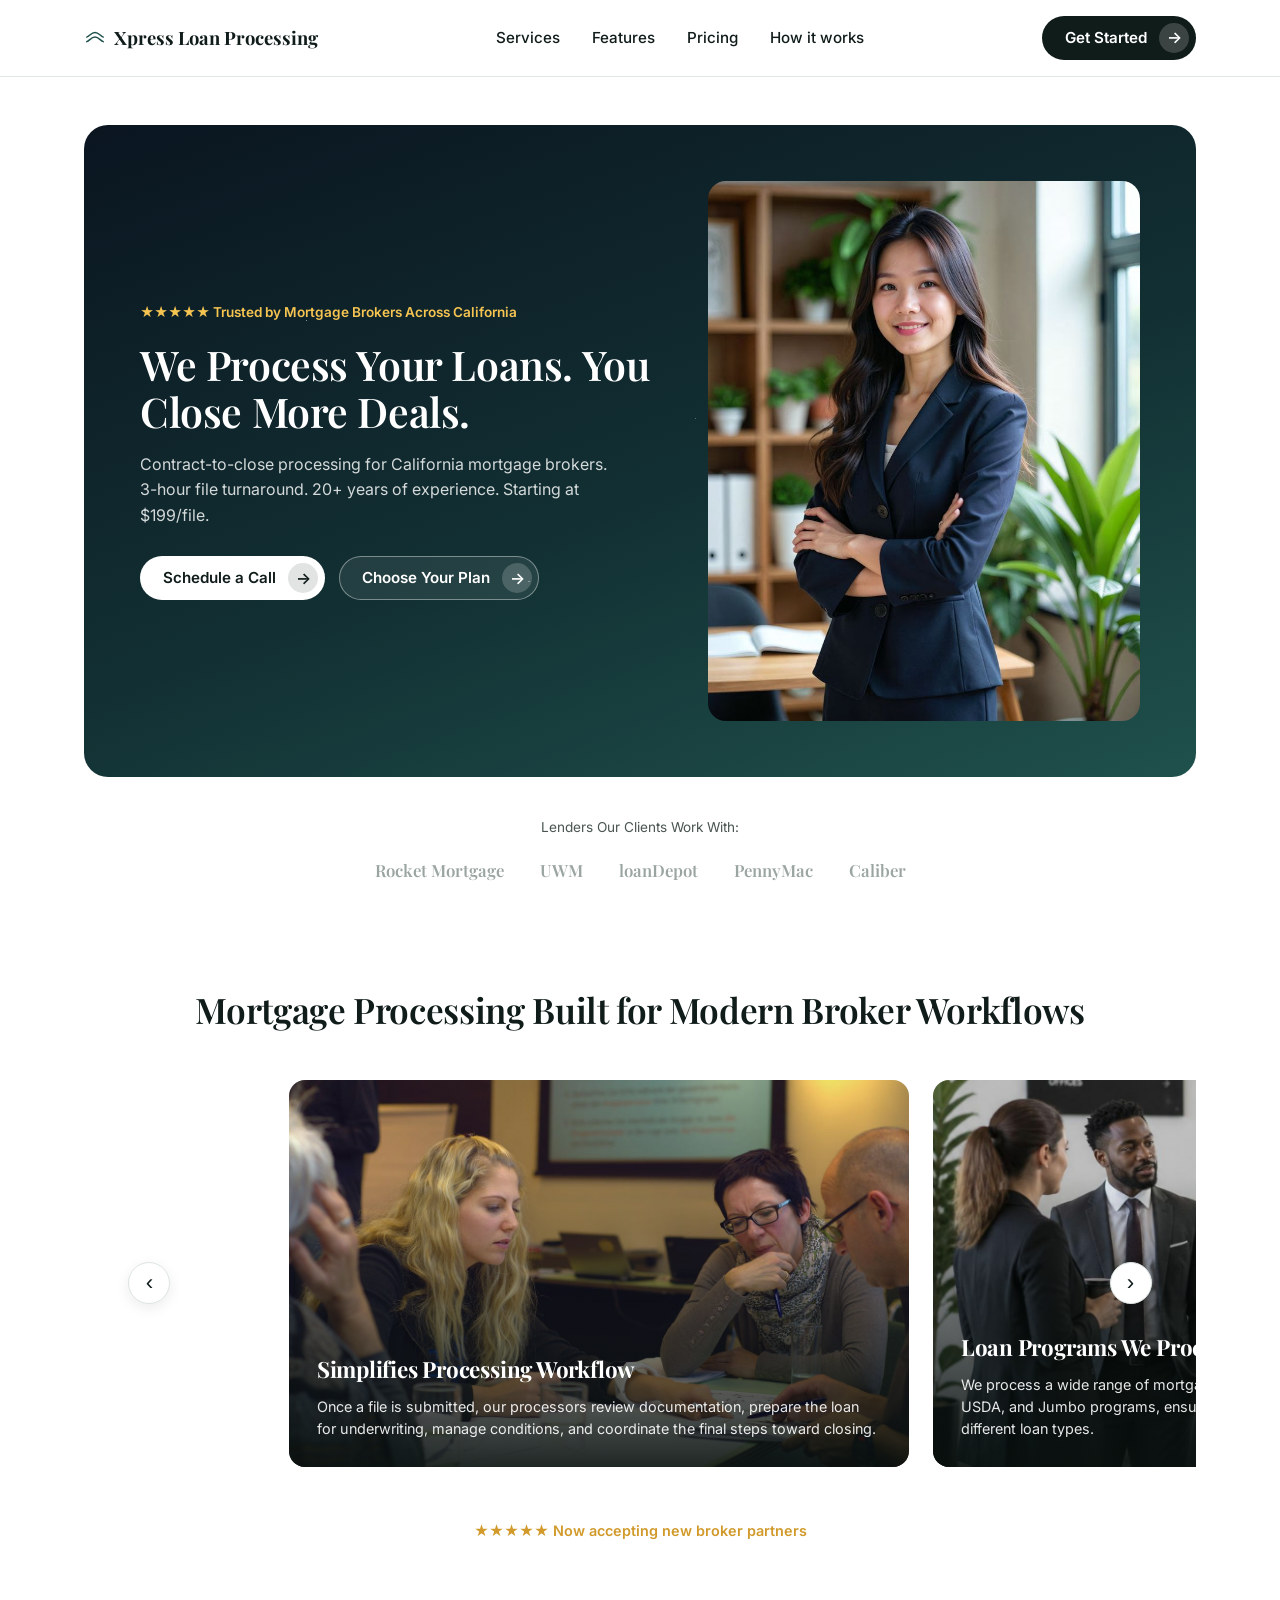
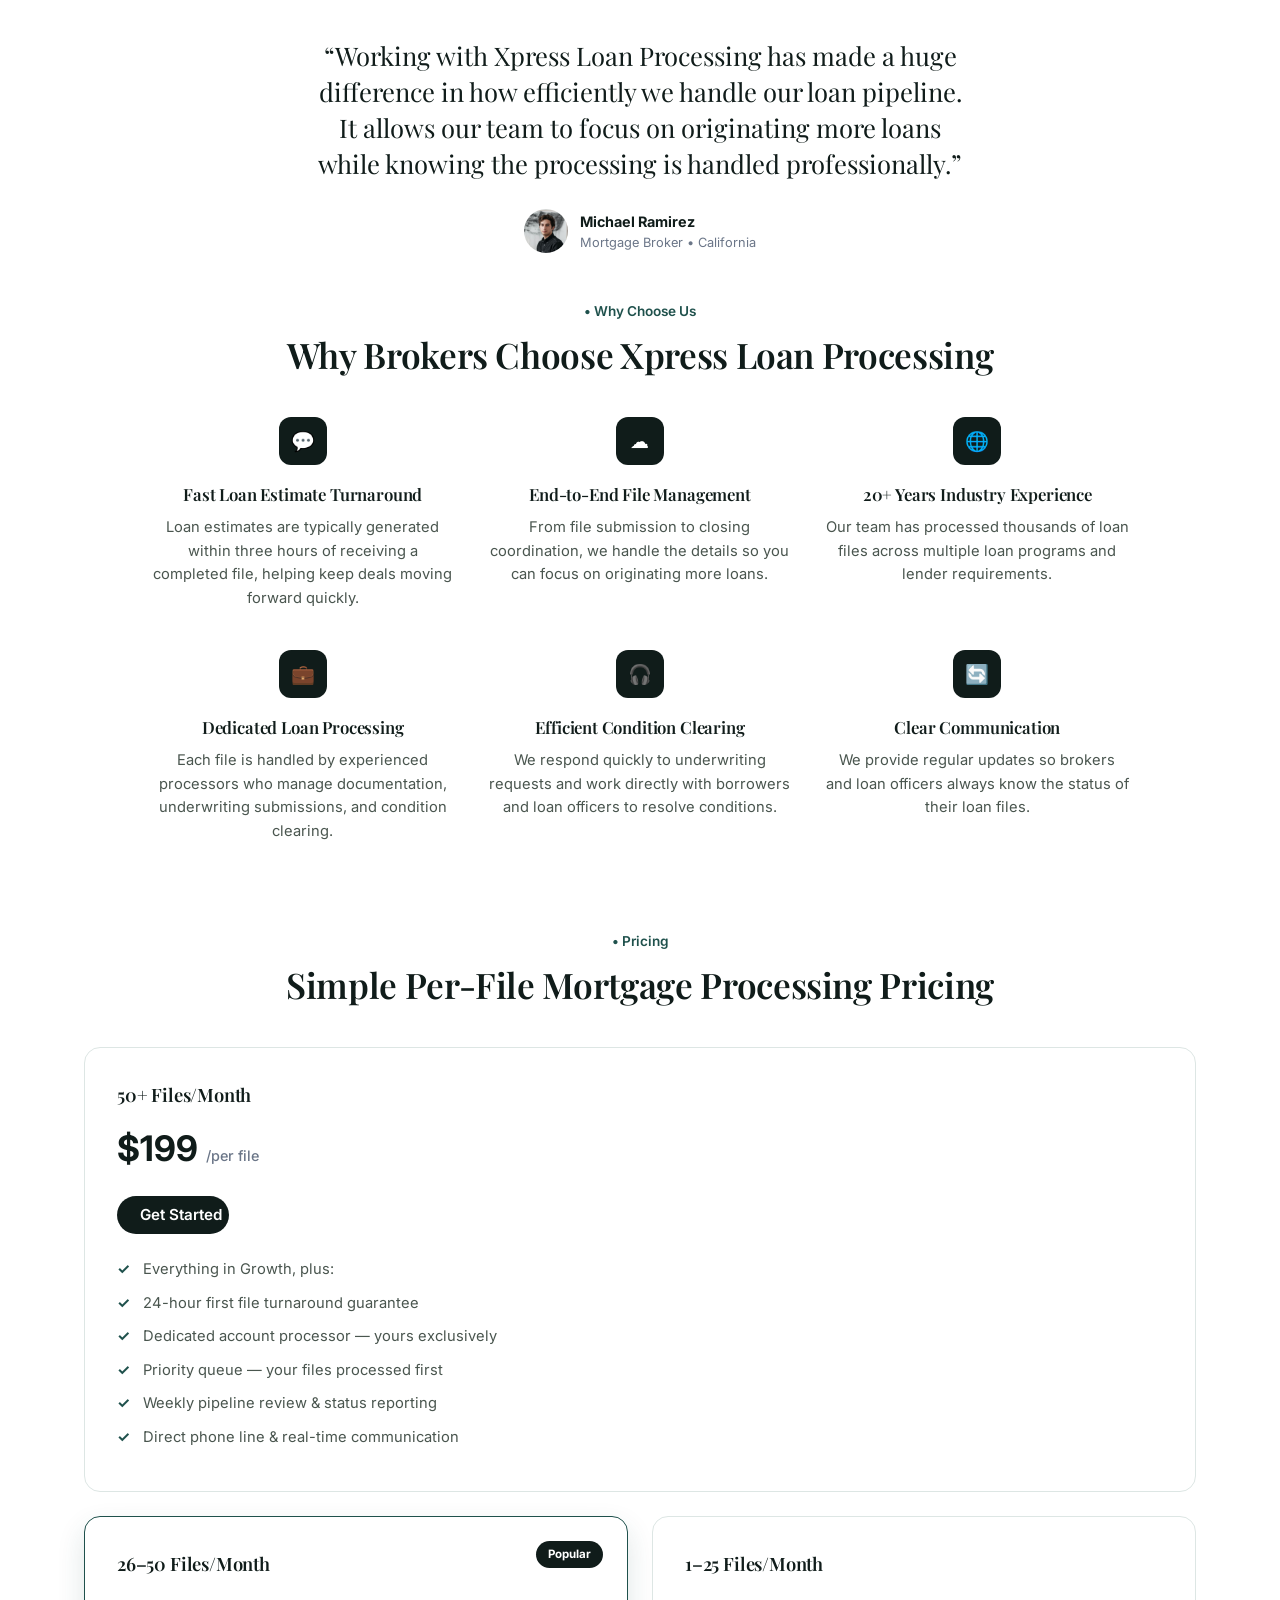
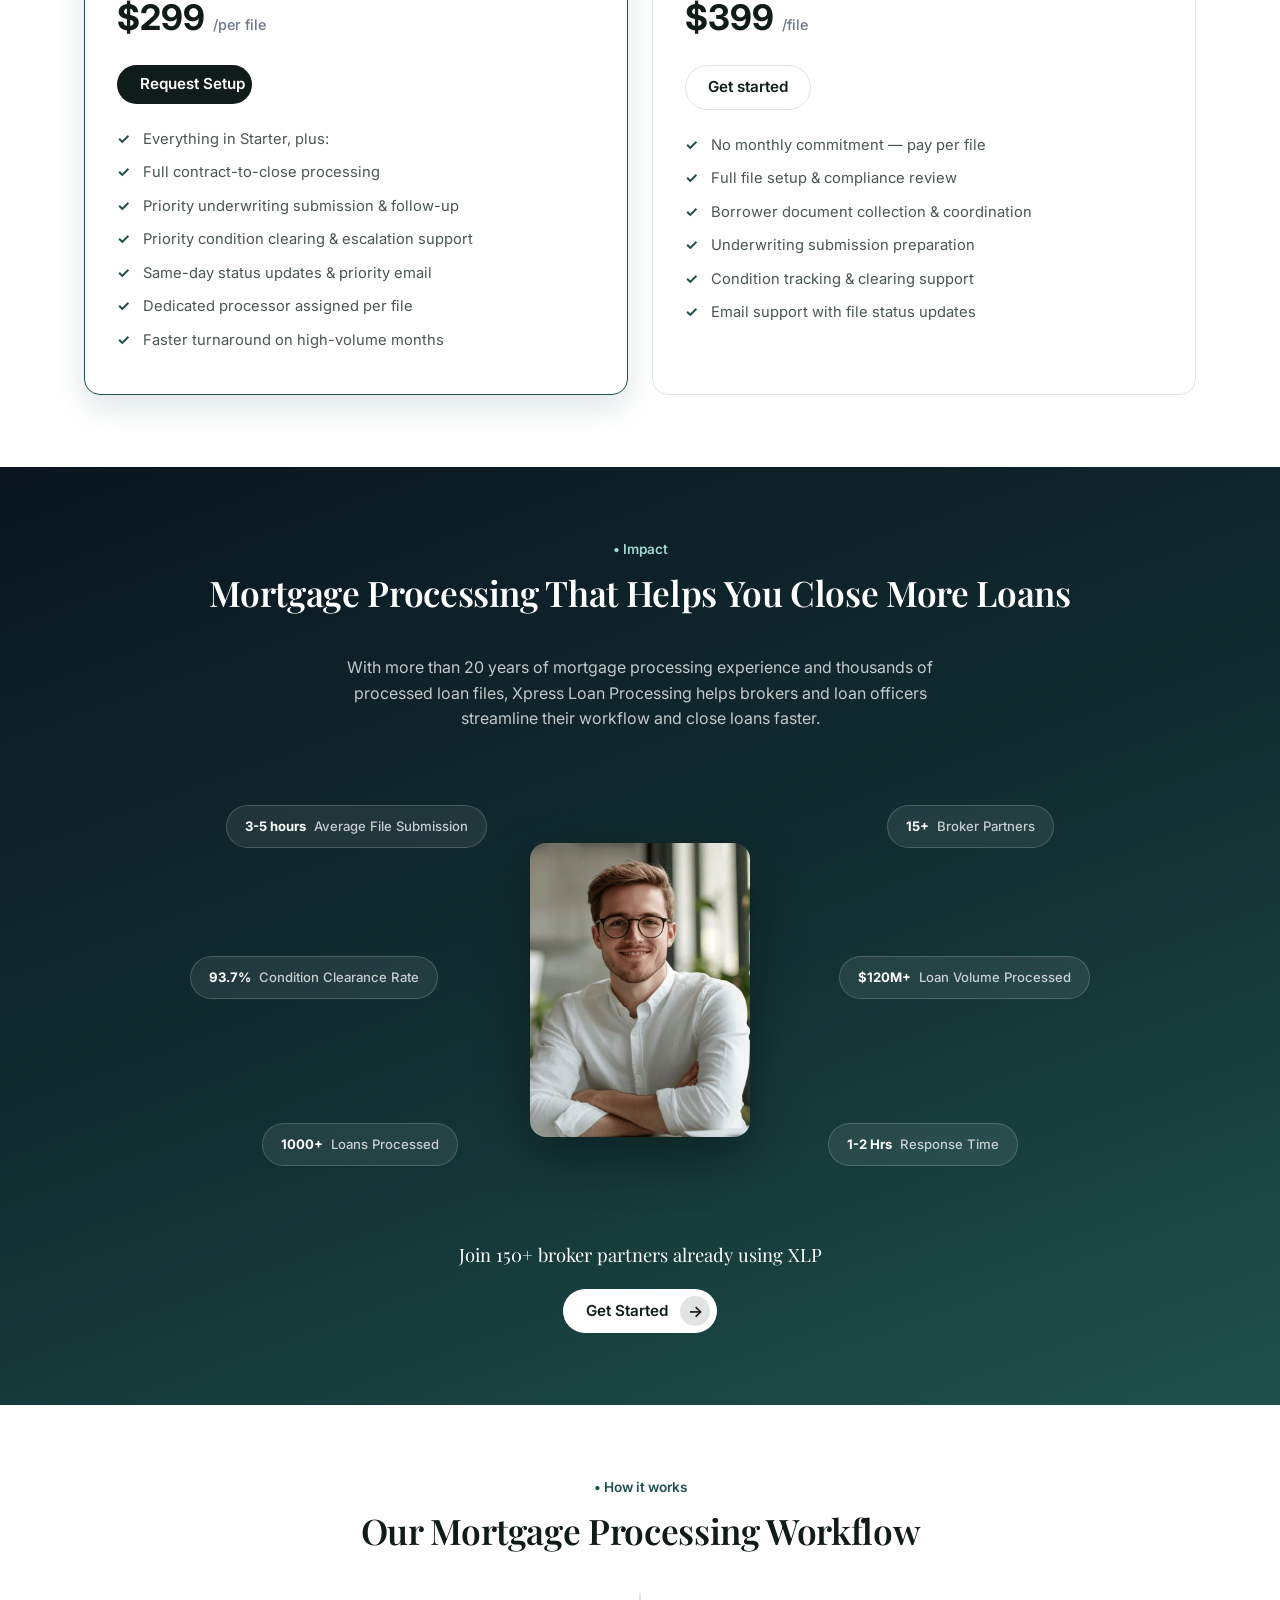
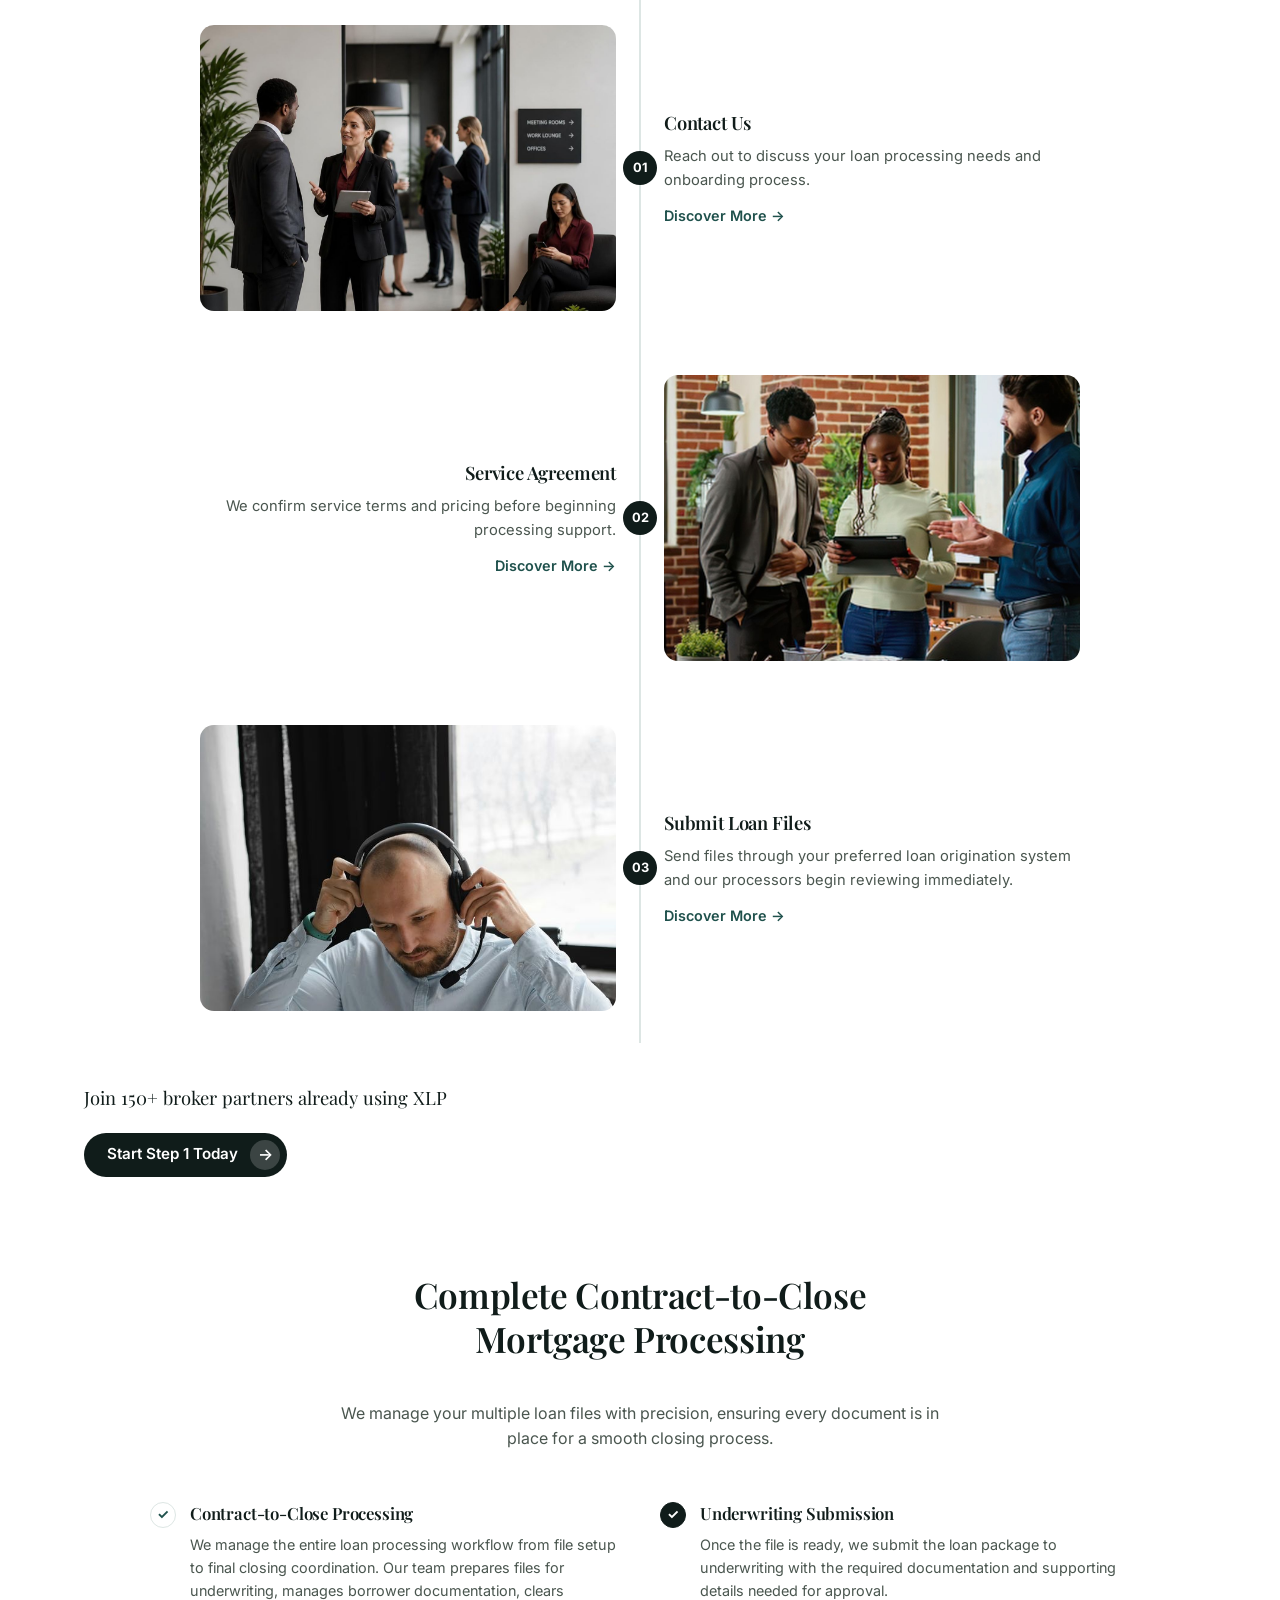
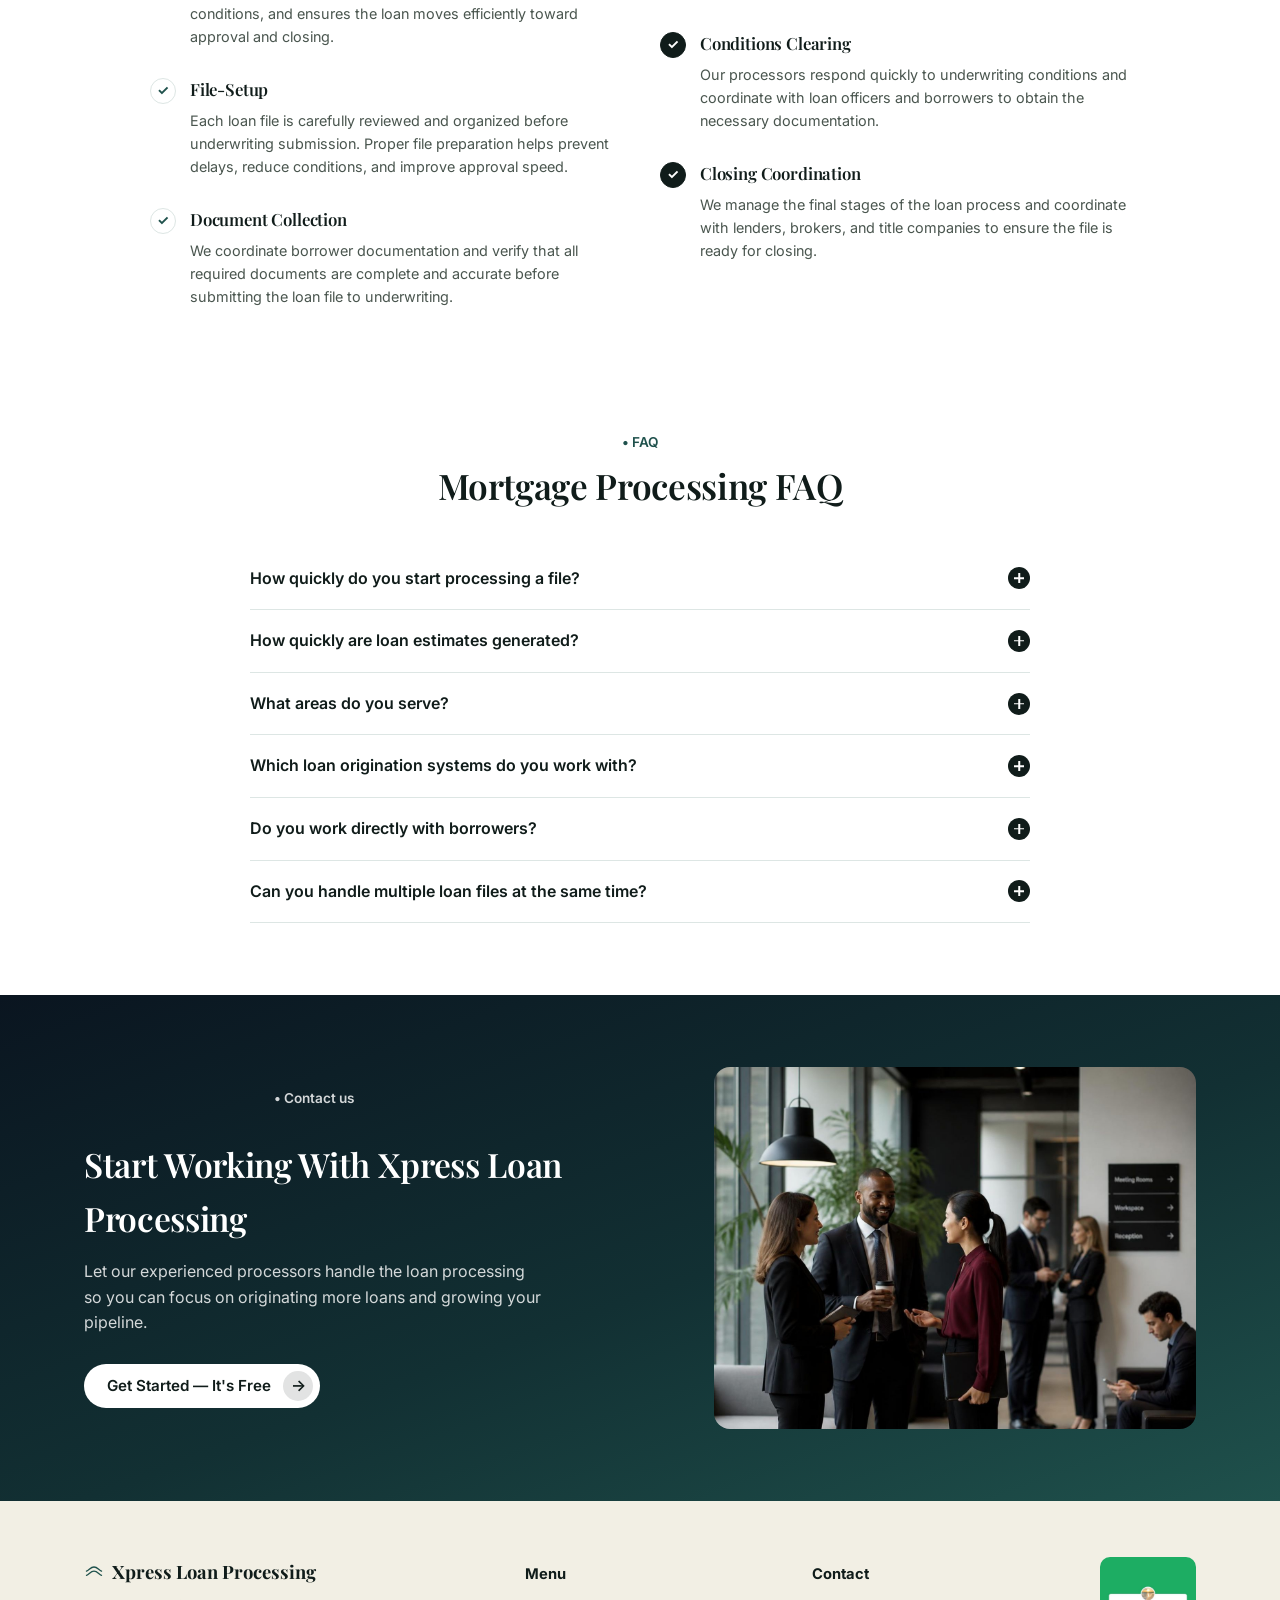
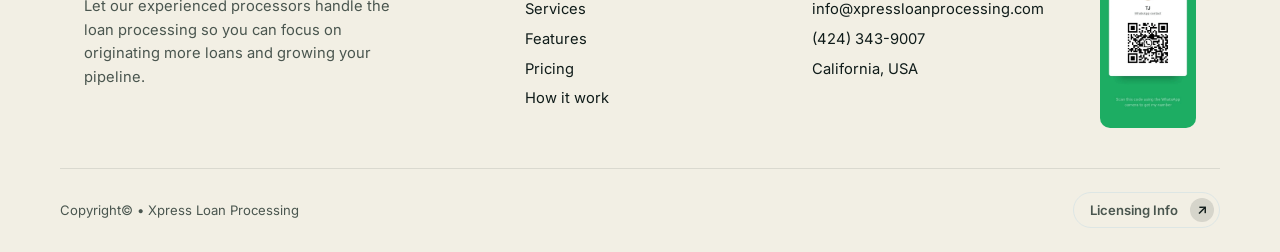
==== commit c67b9687: "Rename xlp-index.html to index.html" ====
--- a/index.html
+++ b/index.html
@@ -43,7 +43,7 @@
           </div>
         </div>
         <div class="hero__photo">
-          <img src="team-headshot-02-navy-blazer-woman.png" alt="Mortgage processing team member" />
+          <img src="team-headshot-02-navy-blazer-woman.jpg" alt="Mortgage processing team member" />
         </div>
       </div>
 
@@ -69,7 +69,7 @@
         <div class="proc-carousel__viewport" id="procViewport">
 
           <div class="proc-slide">
-            <img class="proc-slide__img" src="lifestyle-02-meeting-group.png" alt="" />
+            <img class="proc-slide__img" src="lifestyle-02-meeting-group.jpg" alt="" />
             <div class="proc-slide__scrim"></div>
             <div class="proc-slide__copy">
               <h3>Simplifies Processing Workflow</h3>
@@ -78,7 +78,7 @@
           </div>
 
           <div class="proc-slide">
-            <img class="proc-slide__img" src="team-headshot-03-glasses-white-shirt-man.png" alt="" />
+            <img class="proc-slide__img" src="office-lobby-02-group-conversation.jpg" alt="" />
             <div class="proc-slide__scrim"></div>
             <div class="proc-slide__copy">
               <h3>Loan Programs We Process</h3>
@@ -87,20 +87,11 @@
           </div>
 
           <div class="proc-slide">
-            <img class="proc-slide__img" src="lifestyle-01-headset-laptop-man.png" alt="" />
+            <img class="proc-slide__img" src="office-04-team-coffee-meeting.jpg" alt="" />
             <div class="proc-slide__scrim"></div>
             <div class="proc-slide__copy">
               <h3>Working With Top Wholesale Lenders</h3>
-              <p>We regularly process loans submitted to major wholesale lenders, including UWM, Rocket Mortgage, and other leading lending institutions.</p>
-            </div>
-          </div>
-
-          <div class="proc-slide">
-            <img class="proc-slide__img" src="team-headshot-02-navy-blazer-woman.png" alt="" />
-            <div class="proc-slide__scrim"></div>
-            <div class="proc-slide__copy">
-              <h3>Compatible With Leading LOS Systems</h3>
-              <p>Our team works inside the loan origination systems brokers already use, including Encompass, Calyx Point, LendingPad, and Blue Sage.</p>
+              <p>We regularly process loans submitted to major wholesale lenders, including UWM, Rocket Mortgage, and other leading lending institutions. Our team also works inside the loan origination systems brokers already use, including Encompass, Calyx Point, LendingPad, and Blue Sage.</p>
             </div>
           </div>
 
@@ -121,7 +112,7 @@
     <div class="wrap testimonial-card">
       <p class="testimonial-card__quote">&ldquo;Working with Xpress Loan Processing has made a huge difference in how efficiently we handle our loan pipeline. It allows our team to focus on originating more loans while knowing the processing is handled professionally.&rdquo;</p>
       <div class="testimonial-card__person">
-        <img class="testimonial-card__thumb" src="testimonial-thumb-michael-ramirez.png" alt="Michael Ramirez" />
+        <img class="testimonial-card__thumb" src="testimonial-thumb-michael-ramirez.png" alt="Michael Ramirez" loading="lazy" />
         <div>
           <p class="testimonial-card__name">Michael Ramirez</p>
           <p class="testimonial-card__role">Mortgage Broker &bull; California</p>
@@ -233,7 +224,7 @@
 
       <div class="impact__orbit">
         <div class="impact__photo">
-          <img src="team-headshot-03-glasses-white-shirt-man.png" alt="Xpress Loan Processing team member" />
+          <img src="team-headshot-03-glasses-white-shirt-man.jpg" alt="Xpress Loan Processing team member" />
         </div>
         <span class="impact__pill impact__pill--1">3-5 hours <em>Average File Submission</em></span>
         <span class="impact__pill impact__pill--2">93.7% <em>Condition Clearance Rate</em></span>
@@ -256,7 +247,7 @@
 
       <div class="timeline">
         <div class="timeline__item">
-          <div class="timeline__photo"><img src="lifestyle-01-headset-laptop-man.png" alt="" /></div>
+          <div class="timeline__photo"><img src="office-lobby-01-meeting-rooms-sign.jpg" alt="" /></div>
           <span class="timeline__num">01</span>
           <div class="timeline__text">
             <h3>Contact Us</h3>
@@ -265,7 +256,7 @@
           </div>
         </div>
         <div class="timeline__item timeline__item--reverse">
-          <div class="timeline__photo"><img src="lifestyle-02-meeting-group.png" alt="" /></div>
+          <div class="timeline__photo"><img src="office-03-stylized-illustrated.jpg" alt="" /></div>
           <span class="timeline__num">02</span>
           <div class="timeline__text">
             <h3>Service Agreement</h3>
@@ -274,7 +265,7 @@
           </div>
         </div>
         <div class="timeline__item">
-          <div class="timeline__photo"><img src="team-headshot-02-navy-blazer-woman.png" alt="" /></div>
+          <div class="timeline__photo"><img src="lifestyle-01-headset-laptop-man.jpg" alt="" /></div>
           <span class="timeline__num">03</span>
           <div class="timeline__text">
             <h3>Submit Loan Files</h3>
@@ -389,7 +380,7 @@
         <a href="#contact" class="btn btn--light">Get Started &mdash; It's Free <span class="btn__arrow btn__arrow--dark">&#8594;</span></a>
       </div>
       <div class="final-cta__photo">
-        <img src="lifestyle-01-headset-laptop-man.png" alt="" />
+        <img src="office-lobby-05-near-dup-of-01.jpg" alt="" />
       </div>
     </div>
   </section>
@@ -417,9 +408,13 @@
         <p><a href="tel:14243439007">(424) 343-9007</a></p>
         <p>California, USA</p>
       </div>
+      <div class="site-footer__qr">
+        <img src="whatsapp-qr-mike.png" alt="Scan to WhatsApp Mike" />
+      </div>
     </div>
     <div class="wrap site-footer__bottom">
       <p>Copyright&copy; <span id="year"></span> &bull; Xpress Loan Processing</p>
+      <a href="https://www.xpressloanprocessing.site" target="_blank" rel="noopener" class="btn btn--outline site-footer__license">Licensing Info <span class="btn__arrow btn__arrow--dark">&#8599;</span></a>
     </div>
   </footer>
 
--- a/styles.css
+++ b/styles.css
@@ -884,9 +884,25 @@
 
 .site-footer__inner {
   display: grid;
-  grid-template-columns: 1.6fr 1fr 1fr;
+  grid-template-columns: 1.6fr 1fr 1fr auto;
   gap: 32px;
   padding-bottom: 40px;
+  align-items: start;
+}
+
+.site-footer__qr {
+  justify-self: end;
+}
+
+.site-footer__qr img {
+  width: 96px;
+  height: auto;
+  border-radius: 10px;
+  display: block;
+}
+
+@media (max-width: 780px) {
+  .site-footer__qr { justify-self: start; }
 }
 
 .site-footer__brand p {
@@ -911,10 +927,34 @@
   padding: 18px 0;
   font-size: 0.82rem;
   color: var(--color-text-soft);
+  display: flex;
+  align-items: center;
+  justify-content: space-between;
+  gap: 16px;
+  flex-wrap: wrap;
+}
+
+.site-footer__license {
+  font-size: 0.82rem;
+  padding: 5px 5px 5px 16px;
+}
+
+.site-footer__license .btn__arrow {
+  width: 24px;
+  height: 24px;
+  font-size: 0.85rem;
 }
 
 @media (max-width: 780px) {
   .site-footer__inner { grid-template-columns: 1fr; }
+}
+
+/* keep faces in frame — don't let cover-crop cut off heads */
+.timeline__photo img,
+.impact__photo img,
+.hero__photo img,
+.final-cta__photo img {
+  object-position: center 15%;
 }
 
 @media (max-width: 780px) {
